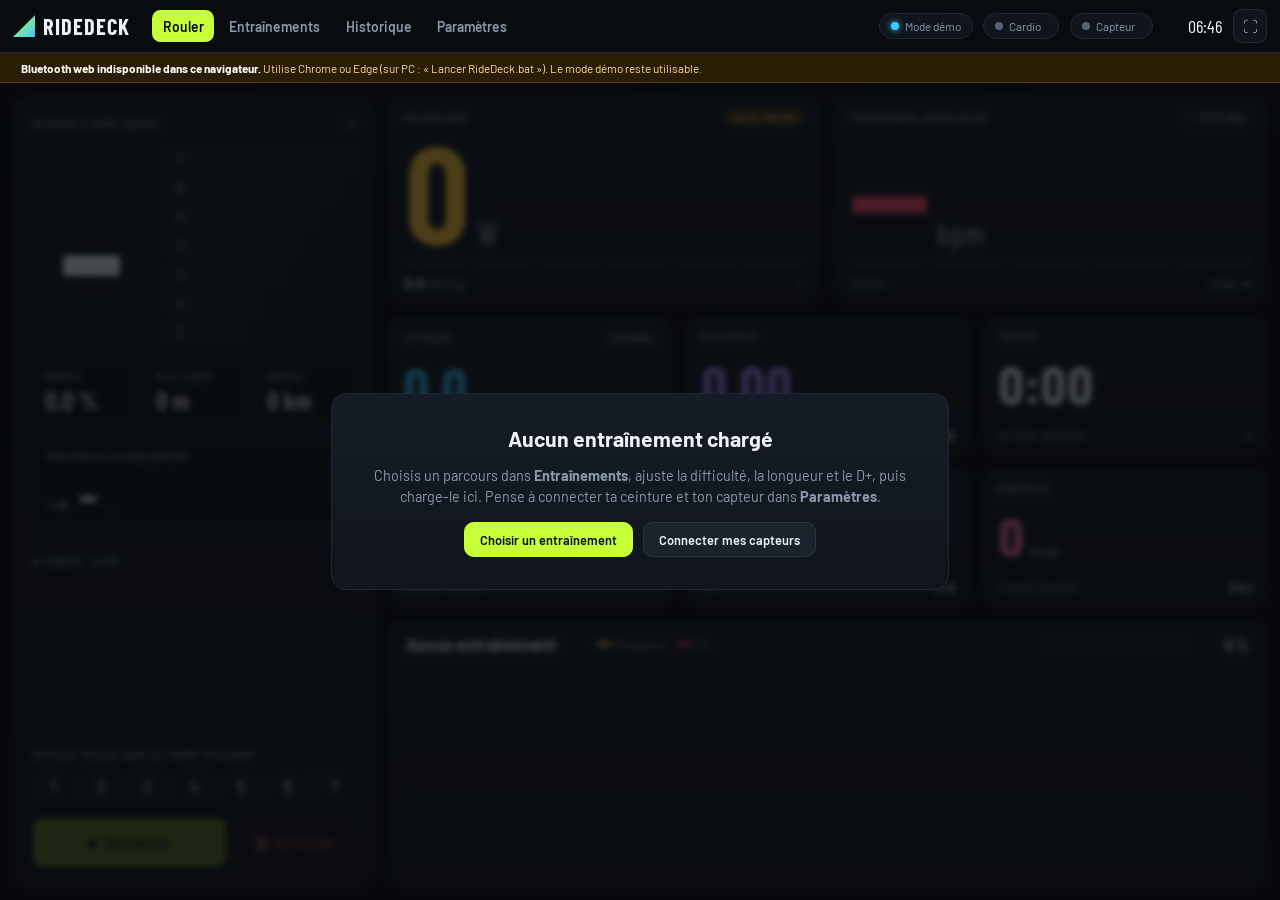
==== index.html @ 6928b146 "Add files via upload" ====
<!doctype html>
<html lang="fr">
<head>
<meta charset="utf-8">
<meta name="viewport" content="width=device-width, initial-scale=1">
<title>RideDeck</title>
<link rel="preconnect" href="https://fonts.googleapis.com">
<link rel="preconnect" href="https://fonts.gstatic.com" crossorigin>
<link href="https://fonts.googleapis.com/css2?family=Barlow:wght@400;500;600;700&family=Barlow+Condensed:wght@500;600;700&display=swap" rel="stylesheet">
<style>
:root{
  --bg:#07090c; --panel:#10151c; --panel2:#151c25; --line:#1f2834; --line2:#2b3644;
  --text:#eef2f7; --muted:#8a99ab; --dim:#556374;
  --power:#ffc83d; --hr:#ff4d6d; --speed:#3cc8ff; --dist:#b08cff; --cad:#45e0c4; --climb:#ff8a3d; --kcal:#ff7aa8;
  --accent:#c6ff3a; --ok:#3ddc84; --warn:#ffb020; --err:#ff4d4d;
  --num:'Barlow Condensed','Bahnschrift','Arial Narrow',system-ui,sans-serif;
  --ui:'Barlow','Segoe UI',system-ui,sans-serif;
}
*{box-sizing:border-box}
html{font-size:clamp(9px, calc(100vh / 90), 24px)}
body{margin:0;height:100vh;overflow:hidden;background:radial-gradient(140rem 70rem at 65% -25%, #131c27 0%, var(--bg) 62%);color:var(--text);font-family:var(--ui);font-size:1rem;display:flex;flex-direction:column;-webkit-font-smoothing:antialiased}
button,input,select,textarea{font-family:inherit;font-size:inherit;color:inherit}
button{cursor:pointer}
h1,h2,h3{margin:0;font-weight:700}
h1{font-size:2.6rem;letter-spacing:.01em}
h2{font-size:2rem}
h3{font-size:1.45rem}
p{margin:0}
.muted{color:var(--muted)}
.label{font-size:1rem;text-transform:uppercase;letter-spacing:.12em;color:var(--muted);font-weight:600}
@keyframes blink{50%{opacity:.35}}
@keyframes pulse{0%{box-shadow:0 0 0 0 var(--pc,#fff)}100%{box-shadow:0 0 0 1.2rem transparent}}

/* ---------- En-tête ---------- */
header{height:5rem;flex:0 0 5rem;display:flex;align-items:center;gap:1.5rem;padding:0 2rem;border-bottom:1px solid var(--line);background:rgba(9,12,16,.88)}
.brand{font-family:var(--num);font-weight:700;font-size:2.1rem;letter-spacing:.05em;display:flex;align-items:center;gap:.7rem}
.brand .mark{width:2.1rem;height:2.1rem;background:linear-gradient(135deg,var(--accent),var(--speed));clip-path:polygon(0 100%,100% 0,100% 100%)}
nav{display:flex;gap:.4rem;margin-left:2.5rem}
nav button{background:none;border:0;color:var(--muted);font-size:1.3rem;font-weight:600;padding:.7rem 1.4rem;border-radius:.8rem}
nav button:hover{color:var(--text);background:var(--panel)}
nav button.active{color:#0a0d10;background:var(--accent)}
.hstatus{margin-left:auto;display:flex;align-items:center;gap:1rem;color:var(--muted);font-size:1.1rem}
.pill{display:flex;align-items:center;gap:.6rem;padding:.45rem 1rem;border:1px solid var(--line);border-radius:2rem;background:var(--panel);white-space:nowrap}
.pill b{color:var(--text);font-family:var(--num);font-size:1.25rem;font-weight:600}
.dot{width:.75rem;height:.75rem;border-radius:50%;background:var(--dim);flex:none}
.dot.on{background:var(--ok);box-shadow:0 0 .6rem var(--ok)}
.dot.wait{background:var(--warn);animation:blink 1s infinite}
.dot.lost{background:var(--err)}
.dot.demo{background:var(--speed);box-shadow:0 0 .6rem var(--speed)}
#clock{font-family:var(--num);font-size:1.7rem;color:var(--text);min-width:5.5rem;text-align:right}
.iconbtn{background:var(--panel);border:1px solid var(--line);width:3.2rem;height:3.2rem;border-radius:.8rem;font-size:1.4rem;display:grid;place-items:center}
.iconbtn:hover{border-color:var(--line2)}
.warnbar{background:#2a1d06;color:#ffd99a;border-bottom:1px solid #5a3d0a;padding:.7rem 2rem;font-size:1.1rem}
.warnbar b{color:#fff}

main{flex:1;min-height:0;position:relative}
.view{position:absolute;inset:0;display:none;padding:1.5rem 2rem 2rem}
.view.active{display:block}
.view.scroll{overflow:auto}
.panel{background:linear-gradient(180deg,var(--panel2),var(--panel));border:1px solid var(--line);border-radius:1.4rem;position:relative;min-width:0;min-height:0}
.cvwrap{position:relative;flex:1 1 auto;min-height:0;min-width:0}
.cvwrap>canvas{position:absolute;inset:0;width:100%;height:100%;display:block}
.chip{font-size:.95rem;font-weight:600;padding:.25rem .7rem;border-radius:2rem;background:#1c2530;color:var(--muted);letter-spacing:.04em;white-space:nowrap}
.chip.ok{background:rgba(61,220,132,.14);color:var(--ok)}
.chip.warn{background:rgba(255,176,32,.14);color:var(--warn)}
.legend{display:flex;align-items:center;gap:.5rem;color:var(--muted);font-size:1rem}
.legend i{display:inline-block;width:1.4rem;height:.35rem;border-radius:.2rem;margin-left:.6rem}

.btn{background:#1a222c;border:1px solid var(--line2);border-radius:.9rem;padding:.8rem 1.4rem;font-weight:600;font-size:1.2rem;transition:background .15s,border-color .15s}
.btn:hover{background:#222c38}
.btn.primary{background:var(--accent);border-color:var(--accent);color:#0a0d10}
.btn.primary:hover{filter:brightness(1.08)}
.btn.danger{background:#2a1418;border-color:#4d2229;color:#ff8f9d}
.btn.danger.confirm{background:var(--err);border-color:var(--err);color:#fff}
.btn:disabled{opacity:.4;cursor:not-allowed}
.btn.sm{padding:.45rem .9rem;font-size:1.05rem}
.btn.link{background:none;border:0;color:var(--speed);padding:.3rem 0;font-size:1.05rem}

/* ---------- Rouler ---------- */
.ride-grid{height:100%;display:grid;gap:1.5rem;grid-template-columns:38rem minmax(0,1fr) 46rem;grid-template-rows:minmax(0,1fr) 31rem;grid-template-areas:"level metrics live" "level profile profile"}
.level-panel{grid-area:level;display:flex;flex-direction:column;padding:1.8rem;gap:1.3rem;transition:border-color .3s}
.level-panel.flash{border-color:var(--lc,#fff)}
.lp-head{display:flex;justify-content:space-between;align-items:baseline;gap:1rem}
.lp-route{font-weight:600;color:var(--text);font-size:1.15rem;white-space:nowrap;overflow:hidden;text-overflow:ellipsis}
.level-main{display:flex;align-items:center;gap:1.6rem;height:23rem;flex:none}
.level-digit{font-family:var(--num);font-weight:700;font-size:19rem;line-height:.78;width:13rem;text-align:center;transition:color .3s;text-shadow:0 0 4rem rgba(0,0,0,.4)}
.stairs{flex:1;display:flex;flex-direction:column-reverse;gap:.5rem;justify-content:center;height:100%}
.st{height:2.65rem;border-radius:.55rem;background:#1a222c;display:flex;align-items:center;padding-left:.9rem;font-family:var(--num);font-weight:700;font-size:1.45rem;color:var(--dim);transition:background .3s,color .3s}
.st.on{color:#0a0d10}
.st.cur{outline:2px solid #fff;outline-offset:2px}
.facts{display:grid;grid-template-columns:repeat(3,1fr);gap:1rem;flex:none}
.facts>div{background:#0d1218;border:1px solid var(--line);border-radius:1rem;padding:.8rem 1rem;display:flex;flex-direction:column;gap:.2rem}
.facts b{font-family:var(--num);font-size:2.3rem;font-weight:600;font-variant-numeric:tabular-nums;white-space:nowrap}
.next{flex:none;background:#0d1218;border:1px solid var(--line);border-radius:1.1rem;padding:1rem 1.2rem;display:flex;flex-direction:column;gap:.5rem;transition:border-color .3s}
.next.imminent{border-color:var(--nc,#fff);animation:pulse 1.2s infinite;--pc:var(--nc)}
.next-top{display:flex;justify-content:space-between;align-items:center}
.next-eta{font-family:var(--num);font-size:1.5rem;font-weight:600;color:var(--text)}
.next-main{display:flex;align-items:baseline;gap:1rem}
.next-arrow{font-size:2.4rem;color:var(--muted)}
.next-main b{font-family:var(--num);font-size:4.6rem;line-height:1;font-weight:700}
.next-main span:last-child{font-size:1.3rem;color:var(--muted)}
.next-bar{height:.55rem;background:#1a222c;border-radius:1rem;overflow:hidden}
.next-bar i{display:block;height:100%;width:0;background:var(--nc,var(--accent));transition:width .2s linear}
.ahead{flex:1 1 auto;min-height:8rem;display:flex;flex-direction:column;gap:.5rem}
.applied{flex:none;display:flex;flex-direction:column;gap:.6rem}
.applied-head{display:flex;justify-content:space-between;align-items:center;gap:.5rem}
.applied-warn{font-size:1rem;font-weight:600;color:var(--warn)}
.applied-btns{display:grid;grid-template-columns:repeat(7,1fr);gap:.45rem}
.applied-btns button{height:3.4rem;border-radius:.7rem;border:1px solid var(--line2);background:#141b23;font-family:var(--num);font-size:1.7rem;font-weight:700;color:var(--muted);position:relative}
.applied-btns button.rec::after{content:'';position:absolute;left:25%;right:25%;bottom:.3rem;height:.25rem;border-radius:1rem;background:var(--accent)}
.applied-btns button.on{color:#0a0d10;border-color:transparent}
.controls{flex:none;display:grid;grid-template-columns:1.6fr 1fr;gap:.8rem}
.controls .btn{height:4.6rem;font-size:1.5rem}

.metrics{grid-area:metrics;display:grid;gap:1.5rem;grid-template-columns:1.35fr 1.35fr 1fr 1fr;grid-template-rows:repeat(3,minmax(0,1fr));grid-template-areas:"p h sp di" "p h ca ti" "p h dp kc"}
.tile{container-type:inline-size;padding:1.4rem 1.6rem;display:flex;flex-direction:column;justify-content:space-between;overflow:hidden;gap:.5rem}
.t-head{display:flex;justify-content:space-between;align-items:center;gap:.5rem}
.val{font-family:var(--num);font-weight:600;line-height:.85;display:flex;align-items:baseline;gap:.7rem;font-variant-numeric:tabular-nums;white-space:nowrap}
.val small{font-size:.3em;color:var(--muted);font-weight:500;letter-spacing:.03em}
.tile.big .val{font-size:min(15rem,40cqi)}
.tile.big .val small{font-size:.22em}
.tile.sm .val{font-size:min(5.8rem,22cqi)}
.sub{display:flex;justify-content:space-between;color:var(--muted);font-size:1.2rem;gap:.5rem;white-space:nowrap}
.tile.big .sub{font-size:1.5rem}
.sub b{color:var(--text);font-weight:600}
.c-power b{color:var(--power)} .c-hr b{color:var(--hr)} .c-speed b{color:var(--speed)} .c-dist b{color:var(--dist)}
.c-cad b{color:var(--cad)} .c-time b{color:var(--text)} .c-climb b{color:var(--climb)} .c-kcal b{color:var(--kcal)}
.zbar{display:grid;gap:.35rem;height:1.1rem}
.zbar i{border-radius:.3rem;background:#1c242e;transition:background .3s, transform .3s}
.zbar i.on{transform:scaleY(1.5)}

.live-panel{grid-area:live;display:flex;flex-direction:column;padding:1.5rem 1.6rem;gap:1rem}
.lv-head{display:flex;justify-content:space-between;align-items:center}
.lv-stats{flex:none;display:grid;grid-template-columns:repeat(3,1fr);gap:.8rem}
.lv-stats>div{background:#0d1218;border:1px solid var(--line);border-radius:1rem;padding:.7rem 1rem;display:flex;flex-direction:column;gap:.15rem}
.lv-stats b{font-family:var(--num);font-size:2.4rem;font-weight:600;font-variant-numeric:tabular-nums;line-height:1}
.lv-stats small{color:var(--muted);font-size:1rem;margin-left:.3rem}

.profile-panel{grid-area:profile;display:flex;flex-direction:column;padding:1.2rem 1.6rem 1rem;gap:.6rem}
.pf-head{display:flex;align-items:center;gap:2rem}
.pf-title{display:flex;align-items:baseline;gap:1.2rem;min-width:0}
.pf-title b{font-size:1.6rem;white-space:nowrap}
.pf-title span{color:var(--muted);font-size:1.15rem;white-space:nowrap}
.pf-progress{margin-left:auto;display:flex;align-items:center;gap:1rem}
.pbar{width:26rem;height:.7rem;background:#1a222c;border-radius:1rem;overflow:hidden}
.pbar i{display:block;height:100%;width:0;background:linear-gradient(90deg,var(--accent),var(--speed))}
#pf-pct{font-family:var(--num);font-size:1.6rem;font-weight:600;min-width:4.5rem;text-align:right}

.empty{position:absolute;inset:0;display:grid;place-items:center;background:rgba(7,9,12,.72);backdrop-filter:blur(3px);z-index:5}
.empty[hidden]{display:none}
.empty-card{padding:3rem 3.5rem;max-width:58rem;text-align:center;display:flex;flex-direction:column;gap:1.4rem;align-items:center}
.empty-card p{color:var(--muted);font-size:1.35rem;line-height:1.45}
.autopause{position:absolute;top:2.2rem;left:50%;transform:translateX(-50%);background:#2a1d06;border:1px solid #6a4a0e;color:#ffd99a;padding:.7rem 1.6rem;border-radius:2rem;font-weight:600;font-size:1.2rem;z-index:4;display:none}
.autopause.show{display:block}

#banner{position:fixed;left:50%;top:44%;transform:translate(-50%,-50%) scale(.92);opacity:0;pointer-events:none;padding:2.2rem 5.5rem 2.2rem 4.5rem;border-radius:2.6rem;display:flex;align-items:center;gap:2.6rem;color:#0a0d10;box-shadow:0 2rem 7rem rgba(0,0,0,.65);transition:opacity .25s,transform .25s;z-index:60}
#banner.show{opacity:1;transform:translate(-50%,-50%) scale(1)}
.b-k{font-size:3.6rem;font-weight:700;text-transform:uppercase;letter-spacing:.12em}
.b-v{font-family:var(--num);font-size:15rem;font-weight:700;line-height:.78}
.b-s{font-size:2.2rem;font-weight:700;line-height:1.15;max-width:22rem}

/* ---------- Entraînements ---------- */
.routes-grid{height:100%;display:grid;grid-template-columns:minmax(0,1.2fr) minmax(0,1fr);gap:1.5rem}
.route-col{display:flex;flex-direction:column;gap:1.4rem;min-height:0}
.sec-head{display:flex;justify-content:space-between;align-items:flex-end;gap:1.5rem;flex:none}
.sec-head p{margin-top:.4rem;font-size:1.2rem}
.sec-actions{display:flex;gap:.8rem}
.cards{display:grid;grid-template-columns:repeat(auto-fill,minmax(27rem,1fr));gap:1.2rem;overflow:auto;padding:0 .3rem .5rem 0;align-content:start}
.rcard{padding:1.3rem 1.4rem;cursor:pointer;display:flex;flex-direction:column;gap:.7rem;transition:border-color .15s,transform .15s}
.rcard:hover{border-color:var(--line2)}
.rcard.sel{border-color:var(--accent);box-shadow:0 0 0 1px var(--accent) inset}
.rc-top{display:flex;gap:.5rem;align-items:center}
.rc-meta{display:flex;gap:1.2rem;color:var(--muted);font-size:1.1rem}
.rc-meta b{color:var(--text);font-weight:600}
.rc-cv{height:8rem;flex:none}
.tag{font-size:.9rem;font-weight:700;text-transform:uppercase;letter-spacing:.1em;padding:.25rem .7rem;border-radius:.5rem}
.tag.easy{background:rgba(47,214,166,.15);color:#2fd6a6}
.tag.mid{background:rgba(255,210,60,.15);color:#ffd23c}
.tag.hard{background:rgba(255,158,55,.15);color:#ff9e37}
.tag.max{background:rgba(255,59,107,.16);color:#ff5c84}
.tag.custom{background:rgba(60,200,255,.15);color:var(--speed)}
.editor{display:flex;flex-direction:column;padding:2rem;gap:1.3rem;min-height:0;overflow:auto}
.ed-head{display:flex;justify-content:space-between;gap:1rem;align-items:flex-start}
.ed-head h2{margin:.5rem 0 .4rem}
.ed-head p{color:var(--muted);font-size:1.2rem;line-height:1.4;max-width:60rem}
.ed-actions{display:flex;gap:.6rem;flex:none}
.ed-cv{height:24rem;flex:none}
.stats{display:grid;grid-template-columns:repeat(5,1fr);gap:.8rem}
.stats>div{background:#0d1218;border:1px solid var(--line);border-radius:1rem;padding:.8rem 1rem}
.stats b{display:block;font-family:var(--num);font-size:2.3rem;font-weight:600;margin-top:.2rem}
.sliders{display:grid;gap:1.1rem}
.sl{display:grid;grid-template-columns:19rem 1fr 9rem;align-items:center;gap:1.2rem}
.sl .l{display:flex;flex-direction:column;gap:.2rem}
.sl .l span{font-weight:600;font-size:1.25rem}
.sl .l small{color:var(--muted);font-size:.95rem}
.sl output{font-family:var(--num);font-size:2rem;font-weight:600;text-align:right}
input[type=range]{-webkit-appearance:none;appearance:none;width:100%;height:.55rem;border-radius:1rem;background:#1f2834;outline:none}
input[type=range]::-webkit-slider-thumb{-webkit-appearance:none;width:1.9rem;height:1.9rem;border-radius:50%;background:var(--accent);border:.3rem solid #0a0d10;box-shadow:0 0 0 1px var(--accent)}
input[type=range]:disabled{opacity:.35}
.ldist{display:flex;height:2.4rem;border-radius:.7rem;overflow:hidden;gap:2px}
.ldist i{display:grid;place-items:center;font-style:normal;font-family:var(--num);font-weight:700;color:#0a0d10;font-size:1.25rem;min-width:0;overflow:hidden}
.ed-foot{display:flex;gap:1rem;align-items:center;margin-top:auto;padding-top:.5rem}
.ed-foot .btn.primary{flex:1;height:4.6rem;font-size:1.5rem}

/* ---------- Historique ---------- */
.totals{display:grid;grid-template-columns:repeat(6,1fr);gap:1.2rem;margin:1.4rem 0}
.totals>div{padding:1.2rem 1.4rem}
.totals b{display:block;font-family:var(--num);font-size:3rem;font-weight:600;margin-top:.3rem}
.hist-grid{display:grid;grid-template-columns:minmax(0,1.1fr) minmax(0,1fr);grid-template-rows:20rem auto;gap:1.5rem}
.hist-trend{grid-column:1 / -1;padding:1.3rem 1.6rem;display:flex;flex-direction:column;gap:.6rem}
.hist-list{padding:.6rem;max-height:60rem;overflow:auto}
table{width:100%;border-collapse:collapse;font-size:1.15rem}
th{text-align:left;color:var(--muted);font-weight:600;font-size:.95rem;text-transform:uppercase;letter-spacing:.08em;padding:.8rem 1rem;position:sticky;top:0;background:var(--panel2)}
td{padding:.85rem 1rem;border-top:1px solid var(--line);font-variant-numeric:tabular-nums;white-space:nowrap}
tr.row{cursor:pointer}
tr.row:hover td{background:#141b23}
tr.row.sel td{background:#18212b}
.hist-detail{padding:1.6rem;display:flex;flex-direction:column;gap:1rem;min-height:40rem}
.hd-cv{height:24rem;flex:none}
.empty-note{color:var(--muted);font-size:1.25rem;padding:2rem;text-align:center}

/* ---------- Paramètres ---------- */
.set-grid{display:grid;grid-template-columns:repeat(3,minmax(0,1fr));gap:1.5rem;margin-top:1.4rem;align-items:start}
.set-col{display:flex;flex-direction:column;gap:1.5rem}
.sp{padding:1.6rem 1.8rem;display:flex;flex-direction:column;gap:1.1rem}
.sp>h3{display:flex;align-items:center;gap:.7rem}
.dev{background:#0d1218;border:1px solid var(--line);border-radius:1.1rem;padding:1.2rem 1.3rem;display:flex;flex-direction:column;gap:.8rem}
.dev-top{display:flex;align-items:center;gap:1rem}
.dev-ico{width:3.4rem;height:3.4rem;border-radius:.9rem;display:grid;place-items:center;font-size:1.7rem;background:#1a222c;flex:none}
.dev-top>div:not(.dev-ico){flex:1;min-width:0;display:flex;flex-direction:column;gap:.15rem}
.dev-top b{font-size:1.3rem}
.dev-top span{color:var(--muted);font-size:1.05rem;white-space:nowrap;overflow:hidden;text-overflow:ellipsis}
.dev-live{display:flex;justify-content:space-between;align-items:baseline;gap:1rem}
.dev-live b{font-family:var(--num);font-size:2.6rem;font-weight:600}
.dev-live span{color:var(--muted);font-size:1.05rem}
.dev-mode{font-size:1.05rem;color:var(--muted);line-height:1.4}
.dev-mode b{color:var(--text)}
.dev-act{display:flex;gap:.6rem;align-items:center;flex-wrap:wrap}
.field{display:grid;grid-template-columns:1fr 12rem;align-items:center;gap:1rem}
.field.wide{grid-template-columns:1fr 18rem}
.field>span{font-size:1.2rem;font-weight:500}
.field>span small{display:block;color:var(--muted);font-size:.95rem;font-weight:400;margin-top:.15rem}
.field input[type=number],.field select,.inp{background:#0b1015;border:1px solid var(--line2);border-radius:.7rem;padding:.65rem .9rem;width:100%;font-size:1.2rem;outline:none}
.field input:focus,.field select:focus,.inp:focus{border-color:var(--accent)}
.two{display:grid;grid-template-columns:1fr 1fr;gap:.6rem}
.toggle{display:flex;justify-content:space-between;align-items:center;gap:1rem;font-size:1.2rem;font-weight:500;cursor:pointer}
.toggle small{display:block;color:var(--muted);font-size:.95rem;font-weight:400}
.toggle input{display:none}
.toggle .sw{width:3.6rem;height:2rem;border-radius:2rem;background:#26303c;position:relative;flex:none;transition:background .2s}
.toggle .sw::after{content:'';position:absolute;top:.25rem;left:.25rem;width:1.5rem;height:1.5rem;border-radius:50%;background:#cfd8e3;transition:transform .2s}
.toggle input:checked + .sw{background:var(--accent)}
.toggle input:checked + .sw::after{transform:translateX(1.6rem);background:#0a0d10}
.map{display:grid;grid-template-columns:repeat(7,1fr);gap:.4rem}
.map div{border-radius:.6rem;padding:.5rem .3rem;text-align:center;color:#0a0d10;font-weight:700;font-size:.95rem;line-height:1.2}
.map div b{display:block;font-family:var(--num);font-size:1.6rem}
.lf{display:grid;grid-template-columns:repeat(7,1fr);gap:.4rem}
.lf label{display:flex;flex-direction:column;gap:.25rem;font-size:.9rem;color:var(--muted);text-align:center}
.lf input{background:#0b1015;border:1px solid var(--line2);border-radius:.6rem;padding:.4rem .2rem;text-align:center;font-size:1.1rem;width:100%}
.curve-cv{height:20rem;flex:none}
.tips{margin:0;padding-left:1.3rem;color:var(--muted);font-size:1.1rem;line-height:1.5;display:flex;flex-direction:column;gap:.3rem}
.tips b{color:var(--text)}
.note{font-size:1.05rem;color:var(--muted);line-height:1.45}

/* ---------- Modales & toasts ---------- */
.modal{position:fixed;inset:0;background:rgba(3,5,8,.72);backdrop-filter:blur(4px);display:none;place-items:center;z-index:80}
.modal.open{display:grid}
.mcard{width:min(76rem,92vw);max-height:88vh;overflow:auto;padding:2.2rem 2.4rem;display:flex;flex-direction:column;gap:1.3rem}
.mcard.narrow{width:min(62rem,92vw)}
.mhead{display:flex;justify-content:space-between;align-items:center}
.sumgrid{display:grid;grid-template-columns:repeat(4,1fr);gap:.8rem}
.sumgrid>div{background:#0d1218;border:1px solid var(--line);border-radius:1rem;padding:1rem 1.2rem}
.sumgrid b{display:block;font-family:var(--num);font-size:2.5rem;font-weight:600;margin-top:.2rem;white-space:nowrap}
.brow{display:grid;grid-template-columns:3rem 1fr 1fr 5rem 3rem;gap:.7rem;align-items:center}
.brow .idx{color:var(--muted);font-family:var(--num);font-size:1.3rem}
.brow .lv{border-radius:.5rem;text-align:center;font-family:var(--num);font-weight:700;color:#0a0d10;padding:.35rem 0}
.brows{display:flex;flex-direction:column;gap:.5rem;max-height:30rem;overflow:auto;padding-right:.4rem}
.b-cv{height:15rem;flex:none}
#toasts{position:fixed;right:2rem;bottom:2rem;display:flex;flex-direction:column;gap:.7rem;z-index:90;align-items:flex-end}
.toast{background:#18202a;border:1px solid var(--line2);border-left:.4rem solid var(--speed);padding:1rem 1.4rem;border-radius:.9rem;font-size:1.2rem;max-width:46rem;box-shadow:0 1rem 3rem rgba(0,0,0,.5);transition:opacity .3s}
.toast.ok{border-left-color:var(--ok)} .toast.err{border-left-color:var(--err)} .toast.warn{border-left-color:var(--warn)}
::-webkit-scrollbar{width:.8rem;height:.8rem} ::-webkit-scrollbar-thumb{background:#253040;border-radius:1rem} ::-webkit-scrollbar-track{background:transparent}

/* ---------- Tablette / iPad (écrans non ultra-larges) ---------- */
@media (max-aspect-ratio: 2/1) {
  html{font-size:clamp(8px, min(calc(100vh / 82), calc(100vw / 120)), 20px)}
  header{gap:1rem;padding:0 1.2rem} nav{margin-left:1rem} nav button{padding:.7rem 1rem}
  .view{padding:1.2rem}
  .ride-grid{grid-template-columns:34rem minmax(0,1fr);grid-template-rows:minmax(0,1fr) 25rem;grid-template-areas:"level metrics" "level profile";gap:1.2rem}
  .live-panel{display:none}
  .metrics{gap:1.2rem;grid-template-columns:repeat(6,minmax(0,1fr));grid-template-rows:1.5fr 1fr 1fr;grid-template-areas:"p p p h h h" "sp sp di di ti ti" "ca ca dp dp kc kc"}
  .tile{padding:1.1rem 1.3rem}
  .tile.big .val{font-size:min(13rem,34cqi)}
  .tile.sm .val{font-size:min(5rem,24cqi)}
  .level-main{height:19rem} .level-digit{font-size:16rem;width:11rem} .st{height:2.2rem}
  .pbar{width:14rem}
  .routes-grid{grid-template-columns:minmax(0,1fr) minmax(0,1fr)}
  .cards{grid-template-columns:repeat(auto-fill,minmax(22rem,1fr))}
  .set-grid{grid-template-columns:repeat(2,minmax(0,1fr))}
  .totals{grid-template-columns:repeat(3,1fr)}
  .hist-grid{grid-template-columns:1fr}
  #banner{padding:1.6rem 3rem} .b-v{font-size:11rem} .b-k{font-size:2.6rem}
}
@media (orientation: portrait) {
  .view#view-ride{overflow:auto}
  .ride-grid{height:auto;grid-template-columns:1fr;grid-template-rows:auto 60rem 28rem;grid-template-areas:"level" "metrics" "profile"}
  .routes-grid{height:auto;grid-template-columns:1fr} #view-routes{overflow:auto}
  .set-grid{grid-template-columns:1fr}
}
</style>
</head>
<body>

<header>
  <div class="brand"><span class="mark"></span>RIDEDECK</div>
  <nav id="nav">
    <button data-tab="ride" class="active">Rouler</button>
    <button data-tab="routes">Entraînements</button>
    <button data-tab="history">Historique</button>
    <button data-tab="settings">Paramètres</button>
  </nav>
  <div class="hstatus">
    <span class="pill" id="pill-demo" hidden><span class="dot demo"></span>Mode démo</span>
    <span class="pill" id="pill-hr"><span class="dot"></span>Cardio <b></b></span>
    <span class="pill" id="pill-csc"><span class="dot"></span>Capteur <b></b></span>
    <span id="clock">--:--</span>
    <button class="iconbtn" id="btn-fs" title="Plein écran (touche F)">⛶</button>
  </div>
</header>
<div class="warnbar" id="bt-warn" hidden></div>

<main>
<!-- ================= ROULER ================= -->
<section class="view active" id="view-ride">
  <div class="ride-grid">
    <aside class="panel level-panel" id="level-panel">
      <div class="lp-head"><span class="label">Niveau à appliquer</span><span class="lp-route" id="lp-route">—</span></div>
      <div class="level-main">
        <div class="level-digit" id="lvl-digit">–</div>
        <div class="stairs" id="stairs"></div>
      </div>
      <div class="facts">
        <div><span class="label">Pente</span><b id="f-grade">0,0 %</b></div>
        <div><span class="label">Altitude</span><b id="f-alt">0 m</b></div>
        <div><span class="label">Reste</span><b id="f-left">0 km</b></div>
      </div>
      <div class="next" id="next">
        <div class="next-top"><span class="label">Prochain changement</span><span class="next-eta" id="next-eta"></span></div>
        <div class="next-main"><span class="next-arrow">→</span><b id="next-lvl">–</b><span id="next-txt">—</span></div>
        <div class="next-bar"><i id="next-bar"></i></div>
      </div>
      <div class="ahead">
        <span class="label">À venir · 2 km</span>
        <div class="cvwrap"><canvas id="cv-ahead"></canvas></div>
      </div>
      <div class="applied">
        <div class="applied-head"><span class="label">Niveau réglé sur le home trainer</span><span class="applied-warn" id="applied-warn"></span></div>
        <div class="applied-btns" id="applied-btns"></div>
      </div>
      <div class="controls">
        <button class="btn primary" id="btn-start">▶ Démarrer</button>
        <button class="btn danger" id="btn-stop">■ Terminer</button>
      </div>
    </aside>

    <div class="metrics">
      <div class="panel tile big" style="grid-area:p">
        <div class="t-head"><span class="label">Puissance</span><span class="chip" id="p-src">estimée</span></div>
        <div class="val c-power"><b id="m-power">0</b><small>W</small></div>
        <div class="zbar" id="zb-p" style="grid-template-columns:repeat(6,1fr)"></div>
        <div class="sub"><span><b id="m-wkg">0,0</b> W/kg</span><span id="m-pzone">Z1 · Récupération</span></div>
      </div>
      <div class="panel tile big" style="grid-area:h">
        <div class="t-head"><span class="label">Fréquence cardiaque</span><span class="chip" id="hr-pct">-- % FC max</span></div>
        <div class="val c-hr"><b id="m-hr">--</b><small>bpm</small></div>
        <div class="zbar" id="zb-hr" style="grid-template-columns:repeat(5,1fr)"></div>
        <div class="sub"><span id="m-hrz">Zone --</span><span>max <b id="m-hrmax">--</b></span></div>
      </div>
      <div class="panel tile sm" style="grid-area:sp">
        <div class="t-head"><span class="label">Vitesse</span><span class="chip">virtuelle</span></div>
        <div class="val c-speed"><b id="m-speed">0,0</b><small>km/h</small></div>
        <div class="sub"><span>roue réelle</span><b id="m-wheel">0,0 km/h</b></div>
      </div>
      <div class="panel tile sm" style="grid-area:di">
        <span class="label">Distance</span>
        <div class="val c-dist"><b id="m-dist">0,00</b><small>km</small></div>
        <div class="sub"><span>sur</span><b id="m-dist-tot">0,0 km</b></div>
      </div>
      <div class="panel tile sm" style="grid-area:ca">
        <span class="label">Cadence</span>
        <div class="val c-cad"><b id="m-cad">--</b><small>rpm</small></div>
        <div class="sub"><span id="m-cad-sub">capteur sur le moyeu</span></div>
      </div>
      <div class="panel tile sm" style="grid-area:ti">
        <span class="label">Temps</span>
        <div class="val c-time"><b id="m-time">0:00</b></div>
        <div class="sub"><span>arrivée estimée</span><b id="m-eta">--</b></div>
      </div>
      <div class="panel tile sm" style="grid-area:dp">
        <span class="label">Dénivelé +</span>
        <div class="val c-climb"><b id="m-dplus">0</b><small>m</small></div>
        <div class="sub"><span>sur</span><b id="m-dplus-tot">0 m</b></div>
      </div>
      <div class="panel tile sm" style="grid-area:kc">
        <span class="label">Énergie</span>
        <div class="val c-kcal"><b id="m-kcal">0</b><small>kcal</small></div>
        <div class="sub"><span>travail produit</span><b id="m-kj">0 kJ</b></div>
      </div>
    </div>

    <aside class="panel live-panel">
      <div class="lv-head"><span class="label">Puissance &amp; FC · 10 dernières minutes</span><span class="legend"><i style="background:var(--power)"></i>W<i style="background:var(--hr)"></i>bpm</span></div>
      <div class="cvwrap"><canvas id="cv-live"></canvas></div>
      <div class="lv-stats">
        <div><span class="label">P moy</span><b id="s-pavg">0<small>W</small></b></div>
        <div><span class="label">P max (3 s)</span><b id="s-pmax">0<small>W</small></b></div>
        <div><span class="label">Vit. moy</span><b id="s-vavg">0,0<small>km/h</small></b></div>
        <div><span class="label">FC moy</span><b id="s-hravg">--<small>bpm</small></b></div>
        <div><span class="label">FC max</span><b id="s-hrmax">--<small>bpm</small></b></div>
        <div><span class="label">W/kg moy</span><b id="s-wkg">0,0</b></div>
      </div>
    </aside>

    <div class="panel profile-panel">
      <div class="pf-head">
        <div class="pf-title"><b id="pf-name">Aucun entraînement</b><span id="pf-meta"></span></div>
        <span class="legend"><i style="background:var(--power)"></i>Puissance<i style="background:var(--hr)"></i>FC</span>
        <div class="pf-progress"><div class="pbar"><i id="pf-bar"></i></div><span id="pf-pct">0 %</span></div>
      </div>
      <div class="cvwrap"><canvas id="cv-profile"></canvas></div>
    </div>
  </div>
  <div class="autopause" id="autopause">Pause auto · pédale pour reprendre</div>
  <div class="empty" id="ride-empty">
    <div class="panel empty-card">
      <h2>Aucun entraînement chargé</h2>
      <p>Choisis un parcours dans <b>Entraînements</b>, ajuste la difficulté, la longueur et le D+, puis charge-le ici. Pense à connecter ta ceinture et ton capteur dans <b>Paramètres</b>.</p>
      <div style="display:flex;gap:1rem">
        <button class="btn primary" data-goto="routes">Choisir un entraînement</button>
        <button class="btn" data-goto="settings">Connecter mes capteurs</button>
      </div>
    </div>
  </div>
</section>

<!-- ================= ENTRAÎNEMENTS ================= -->
<section class="view" id="view-routes">
  <div class="routes-grid">
    <div class="route-col">
      <div class="sec-head">
        <div><h1>Entraînements</h1><p class="muted">Chaque pente est traduite en niveau de résistance In'Ride (1 à 7). Clique sur un parcours pour le régler.</p></div>
        <div class="sec-actions">
          <button class="btn" id="btn-new-route">+ Créer un parcours</button>
          <button class="btn" id="btn-gpx">Importer un GPX</button>
        </div>
      </div>
      <div class="cards" id="route-cards"></div>
    </div>
    <div class="panel editor" id="editor">
      <div class="ed-head">
        <div><span class="tag" id="ed-tag"></span><h2 id="ed-name">—</h2><p id="ed-desc"></p></div>
        <div class="ed-actions"><button class="btn sm" id="ed-edit" hidden>Modifier</button><button class="btn sm danger" id="ed-del" hidden>Supprimer</button></div>
      </div>
      <div class="cvwrap ed-cv"><canvas id="cv-editor"></canvas></div>
      <div class="stats">
        <div><span class="label">Distance</span><b id="es-dist">–</b></div>
        <div><span class="label">D+</span><b id="es-dplus">–</b></div>
        <div><span class="label">Pente max</span><b id="es-gmax">–</b></div>
        <div><span class="label">Niveau max</span><b id="es-lmax">–</b></div>
        <div><span class="label">Durée estimée</span><b id="es-dur">–</b></div>
      </div>
      <div>
        <div class="label" style="margin-bottom:.5rem">Répartition des niveaux (distance)</div>
        <div class="ldist" id="ldist"></div>
      </div>
      <div class="sliders">
        <div class="sl"><div class="l"><span>Difficulté</span><small>Agit sur les niveaux, pas sur le profil</small></div><input type="range" id="r-diff" min="50" max="150" step="5"><output id="o-diff">100 %</output></div>
        <div class="sl"><div class="l"><span>Longueur</span><small>Conserve la forme et les pentes</small></div><input type="range" id="r-len"><output id="o-len">–</output></div>
        <div class="sl"><div class="l"><span>Dénivelé +</span><small>Accentue ou adoucit les pentes</small></div><input type="range" id="r-dplus"><output id="o-dplus">–</output></div>
      </div>
      <div class="ed-foot">
        <button class="btn" id="ed-reset">Réinitialiser</button>
        <button class="btn primary" id="ed-launch">Charger cet entraînement →</button>
      </div>
    </div>
  </div>
</section>

<!-- ================= HISTORIQUE ================= -->
<section class="view scroll" id="view-history">
  <div class="sec-head"><div><h1>Historique</h1><p class="muted">Séances enregistrées sur ce PC. Sauvegarde-les depuis Paramètres → Données.</p></div></div>
  <div class="totals" id="h-totals"></div>
  <div class="hist-grid">
    <div class="panel hist-trend">
      <div style="display:flex;justify-content:space-between;align-items:center"><span class="label">Progression · puissance moyenne et FC moyenne par séance</span><span class="legend"><i style="background:var(--power)"></i>P moy<i style="background:var(--hr)"></i>FC moy</span></div>
      <div class="cvwrap"><canvas id="cv-trend"></canvas></div>
    </div>
    <div class="panel hist-list"><table id="h-table"></table></div>
    <div class="panel hist-detail" id="h-detail"></div>
  </div>
</section>

<!-- ================= PARAMÈTRES ================= -->
<section class="view scroll" id="view-settings">
  <div class="sec-head"><div><h1>Paramètres</h1><p class="muted">Tout est enregistré automatiquement sur ce PC.</p></div></div>
  <div class="set-grid">
    <div class="set-col">
      <div class="panel sp">
        <h3>Appareils Bluetooth</h3>
        <div class="dev" id="dev-hr">
          <div class="dev-top"><div class="dev-ico" style="color:var(--hr)">♥</div><div><b>Ceinture cardio</b><span id="dh-name">Non connectée</span></div><span class="chip" id="dh-state">—</span></div>
          <div class="dev-live"><b id="dh-val">-- bpm</b><span id="dh-bat"></span></div>
          <div class="dev-act"><button class="btn primary sm" data-connect="hr">Connecter</button><button class="btn sm" data-disconnect="hr">Déconnecter</button><button class="btn link" data-wide="hr">Elle n'apparaît pas ?</button></div>
        </div>
        <div class="dev" id="dev-csc">
          <div class="dev-top"><div class="dev-ico" style="color:var(--speed)">⟳</div><div><b>Capteur vitesse / cadence</b><span id="dc-name">Non connecté</span></div><span class="chip" id="dc-state">—</span></div>
          <div class="dev-live"><b id="dc-val">--</b><span id="dc-bat"></span></div>
          <div class="dev-mode" id="dc-mode">Mode détecté automatiquement à la connexion.</div>
          <div class="dev-act"><button class="btn primary sm" data-connect="csc">Connecter</button><button class="btn sm" data-disconnect="csc">Déconnecter</button><button class="btn link" data-wide="csc">Il n'apparaît pas ?</button></div>
        </div>
        <label class="toggle"><span>Mode démo<small>Simule capteurs et pédalage pour tester sans vélo</small></span><input type="checkbox" data-k="demo"><span class="sw"></span></label>
        <ul class="tips">
          <li>Monte le capteur Van Rysel sur le <b>moyeu arrière</b> (mode vitesse) : c'est ce qui permet d'estimer la puissance.</li>
          <li>Un capteur Bluetooth n'accepte qu'<b>une connexion à la fois</b> : ferme Strava, Zwift ou l'appli Decathlon sur ton téléphone.</li>
          <li>Ceinture : humidifie les électrodes, sinon elle n'émet pas.</li>
        </ul>
      </div>
      <div class="panel sp">
        <h3>Données</h3>
        <p class="note">Les données restent dans le navigateur de ce PC. Exporte une sauvegarde de temps en temps.</p>
        <div class="dev-act"><button class="btn sm" id="btn-export">Exporter (.json)</button><button class="btn sm" id="btn-import">Importer</button><button class="btn sm danger" id="btn-reset">Tout réinitialiser</button></div>
      </div>
    </div>

    <div class="set-col">
      <div class="panel sp">
        <h3>Profil cycliste</h3>
        <div class="field"><span>Poids cycliste (kg)<small>Utilisé pour la vitesse, le W/kg et les calories</small></span><input type="number" data-k="riderKg" min="30" max="200" step="0.5"></div>
        <div class="field"><span>Poids du vélo (kg)</span><input type="number" data-k="bikeKg" min="4" max="30" step="0.1"></div>
        <div class="field"><span>FTP (W)<small>Zones de puissance et durée estimée. Sans test : garde 200 W</small></span><input type="number" data-k="ftp" min="60" max="600" step="5"></div>
        <div class="field"><span>FC max (bpm)<small>Zones cardio</small></span><input type="number" data-k="hrMax" min="120" max="230" step="1"></div>
      </div>
      <div class="panel sp">
        <h3>Vélo</h3>
        <div class="field wide"><span>Taille de pneu arrière<small>Sert à convertir les tours de roue en vitesse</small></span>
          <select id="wheel-sel">
            <option value="2096">700×23C · 2096 mm</option>
            <option value="2105">700×25C · 2105 mm</option>
            <option value="2136">700×28C · 2136 mm</option>
            <option value="2155">700×32C · 2155 mm</option>
            <option value="2200">700×38C · 2200 mm</option>
            <option value="2055">26×2.0 · 2055 mm</option>
            <option value="2148">27.5×2.1 · 2148 mm</option>
            <option value="2288">29×2.2 · 2288 mm</option>
            <option value="custom">Personnalisé…</option>
          </select>
        </div>
        <div class="field"><span>Circonférence (mm)</span><input type="number" data-k="wheelMm" min="1500" max="2500" step="1"></div>
        <div class="field wide"><span>Position<small>Influe sur la vitesse virtuelle</small></span>
          <select data-k="cda"><option value="0.4">Relevée (VTT, ville)</option><option value="0.32">Mains sur les cocottes</option><option value="0.28">Mains en bas du cintre</option></select>
        </div>
        <div class="field"><span>Braquet utilisé (plateau / pignon)<small>Uniquement si le capteur est sur la manivelle</small></span><div class="two"><input class="inp" type="number" data-k="chainring" min="20" max="60"><input class="inp" type="number" data-k="cog" min="10" max="52"></div></div>
      </div>
    </div>

    <div class="set-col">
      <div class="panel sp">
        <h3>Niveaux In'Ride 100</h3>
        <div class="field"><span>Niveau sur le plat</span><select data-k="flatLevel"><option value="1">Niveau 1</option><option value="2">Niveau 2</option><option value="3">Niveau 3</option><option value="4">Niveau 4</option></select></div>
        <div class="field"><span>Pente par niveau<small>+1 niveau tous les X % de pente</small></span><select data-k="pctPerLevel"><option value="1.5">1,5 %</option><option value="2">2 %</option><option value="2.5">2,5 %</option><option value="3">3 %</option></select></div>
        <div class="map" id="lvl-map"></div>
        <div class="field"><span>Annonce anticipée (s)<small>Prévient avant chaque changement</small></span><input type="number" data-k="anticipationS" min="3" max="30" step="1"></div>
        <label class="toggle"><span>Suivre la recommandation<small>Considère que tu appliques le niveau annoncé (sinon touches 1 à 7)</small></span><input type="checkbox" data-k="autoFollow"><span class="sw"></span></label>
        <label class="toggle"><span>Annonce vocale <button class="btn link" id="btn-voice" type="button">Tester</button></span><input type="checkbox" data-k="voice"><span class="sw"></span></label>
        <label class="toggle"><span>Bips sonores</span><input type="checkbox" data-k="beep"><span class="sw"></span></label>
        <label class="toggle"><span>Pause automatique<small>Le chrono s'arrête quand tu ne pédales plus</small></span><input type="checkbox" data-k="autoPause"><span class="sw"></span></label>
      </div>
      <div class="panel sp">
        <h3>Courbe de puissance</h3>
        <p class="note">Donnée Decathlon : <b style="color:var(--text)">550 W à 50 km/h au niveau 7</b>. Les autres niveaux sont estimés (% du niveau 7). Si tu disposes un jour d'un vrai capteur de puissance, ajuste ces valeurs pour coller à ses mesures.</p>
        <div class="cvwrap curve-cv"><canvas id="cv-curves"></canvas></div>
        <div class="lf" id="lf"></div>
        <div class="field"><span>Correction globale (%)<small>Si tout te paraît trop dur ou trop facile</small></span><input type="number" data-k="powerCalib" min="60" max="140" step="1"></div>
        <div class="dev-act"><button class="btn sm" id="btn-curve-reset">Courbe par défaut</button></div>
      </div>
    </div>
  </div>
</section>
</main>

<div id="banner"><span class="b-k">Niveau</span><span class="b-v" id="banner-v">5</span><span class="b-s" id="banner-s"></span></div>

<div class="modal" id="m-finish">
  <div class="panel mcard narrow">
    <div class="mhead"><h2 id="fin-title">Séance terminée</h2><span class="chip ok" id="fin-saved">Enregistrée</span></div>
    <div class="sumgrid" id="fin-grid"></div>
    <div class="ed-foot"><button class="btn primary" id="fin-close">Fermer</button></div>
  </div>
</div>

<div class="modal" id="m-builder">
  <div class="panel mcard">
    <div class="mhead"><h2 id="b-title">Créer un parcours</h2><button class="iconbtn" data-close>✕</button></div>
    <div class="field wide" style="grid-template-columns:1fr 2fr"><span>Nom du parcours</span><input class="inp" id="b-name" maxlength="50" placeholder="Ex. : Montée du dimanche"></div>
    <div class="cvwrap b-cv"><canvas id="cv-builder"></canvas></div>
    <div class="brow" style="color:var(--muted);font-size:.95rem;text-transform:uppercase;letter-spacing:.08em"><span>#</span><span>Longueur (km)</span><span>Pente (%)</span><span>Niveau</span><span></span></div>
    <div class="brows" id="b-rows"></div>
    <div class="ed-foot"><button class="btn" id="b-add">+ Segment</button><span class="muted" id="b-sum" style="margin-left:auto;font-size:1.15rem"></span><button class="btn" data-close>Annuler</button><button class="btn primary" id="b-save" style="flex:none;height:auto">Enregistrer</button></div>
  </div>
</div>

<div id="toasts"></div>
<input type="file" id="gpx-input" accept=".gpx,application/gpx+xml" hidden>
<input type="file" id="data-input" accept=".json,application/json" hidden>

<script>
'use strict';
/* =====================================================================
   RideDeck — home trainer In'Ride 100 + Bluetooth web
   ===================================================================== */

// ---------- Utilitaires ----------
const $ = (s, r = document) => r.querySelector(s);
const $$ = (s, r = document) => Array.from(r.querySelectorAll(s));
const clamp = (v, a, b) => Math.max(a, Math.min(b, v));
const fr = (n, d = 0) => (Number.isFinite(n) ? n : 0).toFixed(d).replace('.', ',');
const esc = s => String(s ?? '').replace(/[&<>"']/g, c => ({ '&': '&amp;', '<': '&lt;', '>': '&gt;', '"': '&quot;', "'": '&#39;' }[c]));
const uid = () => Date.now().toString(36) + Math.random().toString(36).slice(2, 6);
function fmtTime(s) { s = Math.max(0, Math.floor(s)); const h = Math.floor(s / 3600), m = Math.floor(s % 3600 / 60), x = s % 60; return (h ? h + ':' + String(m).padStart(2, '0') : String(m)) + ':' + String(x).padStart(2, '0'); }
function fmtDur(s) { const tm = Math.round(s / 60), h = Math.floor(tm / 60), m = tm % 60; return h ? `${h} h ${String(m).padStart(2, '0')}` : `${m} min`; }
function fmtKm(d) { const k = d / 1000; return (Math.abs(k - Math.round(k)) < 1e-6 ? String(Math.round(k)) : fr(k, 1)) + ' km'; }
function fmtDistShort(d) { return d < 1000 ? Math.round(d) + ' m' : fr(d / 1000, 1) + ' km'; }
function niceStep(x) { if (!(x > 0)) return 1; const p = Math.pow(10, Math.floor(Math.log10(x))), n = x / p; return (n <= 1 ? 1 : n <= 2 ? 2 : n <= 5 ? 5 : 10) * p; }
function hexA(hex, a) { const n = parseInt(hex.slice(1), 16); return `rgba(${n >> 16 & 255},${n >> 8 & 255},${n & 255},${a})`; }
const SIM_SPEED = clamp(+(new URLSearchParams(location.search).get('x')) || 1, 1, 50);

const store = {
  get(k, d) { try { const v = localStorage.getItem('ridedeck.' + k); return v ? JSON.parse(v) : d; } catch (e) { return d; } },
  set(k, v) { try { localStorage.setItem('ridedeck.' + k, JSON.stringify(v)); return true; } catch (e) { return false; } },
  del(k) { try { localStorage.removeItem('ridedeck.' + k); } catch (e) { } }
};

const LEVEL_COLORS = ['#2fd6a6', '#7edb4f', '#c8de45', '#ffd23c', '#ff9e37', '#ff6a3c', '#ff3b6b'];
const lvlColor = l => LEVEL_COLORS[clamp(Math.round(l) || 1, 1, 7) - 1];
function gradeColor(g) { if (g <= -1) return '#3b8cff'; if (g < 1.5) return '#2fd6a6'; if (g < 3.5) return '#c8de45'; if (g < 5.5) return '#ffd23c'; if (g < 7.5) return '#ff9e37'; if (g < 9.5) return '#ff6a3c'; return '#ff3b6b'; }
const P_ZONES = [{ max: .55, n: 'Récupération', c: '#7b8794' }, { max: .75, n: 'Endurance', c: '#3cc8ff' }, { max: .90, n: 'Tempo', c: '#3ddc84' }, { max: 1.05, n: 'Seuil', c: '#ffd23c' }, { max: 1.20, n: 'PMA', c: '#ff9e37' }, { max: 99, n: 'Anaérobie', c: '#ff3b6b' }];
const HR_ZONES = [{ max: .60, n: 'Récupération', c: '#7b8794' }, { max: .70, n: 'Endurance', c: '#3cc8ff' }, { max: .80, n: 'Tempo', c: '#3ddc84' }, { max: .90, n: 'Seuil', c: '#ff9e37' }, { max: 99, n: 'Maximum', c: '#ff3b6b' }];
const zoneIdx = (zones, r) => { for (let i = 0; i < zones.length; i++) if (r < zones[i].max) return i; return zones.length - 1; };

// ---------- Réglages ----------
const DEFAULTS = {
  riderKg: 80, bikeKg: 9, ftp: 200, hrMax: 190,
  wheelMm: 2105, cda: 0.32, crr: 0.0045, chainring: 50, cog: 17,
  flatLevel: 2, pctPerLevel: 2, anticipationS: 10,
  autoFollow: true, voice: true, beep: true, autoPause: true,
  powerCalib: 100, levelFactors: [36, 46, 56, 66, 77, 88, 100],
  demo: false
};
let S = Object.assign({}, DEFAULTS, store.get('settings', {}));
if (!Array.isArray(S.levelFactors) || S.levelFactors.length !== 7) S.levelFactors = DEFAULTS.levelFactors.slice();
const saveSettings = () => store.set('settings', S);

// ---------- Modèle home trainer In'Ride 100 ----------
// Donnée constructeur : 550 W à 50 km/h au niveau 7. Forme d'un frein magnétique : P = f(niveau) × (a·v + b·v²), v en km/h.
const TR_A = 6.0, TR_B = 0.1;
const lvlFactor = l => S.levelFactors[clamp(l, 1, 7) - 1] / 100 * S.powerCalib / 100;
function trainerPower(kmh, level) { if (!(kmh > 0)) return 0; return lvlFactor(level) * (TR_A * kmh + TR_B * kmh * kmh); }
function trainerSpeed(P, level) { const f = lvlFactor(level); if (!(P > 0) || f <= 0) return 0; const a = TR_B * f, b = TR_A * f; return (-b + Math.sqrt(b * b + 4 * a * P)) / (2 * a); }

// ---------- Physique de la vitesse virtuelle ----------
const G = 9.81, RHO = 1.2, ETA = 0.97;
const mass = () => S.riderKg + S.bikeKg;
function resist(v, g) { const th = Math.atan(g / 100), m = mass(); return m * G * (Math.sin(th) + S.crr * Math.cos(th)) + 0.5 * RHO * S.cda * v * v; }
function steadySpeed(P, g) { if (!(P > 0)) return 0; let lo = 0, hi = 30; for (let i = 0; i < 50; i++) { const mid = (lo + hi) / 2; if (P * ETA > mid * resist(mid, g)) lo = mid; else hi = mid; } return lo; }

// ---------- Pente → niveau ----------
function levelFor(grade, diff = 100) { const g = grade * diff / 100; return clamp(Math.floor(S.flatLevel + g / S.pctPerLevel + 0.5), 1, 7); }

// ---------- Parcours ----------
const seg = (km, g) => ({ len: km * 1000, grade: g });
const mk = (id, name, tag, alt0, desc, arr) => ({ id, name, tag, alt0, desc, builtin: true, segments: arr.map(a => seg(a[0], a[1])) });
const rep = (n, arr) => Array.from({ length: n }, () => arr).flat();
const PRESETS = [
  mk('p-flat', 'Reprise à plat', 'Facile', 180, 'Faux plats roulants pour reprendre ou s’échauffer. Reste entre les niveaux 1 et 3.', [[2, 0], [1.5, .6], [1.5, -.5], [2, 1.2], [1.5, 0], [2, 1.6], [1, -1.2], [2, .5], [1.5, 0]]),
  mk('p-recov', 'Récupération active', 'Facile', 150, 'Séance de décrassage, très peu de relances. Idéale le lendemain d’une grosse sortie.', [[3, 0], [3, -.5], [3, .5], [3, 0], [3, -.5]]),
  mk('p-roll', 'Vallons', 'Modéré', 260, 'Enchaînement de bosses courtes et de descentes : beaucoup de changements de niveau.', [[2, 0], [1.2, 3], [.8, -2.5], [1.5, 4], [1, -3], [2, 1], [1, 5], [1.2, -4], [2, .5], [.8, 6], [1, -3], [1.5, 2], [1, -1], [1.2, 4.5], [1.5, -3.5], [2, 0]]),
  mk('p-pyr', 'Pyramide des niveaux', 'Difficile', 220, 'Un kilomètre par palier : niveaux 3 → 7 puis retour. Parfait pour sentir chaque niveau.', [[2, 0], [1, 2], [1, 4], [1, 6], [1, 8], [1, 10], [1, 8], [1, 6], [1, 4], [1, 2], [3, -2.5], [1, 0]]),
  mk('p-hills', 'Côtes répétées', 'Difficile', 240, '5 côtes d’1 km à 7 % séparées par des descentes de récupération.', [[3, .5], ...rep(5, [[1, 7], [1.5, -2.5]]), [2, 0]]),
  mk('p-col', 'Col long', 'Difficile', 600, 'Approche progressive puis 14 km d’ascension régulière entre 6 et 9 %. Descente en roue libre.', [[3, .5], [2, 1.5], [1, 3], [2, 6], [2, 7], [1.5, 8], [2, 6.5], [1.5, 7.5], [1, 9], [1.5, 7], [1, 5], [3, -6], [3, -4], [2, 0]]),
  mk('p-wall', 'Le Mur', 'Explosif', 200, 'Long plat d’approche puis un final très raide jusqu’à 14 %. Garde des forces.', [[4, .5], [3, 1], [2, 2], [1, 0], [.5, 5], [.6, 9], [.5, 12], [.4, 14], [1, -5], [2, 0]]),
  mk('p-alps', 'Trois cols', 'Extrême', 450, 'Grosse journée de montagne : trois ascensions, la dernière en arrivée au sommet.', [[3, .5], [4, 6], [4, -5], [2, .5], [5, 7], [5, -6], [2, 0], [3, 5], [3, 8], [1, 10]])
];
let customRoutes = store.get('customRoutes', []);
let routeOpts = store.get('routeOpts', {});
const allRoutes = () => PRESETS.concat(customRoutes);
const findRoute = id => allRoutes().find(r => r.id === id);
const tagClass = t => ({ 'Facile': 'easy', 'Modéré': 'mid', 'Difficile': 'hard', 'Explosif': 'max', 'Extrême': 'max' }[t] || 'custom');

function baseStats(r) { let len = 0, up = 0; for (const s of r.segments) { len += s.len; up += s.len * Math.max(0, s.grade) / 100; } return { len, up }; }
function defaultOpts(r) { const b = baseStats(r); return { lengthKm: +(b.len / 1000).toFixed(1), dplus: Math.round(b.up), difficulty: 100 }; }
function getOpts(r) { return Object.assign(defaultOpts(r), routeOpts[r.id] || {}); }
function buildRoute(r, o) {
  const b = baseStats(r), lf = (o.lengthKm * 1000) / b.len, upScaled = b.up * lf;
  const gf = upScaled > 0.5 ? o.dplus / upScaled : 1;
  const segs = []; let d = 0, a = r.alt0 ?? 200, up = 0, gmax = -99;
  for (const s of r.segments) {
    const len = s.len * lf, g = clamp(s.grade * gf, -20, 25), a1 = a + len * g / 100;
    segs.push({ start: d, end: d + len, len, grade: g, a0: a, a1, level: levelFor(g, o.difficulty) });
    if (g > 0) up += len * g / 100; gmax = Math.max(gmax, g); d += len; a = a1;
  }
  const rt = { id: r.id, name: r.name, tag: r.tag, segs, total: d, dplus: up, gmax, difficulty: o.difficulty, opts: { ...o } };
  rt.lmax = Math.max(...segs.map(s => s.level));
  return rt;
}
function relevel(rt) { if (!rt) return; for (const s of rt.segs) s.level = levelFor(s.grade, rt.difficulty); rt.lmax = Math.max(...rt.segs.map(s => s.level)); }
function segIndexAt(rt, d, hint = 0) { let i = clamp(hint, 0, rt.segs.length - 1); while (i < rt.segs.length - 1 && d >= rt.segs[i].end) i++; while (i > 0 && d < rt.segs[i].start) i--; return i; }
function altAt(rt, d) { const s = rt.segs[segIndexAt(rt, d)]; const t = clamp((d - s.start) / s.len, 0, 1); return s.a0 + (s.a1 - s.a0) * t; }
function estDuration(rt, P) { let t = 0; for (const s of rt.segs) t += s.len / Math.max(steadySpeed(P, s.grade), 1); return t; }

// ---------- Capteurs ----------
const sens = { hr: null, hrWall: 0, wheelKmh: 0, wheelWall: 0, cad: null, cadWall: 0, power: null, powerWall: 0, lastMotion: 0, hasWheel: false, hasCrank: false, hasPower: false, bat: { hr: null, csc: null } };
function wheelKmh() {
  if (sens.hasWheel) return sens.wheelKmh;
  if (sens.hasCrank && sens.cad > 0) return sens.cad * S.chainring / S.cog * S.wheelMm / 1e6 * 60;
  return 0;
}
const powerMeasured = () => sens.power != null && performance.now() - sens.powerWall < 3000;
function currentPower() { if (powerMeasured()) return sens.power; return trainerPower(wheelKmh(), ride.applied || S.flatLevel); }
function sensorsStale(now) {
  if (now - sens.hrWall > 5000) sens.hr = null;
  if (now - sens.wheelWall > 3000) sens.wheelKmh = 0;
  if (now - sens.cadWall > 3000) sens.cad = sens.hasCrank ? 0 : null;
  if (now - sens.powerWall > 3000) sens.power = null;
}

// ---------- Simulation (mode démo) ----------
const sim = { hr: 72, p: 0, t: 0 };
function simStep(dt) {
  sim.t += dt; const now = performance.now();
  const target = ride.state === 'running' ? S.ftp * (0.55 + 0.07 * (ride.recLevel || 2)) + 14 * Math.sin(sim.t / 7) + 7 * Math.sin(sim.t / 2.3) : 0;
  sim.p += (target - sim.p) * Math.min(1, dt * 1.2);
  const P = Math.max(0, sim.p);
  sens.hasWheel = true; sens.hasCrank = true;
  sens.wheelKmh = P > 3 ? trainerSpeed(P, ride.applied || 2) : 0;
  if (sens.wheelKmh > 0) { sens.wheelWall = now; sens.lastMotion = now; }
  sens.cad = P > 3 ? 84 + 6 * Math.sin(sim.t / 5) : 0; sens.cadWall = now;
  const hrT = P > 3 ? 92 + 80 * (P / S.ftp) : 72;
  sim.hr += (hrT - sim.hr) * Math.min(1, dt / 22);
  sens.hr = Math.round(sim.hr + 1.5 * Math.sin(sim.t / 3)); sens.hrWall = now;
}

// ---------- État de la séance ----------
const ride = { state: 'empty', route: null, dist: 0, v: 0, elapsed: 0, work: 0, dplus: 0, lastAlt: 0, segIdx: 0, recLevel: 0, applied: 0, announcedIdx: -1, next: null, samples: [], sampleAcc: 0, pSum: 0, pTime: 0, pMax: 0, hrSum: 0, hrN: 0, hrMax: 0, moving: false };
const pbuf = []; let p3 = 0;

function loadRoute(rt, silent) {
  Object.assign(ride, { state: 'ready', route: rt, dist: 0, v: 0, elapsed: 0, work: 0, dplus: 0, lastAlt: rt.segs[0].a0, segIdx: 0, recLevel: rt.segs[0].level, applied: rt.segs[0].level, announcedIdx: -1, next: null, samples: [], sampleAcc: 0, pSum: 0, pTime: 0, pMax: 0, hrSum: 0, hrN: 0, hrMax: 0, moving: false });
  store.set('lastRoute', { id: rt.id, opts: rt.opts });
  $('#ride-empty').hidden = true;
  renderApplied(); updateButtons(); renderRideStatic();
  if (!silent) toast(`« ${rt.name} » chargé. Appuie sur Démarrer (ou Espace).`, 'ok');
}

function toggleStart() {
  if (!ride.route) return;
  ensureAudio();
  if (ride.state === 'ready' || ride.state === 'paused' || ride.state === 'done') {
    if (ride.state === 'done') loadRoute(ride.route, true);
    if (ride.state === 'ready') { speak(`C'est parti. Règle le home trainer sur le niveau ${ride.recLevel}.`); showBanner(ride.recLevel, ride.route.segs[0].grade); }
    ride.state = 'running'; requestWakeLock();
  } else if (ride.state === 'running') { ride.state = 'paused'; }
  updateButtons();
}

let stopArm = 0;
function stopClick() {
  if (!ride.route || ride.state === 'ready' || ride.state === 'empty') return;
  const b = $('#btn-stop');
  if (Date.now() - stopArm > 3000) { stopArm = Date.now(); b.classList.add('confirm'); b.textContent = 'Confirmer ?'; setTimeout(() => { b.classList.remove('confirm'); b.textContent = '■ Terminer'; }, 3000); return; }
  stopArm = 0; b.classList.remove('confirm'); b.textContent = '■ Terminer';
  finishRide(false);
}

function finishRide(completed) {
  const saved = ride.elapsed >= 30 ? saveSession(completed) : null;
  ride.state = 'done'; updateButtons(); releaseWakeLock();
  if (completed) { speak('Bravo, entraînement terminé !'); beep(988, .18, 3); }
  const r = ride, avgP = r.pTime ? r.pSum / r.pTime : 0;
  $('#fin-title').textContent = completed ? 'Bravo, parcours terminé !' : 'Séance terminée';
  $('#fin-saved').textContent = saved ? 'Enregistrée dans l’historique' : 'Trop courte : non enregistrée';
  $('#fin-saved').className = 'chip ' + (saved ? 'ok' : 'warn');
  const cells = [['Durée', fmtTime(r.elapsed)], ['Distance', fr(r.dist / 1000, 2) + ' km'], ['D+', Math.round(r.dplus) + ' m'], ['Vitesse moy', fr(r.elapsed ? r.dist / r.elapsed * 3.6 : 0, 1) + ' km/h'],
  ['Puissance moy', Math.round(avgP) + ' W'], ['Puissance max', Math.round(r.pMax) + ' W'], ['FC moy', r.hrN ? Math.round(r.hrSum / r.hrN) + ' bpm' : '--'], ['Énergie', Math.round(r.work / 1000) + ' kcal']];
  $('#fin-grid').innerHTML = cells.map(c => `<div><span class="label">${c[0]}</span><b>${c[1]}</b></div>`).join('');
  openModal('m-finish');
}

function integrate(h, P) {
  const rt = ride.route; ride.segIdx = segIndexAt(rt, ride.dist, ride.segIdx);
  const s = rt.segs[ride.segIdx], v = ride.v, m = mass();
  const acc = (P * ETA / Math.max(v, 1.5) - resist(v, s.grade)) / (m + 1.2);
  ride.v = Math.max(0, v + acc * h);
  ride.dist = Math.min(rt.total, ride.dist + ride.v * h);
  const ni = segIndexAt(rt, ride.dist, ride.segIdx);
  if (ni !== ride.segIdx) { ride.segIdx = ni; if (rt.segs[ni].level !== ride.recLevel) onLevelChange(rt.segs[ni]); }
  const a = altAt(rt, ride.dist); if (a > ride.lastAlt) ride.dplus += a - ride.lastAlt; ride.lastAlt = a;
  ride.work += P * h;
  if (!S.autoPause || ride.moving) {
    ride.elapsed += h; ride.pSum += P * h; ride.pTime += h;
    if (sens.hr) { ride.hrSum += sens.hr * h; ride.hrN += h; ride.hrMax = Math.max(ride.hrMax, sens.hr); }
    ride.sampleAcc += h;
    if (ride.sampleAcc >= 1) { ride.sampleAcc -= 1; ride.samples.push({ t: ride.elapsed, d: ride.dist, p: p3, hr: sens.hr || 0, v: ride.v * 3.6, a, l: ride.applied }); }
  }
}

function onLevelChange(s) {
  ride.recLevel = s.level;
  if (S.autoFollow) ride.applied = s.level;
  renderApplied(); showBanner(s.level, s.grade); beep(880, .14, 2);
  speak(`Niveau ${s.level}`);
}

function checkUpcoming() {
  const rt = ride.route; if (!rt) { ride.next = null; return; }
  const cur = rt.segs[ride.segIdx]; let j = ride.segIdx + 1;
  while (j < rt.segs.length && rt.segs[j].level === cur.level) j++;
  if (j >= rt.segs.length) { ride.next = null; return; }
  const ns = rt.segs[j], dist = ns.start - ride.dist, eta = dist / Math.max(ride.v, 1.5);
  ride.next = { idx: j, level: ns.level, grade: ns.grade, dist, eta };
  if (ride.state === 'running' && eta <= S.anticipationS && ride.announcedIdx !== j) {
    ride.announcedIdx = j;
    const dTxt = dist >= 100 ? `${Math.round(dist / 50) * 50} mètres` : `${Math.max(2, Math.round(eta))} secondes`;
    const gTxt = ns.grade >= 3 ? `, montée à ${Math.round(ns.grade)} pour cent` : ns.grade <= -2 ? ', descente' : '';
    speak(`Dans ${dTxt}, niveau ${ns.level}${gTxt}`); beep(660, .1, 1);
  }
}

let lastTick = performance.now();
function tick() {
  const now = performance.now(); let dt = Math.min((now - lastTick) / 1000, 2) * SIM_SPEED; lastTick = now;
  if (S.demo) simStep(dt);
  sensorsStale(now);
  const P = currentPower();
  pbuf.push([now, P]); while (pbuf.length && now - pbuf[0][0] > 3000) pbuf.shift();
  p3 = pbuf.reduce((a, x) => a + x[1], 0) / pbuf.length;
  if (wheelKmh() > 1 || (powerMeasured() && sens.power > 10)) sens.lastMotion = now;
  if (ride.state === 'running' && ride.route) {
    const pedaling = now - sens.lastMotion < 3000;
    ride.moving = pedaling || ride.v > 0.8;
    let rem = dt; while (rem > 1e-6) { const hh = Math.min(0.1, rem); rem -= hh; integrate(hh, P); }
    ride.pMax = Math.max(ride.pMax, p3);
    if (ride.dist >= ride.route.total - 0.01) finishRide(true);
  }
  if (ride.route) checkUpcoming();
  renderRide(); renderPills(); renderDeviceLive();
}

// ---------- Rendu : séance ----------
function buildStaticUI() {
  $('#stairs').innerHTML = [1, 2, 3, 4, 5, 6, 7].map(l => `<div class="st" data-l="${l}" style="width:${40 + (l - 1) * 10}%">${l}</div>`).join('');
  $('#applied-btns').innerHTML = [1, 2, 3, 4, 5, 6, 7].map(l => `<button data-l="${l}" title="Touche ${l}">${l}</button>`).join('');
  $$('#applied-btns button').forEach(b => b.onclick = () => setApplied(+b.dataset.l));
  $('#zb-p').innerHTML = P_ZONES.map(() => '<i></i>').join('');
  $('#zb-hr').innerHTML = HR_ZONES.map(() => '<i></i>').join('');
}
function setApplied(l) { if (!ride.route) return; ride.applied = clamp(l, 1, 7); renderApplied(); }
function renderApplied() {
  $$('#applied-btns button').forEach(b => {
    const l = +b.dataset.l, on = l === ride.applied;
    b.classList.toggle('on', on); b.classList.toggle('rec', l === ride.recLevel);
    b.style.background = on ? lvlColor(l) : '';
  });
  const w = $('#applied-warn');
  w.textContent = ride.route && ride.applied !== ride.recLevel ? `≠ recommandé (${ride.recLevel})` : '';
}
function updateButtons() {
  const b = $('#btn-start');
  b.textContent = ride.state === 'running' ? '❚❚ Pause' : ride.state === 'paused' ? '▶ Reprendre' : ride.state === 'done' ? '↻ Recommencer' : '▶ Démarrer';
  b.disabled = !ride.route;
  $('#btn-stop').disabled = !(ride.state === 'running' || ride.state === 'paused');
}
function renderRideStatic() {
  const rt = ride.route; if (!rt) return;
  $('#lp-route').textContent = rt.name;
  $('#pf-name').textContent = rt.name;
  $('#pf-meta').textContent = `${fr(rt.total / 1000, 1)} km · ${Math.round(rt.dplus)} m D+ · difficulté ${rt.difficulty} %`;
  $('#m-dist-tot').textContent = fr(rt.total / 1000, 1) + ' km';
  $('#m-dplus-tot').textContent = Math.round(rt.dplus) + ' m';
}
function setZoneBar(el, zones, idx) { $$('i', el).forEach((i, k) => { i.style.background = k <= idx ? zones[k].c : ''; i.classList.toggle('on', k === idx); }); }

function renderRide() {
  if (!$('#view-ride').classList.contains('active')) return;
  const rt = ride.route, P = p3;
  $('#m-power').textContent = Math.round(P);
  $('#m-wkg').textContent = fr(P / S.riderKg, 1);
  const pz = zoneIdx(P_ZONES, P / S.ftp); $('#m-pzone').textContent = P > 1 ? `Z${pz + 1} · ${P_ZONES[pz].n}` : '—'; setZoneBar($('#zb-p'), P_ZONES, P > 1 ? pz : -1);
  const src = $('#p-src');
  if (powerMeasured()) { src.textContent = 'mesurée'; src.className = 'chip ok'; }
  else if (S.demo || sens.hasWheel || sens.hasCrank) { src.textContent = `estimée · niv. ${ride.applied || S.flatLevel}`; src.className = 'chip'; }
  else { src.textContent = 'aucun capteur'; src.className = 'chip warn'; }
  const hr = sens.hr;
  $('#m-hr').textContent = hr ?? '--';
  if (hr) { const r = hr / S.hrMax, hz = zoneIdx(HR_ZONES, r); $('#hr-pct').textContent = Math.round(r * 100) + ' % FC max'; $('#m-hrz').textContent = `Z${hz + 1} · ${HR_ZONES[hz].n}`; setZoneBar($('#zb-hr'), HR_ZONES, hz); }
  else { $('#hr-pct').textContent = '-- % FC max'; $('#m-hrz').textContent = 'Zone --'; setZoneBar($('#zb-hr'), HR_ZONES, -1); }
  $('#m-hrmax').textContent = ride.hrMax || '--';
  $('#m-speed').textContent = fr(ride.v * 3.6, 1);
  $('#m-wheel').textContent = fr(wheelKmh(), 1) + ' km/h';
  $('#m-dist').textContent = fr(ride.dist / 1000, 2);
  $('#m-cad').textContent = sens.cad == null ? '--' : Math.round(sens.cad);
  $('#m-cad-sub').textContent = sens.hasCrank ? (sens.hasWheel ? 'capteur de cadence' : 'capteur sur la manivelle') : (sens.hasWheel ? 'capteur sur le moyeu' : 'pas de capteur');
  $('#m-time').textContent = fmtTime(ride.elapsed);
  $('#m-dplus').textContent = Math.round(ride.dplus);
  $('#m-kcal').textContent = Math.round(ride.work / 1000);
  $('#m-kj').textContent = Math.round(ride.work / 1000) + ' kJ';
  const avgP = ride.pTime ? ride.pSum / ride.pTime : 0;
  $('#s-pavg').innerHTML = Math.round(avgP) + '<small>W</small>';
  $('#s-pmax').innerHTML = Math.round(ride.pMax) + '<small>W</small>';
  $('#s-vavg').innerHTML = fr(ride.elapsed ? ride.dist / ride.elapsed * 3.6 : 0, 1) + '<small>km/h</small>';
  $('#s-hravg').innerHTML = (ride.hrN ? Math.round(ride.hrSum / ride.hrN) : '--') + '<small>bpm</small>';
  $('#s-hrmax').innerHTML = (ride.hrMax || '--') + '<small>bpm</small>';
  $('#s-wkg').textContent = fr(avgP / S.riderKg, 2);
  $('#autopause').classList.toggle('show', ride.state === 'running' && S.autoPause && !ride.moving);
  if (!rt) return;
  const s = rt.segs[ride.segIdx], lc = lvlColor(ride.recLevel);
  const dg = $('#lvl-digit'); dg.textContent = ride.recLevel; dg.style.color = lc;
  $$('#stairs .st').forEach(el => { const l = +el.dataset.l, on = l <= ride.recLevel; el.classList.toggle('on', on); el.classList.toggle('cur', l === ride.recLevel); el.style.background = on ? lvlColor(l) : ''; });
  $('#f-grade').textContent = fr(s.grade, 1) + ' %'; $('#f-grade').style.color = gradeColor(s.grade);
  $('#f-alt').textContent = Math.round(altAt(rt, ride.dist)) + ' m';
  $('#f-left').textContent = fr(Math.max(0, rt.total - ride.dist) / 1000, 1) + ' km';
  const nx = ride.next, nEl = $('#next');
  if (nx) {
    const nc = lvlColor(nx.level); nEl.style.setProperty('--nc', nc);
    $('#next-lvl').textContent = 'Niv. ' + nx.level; $('#next-lvl').style.color = nc;
    $('#next-txt').textContent = `pente ${fr(nx.grade, 1)} %`;
    $('#next-eta').textContent = `dans ${fmtDistShort(nx.dist)}` + (ride.v > 0.5 ? ` · ${nx.eta < 90 ? Math.round(nx.eta) + ' s' : fmtDur(nx.eta)}` : '');
    const imminent = ride.state === 'running' && nx.eta <= S.anticipationS;
    nEl.classList.toggle('imminent', imminent);
    $('#next-bar').style.width = imminent ? (100 * (1 - nx.eta / S.anticipationS)).toFixed(1) + '%' : '0%';
  } else {
    nEl.classList.remove('imminent'); $('#next-lvl').textContent = '—'; $('#next-lvl').style.color = '';
    $('#next-txt').textContent = 'plus de changement jusqu’à l’arrivée'; $('#next-eta').textContent = ''; $('#next-bar').style.width = '0%';
  }
  const pct = ride.dist / rt.total * 100;
  $('#pf-bar').style.width = pct.toFixed(2) + '%'; $('#pf-pct').textContent = Math.floor(pct) + ' %';
  const vavg = ride.elapsed > 20 ? ride.dist / ride.elapsed : 0;
  $('#m-eta').textContent = vavg > 0.5 ? fmtDur((rt.total - ride.dist) / vavg) : '--';
}

let bannerT = 0;
function showBanner(l, g) {
  const b = $('#banner'), c = lvlColor(l);
  $('#banner-v').textContent = l; $('#banner-s').textContent = g >= 0.5 ? `Pente ${fr(g, 1)} %` : g <= -0.5 ? `Descente ${fr(g, 1)} %` : 'Plat';
  b.style.background = c; b.classList.add('show');
  const lp = $('#level-panel'); lp.style.setProperty('--lc', c); lp.classList.add('flash');
  clearTimeout(bannerT); bannerT = setTimeout(() => { b.classList.remove('show'); lp.classList.remove('flash'); }, 2600);
}

// ---------- Son & voix ----------
let actx = null;
function ensureAudio() { try { if (!actx) actx = new (window.AudioContext || window.webkitAudioContext)(); if (actx.state === 'suspended') actx.resume(); } catch (e) { } }
function beep(f = 880, dur = .14, n = 1) {
  if (!S.beep || !actx) return;
  try { for (let i = 0; i < n; i++) { const t0 = actx.currentTime + i * (dur + .07), o = actx.createOscillator(), g = actx.createGain(); o.type = 'sine'; o.frequency.value = f; g.gain.setValueAtTime(.0001, t0); g.gain.exponentialRampToValueAtTime(.35, t0 + .01); g.gain.exponentialRampToValueAtTime(.0001, t0 + dur); o.connect(g).connect(actx.destination); o.start(t0); o.stop(t0 + dur + .02); } } catch (e) { }
}
let frVoice = null;
function pickVoice() { try { const vs = speechSynthesis.getVoices(); frVoice = vs.find(v => /^fr(-|_)FR/i.test(v.lang) && /natural|online|google/i.test(v.name)) || vs.find(v => /^fr/i.test(v.lang)) || null; } catch (e) { } }
if ('speechSynthesis' in window) { pickVoice(); speechSynthesis.onvoiceschanged = pickVoice; }
function speak(t) {
  if (!S.voice || !('speechSynthesis' in window)) return;
  try { speechSynthesis.cancel(); const u = new SpeechSynthesisUtterance(t); u.lang = 'fr-FR'; if (frVoice) u.voice = frVoice; u.rate = 1.05; speechSynthesis.speak(u); } catch (e) { }
}

// ---------- Écran actif & plein écran ----------
let wakeLock = null;
async function requestWakeLock() { try { if ('wakeLock' in navigator && !wakeLock) { wakeLock = await navigator.wakeLock.request('screen'); wakeLock.addEventListener('release', () => { wakeLock = null; }); } } catch (e) { } }
function releaseWakeLock() { try { wakeLock && wakeLock.release(); } catch (e) { } wakeLock = null; }
document.addEventListener('visibilitychange', () => { if (document.visibilityState === 'visible' && ride.state === 'running') requestWakeLock(); });
function toggleFS() { if (document.fullscreenElement) document.exitFullscreen(); else document.documentElement.requestFullscreen().catch(() => { }); }

// ---------- Canvas ----------
let REM = 16;
function prep(cv) {
  const dpr = window.devicePixelRatio || 1, w = cv.clientWidth, h = cv.clientHeight;
  if (!w || !h) return null;
  const W = Math.round(w * dpr), H = Math.round(h * dpr);
  if (cv.width !== W || cv.height !== H) { cv.width = W; cv.height = H; }
  const c = cv.getContext('2d'); c.setTransform(dpr, 0, 0, dpr, 0, 0); c.clearRect(0, 0, w, h);
  return { c, w, h };
}
const font = (px, w = 500, fam = "Barlow, 'Segoe UI', system-ui, sans-serif") => `${w} ${px}px ${fam}`;
const numFont = (px, w = 700) => font(px, w, "'Barlow Condensed', Bahnschrift, 'Arial Narrow', sans-serif");
function rrect(c, x, y, w, h, r) { c.beginPath(); if (c.roundRect) c.roundRect(x, y, w, h, r); else c.rect(x, y, w, h); }

function drawProfile(cv, rt, o = {}) {
  const P = prep(cv); if (!P || !rt || !rt.segs.length) return;
  const { c, w, h } = P, rem = REM, compact = !!o.compact;
  const from = Math.max(0, o.from ?? 0), to = Math.min(rt.total, o.to ?? rt.total); if (to - from < 1) return;
  const padL = compact ? 0 : (o.padL ?? 4.6 * rem), padR = compact ? 0 : (o.series ? 4.6 * rem : 1.2 * rem);
  const padT = compact ? .4 * rem : (o.gradeLabels ? 2.6 * rem : 1.6 * rem);
  const stripH = o.strip ? (o.stripH ?? 2.2 * rem) : 0, gap = o.strip ? (compact ? .35 * rem : .6 * rem) : 0, axisH = o.axis ? 2.1 * rem : 0;
  const plotB = h - stripH - gap - axisH, ph = plotB - padT, pw = w - padL - padR;
  if (ph < 8 || pw < 8) return;
  const pts = [[from, altAt(rt, from)]];
  for (const s of rt.segs) if (s.end > from && s.end < to) pts.push([s.end, s.a1]);
  pts.push([to, altAt(rt, to)]);
  let lo = Infinity, hi = -Infinity; for (const p of pts) { lo = Math.min(lo, p[1]); hi = Math.max(hi, p[1]); }
  const minR = o.minRange ?? 60; if (hi - lo < minR) { const m = (hi + lo) / 2; lo = m - minR / 2; hi = m + minR / 2; }
  const span = hi - lo; lo -= span * .12; hi += span * .08;
  const X = d => padL + (d - from) / (to - from) * pw, Y = a => padT + (1 - (a - lo) / (hi - lo)) * ph;
  if (!compact) {
    c.lineWidth = 1; c.strokeStyle = 'rgba(255,255,255,.06)'; c.fillStyle = '#6f7f92'; c.font = font(rem * 1);
    c.textAlign = 'right'; c.textBaseline = 'middle';
    const st = niceStep((hi - lo) / 4);
    for (let a = Math.ceil(lo / st) * st; a <= hi; a += st) { const y = Y(a); c.beginPath(); c.moveTo(padL, y); c.lineTo(w - padR, y); c.stroke(); c.fillText(Math.round(a) + ' m', padL - .6 * rem, y); }
    const ks = niceStep((to - from) / (o.xTicks ?? 16));
    c.textAlign = 'center'; c.textBaseline = 'top';
    for (let d = o.relative ? from : Math.ceil(from / ks) * ks; d <= to + 1e-6; d += ks) {
      const x = X(d); c.beginPath(); c.moveTo(x, padT); c.lineTo(x, plotB); c.stroke();
      if (o.axis) c.fillText(o.relative ? '+' + fmtDistShort(Math.round(d - from)) : fmtKm(d), x, plotB + gap + stripH + .5 * rem);
    }
  }
  const shape = () => { c.beginPath(); c.moveTo(X(pts[0][0]), plotB); for (const p of pts) c.lineTo(X(p[0]), Y(p[1])); c.lineTo(X(pts[pts.length - 1][0]), plotB); c.closePath(); };
  for (const s of rt.segs) {
    if (s.end <= from || s.start >= to) continue;
    const d0 = Math.max(s.start, from), d1 = Math.min(s.end, to);
    const a0 = s.a0 + (s.a1 - s.a0) * (d0 - s.start) / s.len, a1 = s.a0 + (s.a1 - s.a0) * (d1 - s.start) / s.len;
    const x0 = X(d0), x1 = X(d1) + .6;
    c.beginPath(); c.moveTo(x0, plotB); c.lineTo(x0, Y(a0)); c.lineTo(x1, Y(a1)); c.lineTo(x1, plotB); c.closePath();
    const col = gradeColor(s.grade), gr = c.createLinearGradient(0, padT, 0, plotB);
    gr.addColorStop(0, hexA(col, .95)); gr.addColorStop(1, hexA(col, .18)); c.fillStyle = gr; c.fill();
  }
  const pos = o.pos;
  if (pos != null && pos > from) {
    c.save(); c.beginPath(); c.rect(0, 0, X(Math.min(pos, to)), plotB); c.clip(); shape(); c.fillStyle = 'rgba(7,9,12,.62)'; c.fill(); c.restore();
  }
  const line = () => { c.beginPath(); pts.forEach((p, i) => i ? c.lineTo(X(p[0]), Y(p[1])) : c.moveTo(X(p[0]), Y(p[1]))); };
  line(); c.strokeStyle = 'rgba(255,255,255,.85)'; c.lineWidth = compact ? 1.3 : 2; c.lineJoin = 'round'; c.stroke();
  if (pos != null && pos > from) { c.save(); c.beginPath(); c.rect(0, 0, X(Math.min(pos, to)), h); c.clip(); line(); c.strokeStyle = '#c6ff3a'; c.lineWidth = compact ? 2 : 3.2; c.stroke(); c.restore(); }
  if (o.gradeLabels) {
    c.font = numFont(rem * 1.25, 700); c.textAlign = 'center'; c.textBaseline = 'bottom';
    for (const s of rt.segs) {
      if (s.end <= from || s.start >= to) continue;
      const d0 = Math.max(s.start, from), d1 = Math.min(s.end, to); if (X(d1) - X(d0) < 3.4 * rem) continue;
      const am = Math.max(altAt(rt, d0), altAt(rt, d1)); c.fillStyle = gradeColor(s.grade); c.fillText(fr(s.grade, 1) + '%', (X(d0) + X(d1)) / 2, Y(am) - .5 * rem);
    }
  }
  if (o.series && o.series.length > 1) {
    const sm = o.series.filter(s => s.d >= from && s.d <= to);
    const pmx = Math.ceil(Math.max(300, ...sm.map(s => s.p)) * 1.1 / 100) * 100, hrLo = 50, hrHi = Math.max(S.hrMax, ...sm.map(s => s.hr)) + 5;
    const YP = p => padT + (1 - p / pmx) * ph, YH = v => padT + (1 - (v - hrLo) / (hrHi - hrLo)) * ph;
    const step = Math.max(1, Math.floor(sm.length / (pw / 1.5)));
    c.save(); c.shadowColor = 'rgba(0,0,0,.7)'; c.shadowBlur = 4; c.lineWidth = 1.8; c.lineJoin = 'round';
    c.strokeStyle = hexA('#ffc83d', .95); c.beginPath(); for (let i = 0; i < sm.length; i += step) { const x = X(sm[i].d), y = YP(sm[i].p); i ? c.lineTo(x, y) : c.moveTo(x, y); } c.stroke();
    c.strokeStyle = hexA('#ff4d6d', .95); c.beginPath(); let st = false; for (let i = 0; i < sm.length; i += step) { if (!sm[i].hr) { st = false; continue; } const x = X(sm[i].d), y = YH(sm[i].hr); st ? c.lineTo(x, y) : c.moveTo(x, y); st = true; } c.stroke();
    c.restore();
    c.font = font(rem * .95); c.textAlign = 'left'; c.textBaseline = 'middle'; c.fillStyle = hexA('#ffc83d', .85);
    for (let p = 0; p <= pmx; p += pmx > 600 ? 200 : 100) c.fillText(p + ' W', w - padR + .5 * rem, YP(p));
  }
  if (o.finish && to >= rt.total - 1) {
    const x = X(rt.total) - 1; c.strokeStyle = '#fff'; c.lineWidth = 2; c.setLineDash([4, 4]); c.beginPath(); c.moveTo(x, padT - .5 * rem); c.lineTo(x, plotB); c.stroke(); c.setLineDash([]);
    c.fillStyle = '#fff'; c.font = font(rem * 1, 700); c.textAlign = 'right'; c.textBaseline = 'top'; c.fillText('ARRIVÉE', x - .4 * rem, padT - .4 * rem);
  }
  if (o.strip) {
    const y0 = plotB + gap, groups = []; let g = null;
    for (const s of rt.segs) {
      if (s.end <= from || s.start >= to) continue;
      const d0 = Math.max(s.start, from), d1 = Math.min(s.end, to);
      if (g && g.level === s.level) g.d1 = d1; else { g = { level: s.level, d0, d1 }; groups.push(g); }
    }
    for (const gr of groups) {
      const x0 = X(gr.d0), x1 = X(gr.d1), ww = x1 - x0;
      c.fillStyle = hexA(lvlColor(gr.level), .92); rrect(c, x0 + 1, y0, Math.max(1, ww - 2), stripH, Math.min(.4 * rem, ww / 2)); c.fill();
      if (ww > 1.6 * rem && stripH > .9 * rem) { c.fillStyle = '#0a0d10'; c.font = numFont(stripH * .66); c.textAlign = 'center'; c.textBaseline = 'middle'; c.fillText((ww > 4.4 * rem ? 'NIV. ' : '') + gr.level, (x0 + x1) / 2, y0 + stripH / 2 + 1); }
    }
    if (pos != null && pos > from) { c.fillStyle = 'rgba(7,9,12,.62)'; c.fillRect(padL, y0, X(Math.min(pos, to)) - padL, stripH); }
  }
  if (pos != null && pos >= from && pos <= to) {
    const x = X(pos), y = Y(altAt(rt, pos));
    c.strokeStyle = 'rgba(255,255,255,.55)'; c.lineWidth = 1.5; c.setLineDash([5, 5]); c.beginPath(); c.moveTo(x, padT - .4 * rem); c.lineTo(x, plotB + gap + stripH); c.stroke(); c.setLineDash([]);
    c.beginPath(); c.arc(x, y, compact ? .45 * rem : .8 * rem, 0, Math.PI * 2); c.fillStyle = '#c6ff3a'; c.fill(); c.lineWidth = 3; c.strokeStyle = '#07090c'; c.stroke();
    if (o.posLabel) {
      const t = fr(pos / 1000, 1) + ' km'; c.font = numFont(rem * 1.3); const tw = c.measureText(t).width + rem;
      const bx = clamp(x - tw / 2, padL, w - padR - tw), by = Math.max(0, y - 3.2 * rem);
      c.fillStyle = '#c6ff3a'; rrect(c, bx, by, tw, 1.9 * rem, .5 * rem); c.fill();
      c.fillStyle = '#0a0d10'; c.textAlign = 'center'; c.textBaseline = 'middle'; c.fillText(t, bx + tw / 2, by + 1 * rem);
    }
  }
}

function drawLive(cv) {
  const P = prep(cv); if (!P) return; const { c, w, h } = P, rem = REM;
  const padL = 3.6 * rem, padR = 3.6 * rem, padT = .8 * rem, padB = 2 * rem, pw = w - padL - padR, ph = h - padT - padB;
  const WIN = 600, sm = ride.samples, tEnd = Math.max(WIN, sm.length ? sm[sm.length - 1].t : 0), tStart = tEnd - WIN;
  const vis = sm.filter(s => s.t >= tStart);
  const pmx = Math.ceil(Math.max(300, ...vis.map(s => s.p)) * 1.1 / 100) * 100;
  const hrLo = 50, hrHi = Math.max(S.hrMax, ...vis.map(s => s.hr)) + 5;
  const X = t => padL + (t - tStart) / WIN * pw, YP = p => padT + (1 - p / pmx) * ph, YH = v => padT + (1 - (v - hrLo) / (hrHi - hrLo)) * ph;
  c.lineWidth = 1; c.strokeStyle = 'rgba(255,255,255,.06)'; c.font = font(rem * .95); c.textBaseline = 'middle';
  for (let p = 0; p <= pmx; p += 100) { const y = YP(p); c.beginPath(); c.moveTo(padL, y); c.lineTo(w - padR, y); c.stroke(); c.fillStyle = hexA('#ffc83d', .8); c.textAlign = 'right'; c.fillText(p, padL - .5 * rem, y); }
  c.fillStyle = hexA('#ff4d6d', .85); c.textAlign = 'left';
  for (let v = 60; v <= hrHi; v += 20) c.fillText(v, w - padR + .5 * rem, YH(v));
  c.fillStyle = '#6f7f92'; c.textAlign = 'center'; c.textBaseline = 'top';
  for (let m = 0; m <= 10; m += 2) c.fillText(m === 0 ? 'maintenant' : `-${m} min`, X(tEnd - m * 60), h - padB + .5 * rem);
  if (vis.length < 2) { c.fillStyle = '#6f7f92'; c.font = font(rem * 1.3); c.textBaseline = 'middle'; c.fillText(ride.route ? 'La courbe apparaît dès que tu roules' : 'Charge un entraînement pour commencer', padL + pw / 2, padT + ph / 2); return; }
  let i0 = 0;
  for (let i = 1; i <= vis.length; i++) {
    if (i === vis.length || vis[i].l !== vis[i0].l) { const x0 = X(vis[i0].t), x1 = X(vis[Math.min(i, vis.length - 1)].t); c.fillStyle = hexA(lvlColor(vis[i0].l), .08); c.fillRect(x0, padT, x1 - x0, ph); c.fillStyle = hexA(lvlColor(vis[i0].l), .8); c.fillRect(x0, padT + ph - .35 * rem, x1 - x0, .35 * rem); i0 = i; }
  }
  const gr = c.createLinearGradient(0, padT, 0, padT + ph); gr.addColorStop(0, hexA('#ffc83d', .35)); gr.addColorStop(1, hexA('#ffc83d', .02));
  c.beginPath(); c.moveTo(X(vis[0].t), YP(0)); vis.forEach(s => c.lineTo(X(s.t), YP(s.p))); c.lineTo(X(vis[vis.length - 1].t), YP(0)); c.closePath(); c.fillStyle = gr; c.fill();
  c.beginPath(); vis.forEach((s, i) => i ? c.lineTo(X(s.t), YP(s.p)) : c.moveTo(X(s.t), YP(s.p))); c.strokeStyle = '#ffc83d'; c.lineWidth = 2.2; c.lineJoin = 'round'; c.stroke();
  c.beginPath(); let st = false; vis.forEach(s => { if (!s.hr) { st = false; return; } st ? c.lineTo(X(s.t), YH(s.hr)) : c.moveTo(X(s.t), YH(s.hr)); st = true; }); c.strokeStyle = '#ff4d6d'; c.lineWidth = 2.2; c.stroke();
}

function drawCurves(cv) {
  const P = prep(cv); if (!P) return; const { c, w, h } = P, rem = REM;
  const padL = 3.8 * rem, padR = 1 * rem, padT = .8 * rem, padB = 2 * rem, pw = w - padL - padR, ph = h - padT - padB;
  const vMax = 55, pMx = Math.max(700, Math.ceil(trainerPower(vMax, 7) / 100) * 100);
  const X = v => padL + v / vMax * pw, Y = p => padT + (1 - p / pMx) * ph;
  c.lineWidth = 1; c.strokeStyle = 'rgba(255,255,255,.06)'; c.fillStyle = '#6f7f92'; c.font = font(rem * .95);
  c.textAlign = 'right'; c.textBaseline = 'middle'; for (let p = 0; p <= pMx; p += 100) { c.beginPath(); c.moveTo(padL, Y(p)); c.lineTo(w - padR, Y(p)); c.stroke(); c.fillText(p + ' W', padL - .5 * rem, Y(p)); }
  c.textAlign = 'center'; c.textBaseline = 'top'; for (let v = 0; v <= vMax; v += 10) c.fillText(v + ' km/h', X(v), h - padB + .5 * rem);
  for (let l = 1; l <= 7; l++) { c.beginPath(); for (let v = 0; v <= vMax; v += 1) { const x = X(v), y = Y(trainerPower(v, l)); v ? c.lineTo(x, y) : c.moveTo(x, y); } c.strokeStyle = lvlColor(l); c.lineWidth = 2.2; c.stroke(); c.fillStyle = lvlColor(l); c.font = numFont(rem * 1.1); c.textAlign = 'left'; c.textBaseline = 'middle'; c.fillText(l, X(vMax) - 1 * rem, Y(trainerPower(vMax, l)) - .6 * rem); }
  c.beginPath(); c.arc(X(50), Y(550), .45 * rem, 0, Math.PI * 2); c.fillStyle = '#fff'; c.fill();
  c.font = font(rem * .95, 600); c.textAlign = 'right'; c.textBaseline = 'bottom'; c.fillText('550 W · 50 km/h (Decathlon)', X(50) - .6 * rem, Y(550) - .4 * rem);
}

function drawSession(cv, s) {
  const P = prep(cv); if (!P || !s || !s.series || s.series.length < 2) return; const { c, w, h } = P, rem = REM;
  const sr = s.series, padL = 4.2 * rem, padR = 4.2 * rem, padT = 1 * rem, padB = 2 * rem, pw = w - padL - padR, ph = h - padT - padB;
  const dMax = sr[sr.length - 1][0] || 1; let aLo = Math.min(...sr.map(x => x[1])), aHi = Math.max(...sr.map(x => x[1]));
  if (aHi - aLo < 60) { const m = (aHi + aLo) / 2; aLo = m - 30; aHi = m + 30; } aLo -= (aHi - aLo) * .15;
  const pmx = Math.ceil(Math.max(300, ...sr.map(x => x[2])) * 1.1 / 100) * 100, hHi = Math.max(S.hrMax, ...sr.map(x => x[3])) + 5, hLo = 50;
  const X = d => padL + d / dMax * pw, YA = a => padT + (1 - (a - aLo) / (aHi - aLo)) * ph, YP = p => padT + (1 - p / pmx) * ph, YH = v => padT + (1 - (v - hLo) / (hHi - hLo)) * ph;
  c.font = font(rem * .95); c.fillStyle = '#6f7f92'; c.textAlign = 'center'; c.textBaseline = 'top';
  const ks = niceStep(dMax / 8); for (let d = 0; d <= dMax; d += ks) c.fillText(fmtKm(d), X(d), h - padB + .5 * rem);
  c.beginPath(); c.moveTo(X(0), padT + ph); sr.forEach(x => c.lineTo(X(x[0]), YA(x[1]))); c.lineTo(X(dMax), padT + ph); c.closePath();
  const gr = c.createLinearGradient(0, padT, 0, padT + ph); gr.addColorStop(0, 'rgba(140,160,185,.35)'); gr.addColorStop(1, 'rgba(140,160,185,.03)'); c.fillStyle = gr; c.fill();
  c.lineWidth = 2; c.strokeStyle = '#ffc83d'; c.beginPath(); sr.forEach((x, i) => i ? c.lineTo(X(x[0]), YP(x[2])) : c.moveTo(X(x[0]), YP(x[2]))); c.stroke();
  c.strokeStyle = '#ff4d6d'; c.beginPath(); let st = false; sr.forEach(x => { if (!x[3]) { st = false; return; } st ? c.lineTo(X(x[0]), YH(x[3])) : c.moveTo(X(x[0]), YH(x[3])); st = true; }); c.stroke();
  c.textBaseline = 'middle'; c.textAlign = 'right'; c.fillStyle = hexA('#ffc83d', .85); for (let p = 0; p <= pmx; p += 100) c.fillText(p + ' W', padL - .5 * rem, YP(p));
  c.textAlign = 'left'; c.fillStyle = hexA('#ff4d6d', .85); for (let v = 60; v <= hHi; v += 20) c.fillText(v, w - padR + .5 * rem, YH(v));
}

function drawTrend(cv) {
  const P = prep(cv); if (!P) return; const { c, w, h } = P, rem = REM;
  const list = hist.slice(0, 30).reverse(); const padL = 3.8 * rem, padR = 3.8 * rem, padT = 1 * rem, padB = 2 * rem, pw = w - padL - padR, ph = h - padT - padB;
  if (!list.length) { c.fillStyle = '#6f7f92'; c.font = font(rem * 1.3); c.textAlign = 'center'; c.textBaseline = 'middle'; c.fillText('Ta progression s’affichera après ta première séance', w / 2, h / 2); return; }
  const pmx = Math.ceil(Math.max(200, ...list.map(s => s.avgP)) * 1.15 / 50) * 50, hLo = 60, hHi = Math.max(180, ...list.map(s => s.avgHr || 0)) + 5;
  const bw = Math.min(pw / list.length, 7 * rem), YP = p => padT + (1 - p / pmx) * ph, YH = v => padT + (1 - (v - hLo) / (hHi - hLo)) * ph;
  c.font = font(rem * .95); c.textBaseline = 'middle';
  for (let p = 0; p <= pmx; p += 50) { c.strokeStyle = 'rgba(255,255,255,.05)'; c.beginPath(); c.moveTo(padL, YP(p)); c.lineTo(w - padR, YP(p)); c.stroke(); c.fillStyle = hexA('#ffc83d', .8); c.textAlign = 'right'; c.fillText(p, padL - .5 * rem, YP(p)); }
  list.forEach((s, i) => {
    const x = padL + i * bw + bw * .18, ww = bw * .64; c.fillStyle = hexA('#ffc83d', .8); rrect(c, x, YP(s.avgP), ww, YP(0) - YP(s.avgP), Math.min(.4 * rem, ww / 2)); c.fill();
    c.fillStyle = '#6f7f92'; c.textAlign = 'center'; c.textBaseline = 'top'; const d = new Date(s.date); c.fillText(`${d.getDate()}/${d.getMonth() + 1}`, x + ww / 2, h - padB + .5 * rem);
  });
  c.strokeStyle = '#ff4d6d'; c.lineWidth = 2.4; c.beginPath(); let st = false;
  list.forEach((s, i) => { if (!s.avgHr) { st = false; return; } const x = padL + (i + .5) * bw, y = YH(s.avgHr); st ? c.lineTo(x, y) : c.moveTo(x, y); st = true; }); c.stroke();
  list.forEach((s, i) => { if (!s.avgHr) return; c.beginPath(); c.arc(padL + (i + .5) * bw, YH(s.avgHr), .35 * rem, 0, Math.PI * 2); c.fillStyle = '#ff4d6d'; c.fill(); });
}

function drawAll() {
  const tab = activeTab;
  if (tab === 'ride') {
    drawLive($('#cv-live'));
    if (ride.route) {
      drawProfile($('#cv-profile'), ride.route, { pos: ride.dist, strip: true, axis: true, series: ride.samples, minRange: 80, posLabel: true, finish: true, xTicks: 22 });
      drawProfile($('#cv-ahead'), ride.route, { from: ride.dist, to: ride.dist + 2000, pos: ride.dist, strip: true, stripH: 1.7 * REM, axis: true, relative: true, gradeLabels: true, minRange: 30, padL: 3.8 * REM, xTicks: 4, finish: true });
    } else { prep($('#cv-profile')); prep($('#cv-ahead')); }
  } else if (tab === 'settings') drawCurves($('#cv-curves'));
}

// ---------- Entraînements : liste & éditeur ----------
let selRouteId = (store.get('lastRoute', null) || {}).id || PRESETS[0].id;
function renderRouteCards() {
  const box = $('#route-cards'); box.innerHTML = '';
  if (!findRoute(selRouteId)) selRouteId = PRESETS[0].id;
  for (const r of allRoutes()) {
    const rt = buildRoute(r, getOpts(r)), el = document.createElement('div');
    el.className = 'panel rcard' + (r.id === selRouteId ? ' sel' : '');
    el.innerHTML = `<div class="rc-top"><span class="tag ${tagClass(r.tag)}">${esc(r.tag || 'Perso')}</span>${rt.difficulty !== 100 ? `<span class="chip">difficulté ${rt.difficulty} %</span>` : ''}</div>
      <h3>${esc(r.name)}</h3>
      <div class="rc-meta"><span><b>${fr(rt.total / 1000, 1)}</b> km</span><span><b>${Math.round(rt.dplus)}</b> m D+</span><span>niv. max <b>${rt.lmax}</b></span></div>
      <div class="cvwrap rc-cv"><canvas></canvas></div>`;
    el.onclick = () => { selRouteId = r.id; $$('.rcard').forEach(x => x.classList.remove('sel')); el.classList.add('sel'); renderEditor(); };
    box.appendChild(el);
    el._draw = () => drawProfile($('canvas', el), rt, { compact: true, strip: true, stripH: .8 * REM, minRange: 120 });
  }
  requestAnimationFrame(() => $$('.rcard').forEach(el => el._draw && el._draw()));
}
function renderEditor() {
  const r = findRoute(selRouteId); if (!r) return;
  const o = getOpts(r), b = baseStats(r);
  $('#ed-tag').textContent = r.tag || 'Perso'; $('#ed-tag').className = 'tag ' + tagClass(r.tag);
  $('#ed-name').textContent = r.name; $('#ed-desc').textContent = r.desc || '';
  $('#ed-edit').hidden = !r.custom; $('#ed-del').hidden = !r.custom;
  const baseKm = b.len / 1000;
  const rl = $('#r-len'); rl.min = Math.max(1, Math.round(baseKm * .25 * 2) / 2); rl.max = Math.max(5, Math.round(baseKm * 3)); rl.step = .5; rl.value = o.lengthKm;
  const rd = $('#r-dplus'); const dMax = Math.max(300, Math.round(b.up * 3 / 50) * 50, Math.round(o.dplus / 50) * 50 + 100);
  rd.min = 0; rd.max = dMax; rd.step = 10; rd.value = o.dplus; rd.disabled = b.up < 1;
  $('#r-diff').value = o.difficulty;
  updateEditor();
}
function updateEditor() {
  const r = findRoute(selRouteId); if (!r) return;
  const o = getOpts(r), rt = buildRoute(r, o);
  $('#o-diff').textContent = o.difficulty + ' %';
  $('#o-len').textContent = fr(o.lengthKm, 1) + ' km';
  $('#o-dplus').textContent = Math.round(rt.dplus) + ' m';
  $('#es-dist').textContent = fr(rt.total / 1000, 1) + ' km';
  $('#es-dplus').textContent = Math.round(rt.dplus) + ' m';
  $('#es-gmax').textContent = fr(rt.gmax, 1) + ' %';
  $('#es-lmax').textContent = 'Niv. ' + rt.lmax;
  const pRef = Math.round(S.ftp * .7);
  $('#es-dur').textContent = '≈ ' + fmtDur(estDuration(rt, pRef));
  $('#es-dur').title = `à ${pRef} W de moyenne (70 % de ta FTP)`;
  const km = [0, 0, 0, 0, 0, 0, 0]; rt.segs.forEach(s => km[s.level - 1] += s.len);
  $('#ldist').innerHTML = km.map((v, i) => v > 0 ? `<i style="flex:${v};background:${LEVEL_COLORS[i]}" title="Niveau ${i + 1} : ${fr(v / 1000, 1)} km">${v / rt.total > .045 ? i + 1 : ''}</i>` : '').join('');
  drawProfile($('#cv-editor'), rt, { strip: true, axis: true, gradeLabels: rt.segs.length <= 40, minRange: 80, finish: true });
}
function setOpt(k, v) {
  const r = findRoute(selRouteId); if (!r) return;
  const o = getOpts(r);
  if (k === 'lengthKm') { o.dplus = Math.round(o.dplus * v / o.lengthKm); const rd = $('#r-dplus'); if (o.dplus > +rd.max) rd.max = Math.round(o.dplus / 50) * 50 + 100; rd.value = o.dplus; }
  o[k] = v; routeOpts[r.id] = o; store.set('routeOpts', routeOpts); updateEditor();
}
['diff', 'len', 'dplus'].forEach(id => {
  const el = $('#r-' + id), key = { diff: 'difficulty', len: 'lengthKm', dplus: 'dplus' }[id];
  el.addEventListener('input', () => setOpt(key, +el.value));
  el.addEventListener('change', () => renderRouteCards());
});
$('#ed-reset').onclick = () => { delete routeOpts[selRouteId]; store.set('routeOpts', routeOpts); renderEditor(); renderRouteCards(); };
$('#ed-launch').onclick = () => {
  const r = findRoute(selRouteId); if (!r) return;
  if (ride.state === 'running' || ride.state === 'paused') { if (!confirm('Une séance est en cours. La remplacer par ce parcours ? (la séance en cours sera enregistrée)')) return; if (ride.elapsed >= 30) saveSession(false); }
  loadRoute(buildRoute(r, getOpts(r))); showTab('ride');
};
let delArm = 0;
$('#ed-del').onclick = () => {
  const b = $('#ed-del');
  if (Date.now() - delArm > 3000) { delArm = Date.now(); b.textContent = 'Confirmer ?'; b.classList.add('confirm'); setTimeout(() => { b.textContent = 'Supprimer'; b.classList.remove('confirm'); }, 3000); return; }
  customRoutes = customRoutes.filter(r => r.id !== selRouteId); delete routeOpts[selRouteId];
  store.set('customRoutes', customRoutes); store.set('routeOpts', routeOpts);
  selRouteId = PRESETS[0].id; b.textContent = 'Supprimer'; b.classList.remove('confirm'); renderRouteCards(); renderEditor(); toast('Parcours supprimé.');
};
$('#ed-edit').onclick = () => openBuilder(findRoute(selRouteId));

// ---------- Créateur de parcours ----------
let bRows = [], bEditId = null;
function openBuilder(r) {
  bEditId = r ? r.id : null;
  $('#b-title').textContent = r ? 'Modifier le parcours' : 'Créer un parcours';
  $('#b-name').value = r ? r.name : '';
  bRows = r ? r.segments.map(s => ({ km: +(s.len / 1000).toFixed(2), g: +s.grade.toFixed(1) })) : [{ km: 3, g: 0 }, { km: 2, g: 4 }, { km: 3, g: 7 }, { km: 2, g: -4 }, { km: 2, g: 0 }];
  renderBuilderRows(); openModal('m-builder');
}
function builderRoute() { return { id: 'tmp', name: 'tmp', alt0: 200, segments: bRows.filter(x => x.km > 0).map(x => seg(x.km, clamp(x.g, -20, 25))) }; }
function renderBuilderRows() {
  $('#b-rows').innerHTML = bRows.map((x, i) => `<div class="brow" data-i="${i}"><span class="idx">${i + 1}</span><input class="inp" type="number" step="0.1" min="0.1" max="100" value="${x.km}" data-f="km"><input class="inp" type="number" step="0.5" min="-20" max="25" value="${x.g}" data-f="g"><span class="lv" style="background:${lvlColor(levelFor(x.g))}">${levelFor(x.g)}</span><button class="iconbtn" data-rm="${i}" title="Supprimer">✕</button></div>`).join('');
  $$('#b-rows input').forEach(inp => inp.addEventListener('input', () => {
    const i = +inp.closest('.brow').dataset.i, v = parseFloat(inp.value.replace(',', '.'));
    if (!Number.isFinite(v)) return; bRows[i][inp.dataset.f] = v;
    const lv = $('.lv', inp.closest('.brow')), l = levelFor(bRows[i].g); lv.textContent = l; lv.style.background = lvlColor(l); updateBuilderPreview();
  }));
  $$('#b-rows [data-rm]').forEach(b => b.onclick = () => { if (bRows.length > 1) { bRows.splice(+b.dataset.rm, 1); renderBuilderRows(); } });
  updateBuilderPreview();
}
function updateBuilderPreview() {
  const br = builderRoute(); if (!br.segments.length) return;
  const rt = buildRoute(br, defaultOpts(br));
  $('#b-sum').textContent = `${fr(rt.total / 1000, 1)} km · ${Math.round(rt.dplus)} m D+ · niveau max ${rt.lmax}`;
  requestAnimationFrame(() => drawProfile($('#cv-builder'), rt, { strip: true, stripH: 1.5 * REM, axis: true, minRange: 60 }));
}
$('#b-add').onclick = () => { const last = bRows[bRows.length - 1]; bRows.push({ km: 1, g: last ? last.g : 0 }); renderBuilderRows(); const box = $('#b-rows'); box.scrollTop = box.scrollHeight; };
$('#b-save').onclick = () => {
  const name = $('#b-name').value.trim(), segs = bRows.filter(x => x.km > 0);
  if (!name) { toast('Donne un nom au parcours.', 'warn'); $('#b-name').focus(); return; }
  if (!segs.length) { toast('Ajoute au moins un segment.', 'warn'); return; }
  const r = { id: bEditId || 'c-' + uid(), name, tag: 'Perso', custom: true, alt0: 200, desc: 'Parcours personnalisé.', segments: segs.map(x => seg(x.km, clamp(x.g, -20, 25))) };
  const i = customRoutes.findIndex(x => x.id === r.id);
  if (i >= 0) { r.desc = customRoutes[i].desc; r.alt0 = customRoutes[i].alt0; customRoutes[i] = r; } else customRoutes.push(r);
  delete routeOpts[r.id]; store.set('routeOpts', routeOpts);
  if (!store.set('customRoutes', customRoutes)) toast('Stockage plein : parcours non enregistré.', 'err');
  selRouteId = r.id; closeModals(); renderRouteCards(); renderEditor(); toast(`Parcours « ${name} » enregistré.`, 'ok');
};
$('#btn-new-route').onclick = () => openBuilder(null);

// ---------- Import GPX ----------
$('#btn-gpx').onclick = () => $('#gpx-input').click();
$('#gpx-input').addEventListener('change', async e => {
  const f = e.target.files[0]; e.target.value = ''; if (!f) return;
  try { const r = parseGPX(await f.text(), f.name.replace(/\.gpx$/i, '')); customRoutes.push(r); store.set('customRoutes', customRoutes); selRouteId = r.id; renderRouteCards(); renderEditor(); toast(`GPX importé : ${fr(baseStats(r).len / 1000, 1)} km, ${Math.round(baseStats(r).up)} m D+.`, 'ok'); }
  catch (err) { toast('Import impossible : ' + err.message, 'err'); }
});
function parseGPX(text, fallbackName) {
  const doc = new DOMParser().parseFromString(text, 'application/xml');
  if (doc.getElementsByTagName('parsererror').length) throw new Error('fichier GPX illisible');
  let nodes = Array.from(doc.getElementsByTagName('trkpt')); if (nodes.length < 2) nodes = Array.from(doc.getElementsByTagName('rtept'));
  const pts = nodes.map(n => ({ lat: +n.getAttribute('lat'), lon: +n.getAttribute('lon'), ele: parseFloat((n.getElementsByTagName('ele')[0] || {}).textContent) })).filter(p => Number.isFinite(p.lat) && Number.isFinite(p.lon) && Number.isFinite(p.ele));
  if (pts.length < 2) throw new Error('aucun point avec altitude');
  const R = 6371000, rad = x => x * Math.PI / 180; const cum = [0];
  for (let i = 1; i < pts.length; i++) { const a = pts[i - 1], b = pts[i], dLa = rad(b.lat - a.lat), dLo = rad(b.lon - a.lon); const q = Math.sin(dLa / 2) ** 2 + Math.cos(rad(a.lat)) * Math.cos(rad(b.lat)) * Math.sin(dLo / 2) ** 2; cum.push(cum[i - 1] + 2 * R * Math.asin(Math.sqrt(q))); }
  const total = cum[cum.length - 1]; if (total < 500) throw new Error('parcours trop court'); if (total > 400000) throw new Error('parcours trop long (> 400 km)');
  const STEP = 100, ele = []; let j = 0;
  for (let d = 0; d <= total; d += STEP) { while (j < cum.length - 2 && cum[j + 1] < d) j++; const t = clamp((d - cum[j]) / ((cum[j + 1] - cum[j]) || 1), 0, 1); ele.push(pts[j].ele + (pts[j + 1].ele - pts[j].ele) * t); }
  const sm = ele.map((_, i) => { let s = 0, n = 0; for (let k = i - 3; k <= i + 3; k++) if (k >= 0 && k < ele.length) { s += ele[k]; n++; } return s / n; });
  const segs = []; const SEG = 2;
  for (let i = 0; i + SEG < sm.length; i += SEG) segs.push({ len: STEP * SEG, grade: clamp((sm[i + SEG] - sm[i]) / (STEP * SEG) * 100, -20, 25) });
  const merged = [];
  for (const s of segs) { const g = Math.round(s.grade * 2) / 2, last = merged[merged.length - 1]; if (last && last.grade === g && last.len < 2000) last.len += s.len; else merged.push({ len: s.len, grade: g }); }
  const nm = (doc.querySelector('trk > name, metadata > name, rte > name') || {}).textContent || fallbackName || 'Parcours GPX';
  return { id: 'g-' + uid(), name: nm.trim().slice(0, 50), tag: 'Perso', custom: true, alt0: Math.round(sm[0]), desc: `Importé depuis un fichier GPX (${fr(total / 1000, 1)} km).`, segments: merged };
}

// ---------- Historique ----------
let hist = store.get('history', []);
let selHist = null;
function saveSession(completed) {
  const r = ride, sm = r.samples, step = 5, series = [];
  for (let i = 0; i < sm.length; i += step) { const x = sm[i]; series.push([Math.round(x.d), Math.round(x.a), Math.round(x.p), x.hr || 0, Math.round(x.t)]); }
  const s = { id: uid(), date: Date.now(), name: r.route.name, completed, dur: r.elapsed, dist: r.dist, dplus: r.dplus, avgP: r.pTime ? r.pSum / r.pTime : 0, maxP: r.pMax, avgHr: r.hrN ? r.hrSum / r.hrN : null, maxHr: r.hrMax || null, kcal: r.work / 1000, diff: r.route.difficulty, series };
  hist.unshift(s); hist = hist.slice(0, 200);
  let ok = store.set('history', hist);
  if (!ok) { for (let i = hist.length - 1; i > 0 && !ok; i--) { if (hist[i].series) { delete hist[i].series; ok = store.set('history', hist); } } }
  if (!ok) toast('Stockage plein : exporte puis nettoie l’historique.', 'err');
  return ok ? s : null;
}
function renderHistory() {
  const n = hist.length, sum = k => hist.reduce((a, s) => a + (s[k] || 0), 0);
  $('#h-totals').innerHTML = [['Séances', n], ['Distance', fr(sum('dist') / 1000, 0) + ' km'], ['Temps', fmtDur(sum('dur'))], ['D+', Math.round(sum('dplus')) + ' m'], ['Énergie', Math.round(sum('kcal')) + ' kcal'], ['P moy (5 dern.)', n ? Math.round(hist.slice(0, 5).reduce((a, s) => a + s.avgP, 0) / Math.min(5, n)) + ' W' : '--']]
    .map(x => `<div class="panel"><span class="label">${x[0]}</span><b>${x[1]}</b></div>`).join('');
  if (!n) { $('#h-table').innerHTML = '<tr><td class="empty-note">Aucune séance pour l’instant.</td></tr>'; $('#h-detail').innerHTML = '<div class="empty-note">Termine une séance (≥ 30 s) pour la retrouver ici.</div>'; requestAnimationFrame(() => drawTrend($('#cv-trend'))); return; }
  if (!hist.find(s => s.id === selHist)) selHist = hist[0].id;
  $('#h-table').innerHTML = '<thead><tr><th>Date</th><th>Parcours</th><th>Durée</th><th>Dist.</th><th>D+</th><th>P moy</th><th>FC moy</th></tr></thead><tbody>' +
    hist.map(s => { const d = new Date(s.date); return `<tr class="row${s.id === selHist ? ' sel' : ''}" data-id="${s.id}"><td>${d.toLocaleDateString('fr-FR')} ${d.toLocaleTimeString('fr-FR', { hour: '2-digit', minute: '2-digit' })}</td><td>${esc(s.name)}${s.completed ? ' ✓' : ''}</td><td>${fmtTime(s.dur)}</td><td>${fr(s.dist / 1000, 1)} km</td><td>${Math.round(s.dplus)} m</td><td>${Math.round(s.avgP)} W</td><td>${s.avgHr ? Math.round(s.avgHr) : '--'}</td></tr>`; }).join('') + '</tbody>';
  $$('#h-table tr.row').forEach(tr => tr.onclick = () => { selHist = tr.dataset.id; renderHistory(); });
  const s = hist.find(x => x.id === selHist), d = new Date(s.date);
  $('#h-detail').innerHTML = `<div class="mhead"><div><span class="label">${d.toLocaleDateString('fr-FR', { weekday: 'long', day: 'numeric', month: 'long' })}</span><h2>${esc(s.name)}</h2></div><button class="btn sm danger" id="h-del">Supprimer</button></div>
    <div class="sumgrid">${[['Durée', fmtTime(s.dur)], ['Distance', fr(s.dist / 1000, 2) + ' km'], ['D+', Math.round(s.dplus) + ' m'], ['Vit. moy', fr(s.dur ? s.dist / s.dur * 3.6 : 0, 1) + ' km/h'], ['P moy', Math.round(s.avgP) + ' W'], ['P max', Math.round(s.maxP) + ' W'], ['FC moy / max', s.avgHr ? `${Math.round(s.avgHr)} / ${s.maxHr}` : '--'], ['Énergie', Math.round(s.kcal) + ' kcal']].map(x => `<div><span class="label">${x[0]}</span><b>${x[1]}</b></div>`).join('')}</div>
    <div class="cvwrap hd-cv"><canvas id="cv-sess"></canvas></div>`;
  let arm = 0; $('#h-del').onclick = e => { if (Date.now() - arm > 3000) { arm = Date.now(); e.target.textContent = 'Confirmer ?'; return; } hist = hist.filter(x => x.id !== s.id); store.set('history', hist); renderHistory(); };
  requestAnimationFrame(() => { drawTrend($('#cv-trend')); drawSession($('#cv-sess'), s); });
}

// ---------- Paramètres ----------
function renderLevelMap() {
  const st = S.pctPerLevel, f = S.flatLevel, edge = l => (l - f - .5) * st;
  $('#lvl-map').innerHTML = [1, 2, 3, 4, 5, 6, 7].map(l => {
    const lo = edge(l), hi = edge(l + 1);
    const txt = l === 1 ? `< ${fr(hi, 1)} %` : l === 7 ? `≥ ${fr(lo, 1)} %` : `${fr(lo, 1)} à ${fr(hi, 1)} %`;
    return `<div style="background:${lvlColor(l)}"><b>${l}</b>${txt}</div>`;
  }).join('');
}
function renderLevelFactors() {
  $('#lf').innerHTML = S.levelFactors.map((v, i) => `<label>Niv. ${i + 1}<input type="number" min="10" max="150" step="1" value="${v}" data-lf="${i}"></label>`).join('');
  $$('#lf input').forEach(inp => inp.addEventListener('input', () => { const v = parseFloat(inp.value); if (!Number.isFinite(v) || v <= 0) return; S.levelFactors[+inp.dataset.lf] = v; saveSettings(); drawCurves($('#cv-curves')); }));
}
function syncWheelSel() { const sel = $('#wheel-sel'), opt = Array.from(sel.options).find(o => +o.value === +S.wheelMm); sel.value = opt ? opt.value : 'custom'; }
function bindSettings() {
  $$('[data-k]').forEach(el => {
    const k = el.dataset.k;
    if (el.type === 'checkbox') el.checked = !!S[k]; else el.value = S[k];
    el.addEventListener(el.type === 'checkbox' ? 'change' : 'input', () => {
      let v = el.type === 'checkbox' ? el.checked : parseFloat(String(el.value).replace(',', '.'));
      if (el.type !== 'checkbox' && !Number.isFinite(v)) return;
      S[k] = v; saveSettings(); onSetting(k);
    });
  });
  syncWheelSel();
  $('#wheel-sel').addEventListener('change', e => { if (e.target.value === 'custom') { $('[data-k=wheelMm]').focus(); return; } S.wheelMm = +e.target.value; $('[data-k=wheelMm]').value = S.wheelMm; saveSettings(); });
  renderLevelMap(); renderLevelFactors();
}
function onSetting(k) {
  if (k === 'wheelMm') syncWheelSel();
  if (k === 'flatLevel' || k === 'pctPerLevel') { renderLevelMap(); if (ride.route) { relevel(ride.route); const s = ride.route.segs[ride.segIdx]; ride.recLevel = s.level; if (S.autoFollow) ride.applied = s.level; renderApplied(); } }
  if (k === 'powerCalib') drawCurves($('#cv-curves'));
  if (k === 'demo') setDemo(S.demo);
}
function setDemo(on) {
  $('#pill-demo').hidden = !on;
  if (on) { disconnect('hr', true); disconnect('csc', true); toast('Mode démo actif : les capteurs sont simulés.', 'ok'); }
  else { Object.assign(sens, { hr: null, wheelKmh: 0, cad: null, power: null, hasWheel: false, hasCrank: false, hasPower: false }); sim.p = 0; }
  renderDevices();
}
$('#btn-curve-reset').onclick = () => { S.levelFactors = DEFAULTS.levelFactors.slice(); S.powerCalib = 100; $('[data-k=powerCalib]').value = 100; saveSettings(); renderLevelFactors(); drawCurves($('#cv-curves')); };
$('#btn-voice').onclick = e => { e.preventDefault(); const was = S.voice; S.voice = true; speak('Dans 200 mètres, niveau 5, montée à 7 pour cent'); S.voice = was; };
$('#btn-export').onclick = () => {
  const data = { app: 'RideDeck', version: 1, exported: new Date().toISOString(), settings: S, customRoutes, routeOpts, history: hist };
  const a = document.createElement('a'); a.href = URL.createObjectURL(new Blob([JSON.stringify(data)], { type: 'application/json' }));
  a.download = `ridedeck-sauvegarde-${new Date().toISOString().slice(0, 10)}.json`; document.body.appendChild(a); a.click(); a.remove(); setTimeout(() => URL.revokeObjectURL(a.href), 3000);
};
$('#btn-import').onclick = () => $('#data-input').click();
$('#data-input').addEventListener('change', async e => {
  const f = e.target.files[0]; e.target.value = ''; if (!f) return;
  try {
    const d = JSON.parse(await f.text()); if (d.app !== 'RideDeck') throw new Error('ce n’est pas une sauvegarde RideDeck');
    if (d.settings) { S = Object.assign({}, DEFAULTS, d.settings, { demo: false }); saveSettings(); }
    if (Array.isArray(d.customRoutes)) { customRoutes = d.customRoutes; store.set('customRoutes', customRoutes); }
    if (d.routeOpts) { routeOpts = d.routeOpts; store.set('routeOpts', routeOpts); }
    if (Array.isArray(d.history)) { hist = d.history; store.set('history', hist); }
    toast('Sauvegarde importée. Rechargement…', 'ok'); setTimeout(() => location.reload(), 900);
  } catch (err) { toast('Import impossible : ' + err.message, 'err'); }
});
let resetArm = 0;
$('#btn-reset').onclick = e => {
  if (Date.now() - resetArm > 3000) { resetArm = Date.now(); e.target.textContent = 'Confirmer (efface tout) ?'; e.target.classList.add('confirm'); setTimeout(() => { e.target.textContent = 'Tout réinitialiser'; e.target.classList.remove('confirm'); }, 3000); return; }
  ['settings', 'customRoutes', 'routeOpts', 'history', 'lastRoute'].forEach(k => store.del(k)); location.reload();
};

// ---------- Bluetooth ----------
const BT = { hr: { dev: null, manual: false, retries: 0, timer: null, name: '', state: 'off' }, csc: { dev: null, manual: false, retries: 0, timer: null, name: '', state: 'off', kind: null } };
const devLabel = k => k === 'hr' ? 'Ceinture cardio' : 'Capteur vitesse/cadence';
const withTimeout = (p, ms) => Promise.race([p, new Promise((_, rej) => setTimeout(() => rej(new Error('délai dépassé')), ms))]);
function setDev(k, state) { BT[k].state = state; renderDevices(); }
function btError(e) {
  const m = (e && e.message) || String(e);
  if (e && e.name === 'NotFoundError' && /cancel/i.test(m)) return;
  if (/adapter/i.test(m)) toast('Bluetooth désactivé ou absent : active-le dans Windows (Paramètres → Bluetooth et appareils).', 'err');
  else if (e && e.name === 'SecurityError') toast('Bluetooth bloqué dans ce contexte. Sur PC, lance RideDeck avec « Lancer RideDeck.bat » ; sur iPad, utilise Bluefy.', 'err');
  else toast('Bluetooth : ' + m, 'err');
}
async function connect(k, wide) {
  if (S.demo) { toast('Désactive le mode démo pour connecter tes appareils.', 'warn'); return; }
  if (!navigator.bluetooth) { toast('Bluetooth web indisponible : utilise Chrome ou Edge via « Lancer RideDeck.bat ».', 'err'); return; }
  ensureAudio();
  const opts = k === 'hr'
    ? (wide ? { acceptAllDevices: true, optionalServices: ['heart_rate', 'battery_service'] } : { filters: [{ services: ['heart_rate'] }], optionalServices: ['battery_service'] })
    : (wide ? { acceptAllDevices: true, optionalServices: ['cycling_speed_and_cadence', 'cycling_power', 'battery_service'] } : { filters: [{ services: ['cycling_speed_and_cadence'] }, { services: ['cycling_power'] }], optionalServices: ['cycling_speed_and_cadence', 'cycling_power', 'battery_service'] });
  let dev; try { dev = await navigator.bluetooth.requestDevice(opts); } catch (e) { btError(e); return; }
  const slot = BT[k];
  if (slot.dev && slot.dev !== dev) disconnect(k, true);
  slot.dev = dev; slot.manual = false; slot.retries = 0; slot.name = dev.name || 'Appareil sans nom';
  if (!dev._rd) { dev._rd = true; dev.addEventListener('gattserverdisconnected', () => onDisc(k, dev)); }
  await setup(k);
}
async function setup(k) {
  const slot = BT[k], dev = slot.dev; if (!dev) return;
  setDev(k, slot.retries ? 'reconnecting' : 'connecting');
  try {
    const server = await withTimeout(dev.gatt.connect(), 15000);
    if (k === 'hr') {
      const ch = await (await server.getPrimaryService('heart_rate')).getCharacteristic('heart_rate_measurement');
      ch.addEventListener('characteristicvaluechanged', onHR); await ch.startNotifications();
    } else {
      resetCSC(); let done = false;
      try { const ch = await (await server.getPrimaryService('cycling_speed_and_cadence')).getCharacteristic('csc_measurement'); ch.addEventListener('characteristicvaluechanged', onCSC); await ch.startNotifications(); slot.kind = 'csc'; done = true; } catch (e) { }
      if (!done) { const ch = await (await server.getPrimaryService('cycling_power')).getCharacteristic('cycling_power_measurement'); ch.addEventListener('characteristicvaluechanged', onCP); await ch.startNotifications(); slot.kind = 'cp'; sens.hasPower = true; }
    }
    const wasRetry = slot.retries > 0; slot.retries = 0; setDev(k, 'on');
    toast(`${devLabel(k)} ${wasRetry ? 'reconnecté' : 'connecté'} : ${slot.name}`, 'ok');
    readBattery(server, k);
  } catch (e) {
    console.warn('setup', k, e);
    if (slot.manual) return;
    if (/No (Services|Characteristics) matching/i.test(e.message || '') && !slot.retries) { toast(`${slot.name} ne propose pas le service attendu. Choisis le bon appareil.`, 'err'); disconnect(k, true); return; }
    try { if (dev.gatt.connected) dev.gatt.disconnect(); } catch (_) { }
    scheduleRetry(k);
  }
}
async function readBattery(server, k) { try { const v = await (await (await server.getPrimaryService('battery_service')).getCharacteristic('battery_level')).readValue(); sens.bat[k] = v.getUint8(0); renderDevices(); } catch (e) { sens.bat[k] = null; } }
function onDisc(k, dev) { const slot = BT[k]; if (slot.dev !== dev) return; if (slot.manual) { setDev(k, 'off'); return; } toast(`${devLabel(k)} déconnecté, reconnexion…`, 'warn'); scheduleRetry(k); }
function scheduleRetry(k) {
  const slot = BT[k]; if (slot.timer || slot.manual || !slot.dev) return;
  if (slot.retries >= 8) { setDev(k, 'lost'); toast(`${devLabel(k)} perdu. Reconnecte-le dans Paramètres.`, 'err'); speak(`${k === 'hr' ? 'Ceinture cardio' : 'Capteur'} déconnecté`); return; }
  const delay = [1, 2, 3, 5, 8, 10, 15, 20][slot.retries++] * 1000; setDev(k, 'reconnecting');
  slot.timer = setTimeout(() => { slot.timer = null; setup(k); }, delay);
}
function disconnect(k, quiet) {
  const slot = BT[k]; slot.manual = true; clearTimeout(slot.timer); slot.timer = null;
  try { if (slot.dev && slot.dev.gatt.connected) slot.dev.gatt.disconnect(); } catch (e) { }
  slot.dev = null; slot.kind = null; slot.state = 'off'; sens.bat[k] = null;
  if (k === 'hr') sens.hr = null; else Object.assign(sens, { wheelKmh: 0, cad: null, power: null, hasWheel: false, hasCrank: false, hasPower: false });
  renderDevices(); if (!quiet) toast(`${devLabel(k)} déconnecté.`);
}
function onHR(e) { const dv = e.target.value, f = dv.getUint8(0), hr = (f & 1) ? dv.getUint16(1, true) : dv.getUint8(1); if (hr > 25 && hr < 240) { sens.hr = hr; sens.hrWall = performance.now(); } }
const csc = { lw: null, lwt: 0, lc: null, lct: 0 };
function resetCSC() { csc.lw = null; csc.lc = null; }
function parseCrank(dv, i, now) {
  const r = dv.getUint16(i, true), t = dv.getUint16(i + 2, true); sens.hasCrank = true;
  if (csc.lc !== null) { let dr = r - csc.lc; if (dr < 0) dr += 65536; let dt = t - csc.lct; if (dt < 0) dt += 65536; if (dr > 0 && dt > 0 && dr < 20) { const rpm = dr / (dt / 1024) * 60; if (rpm < 220) { sens.cad = sens.cad > 0 ? sens.cad * .4 + rpm * .6 : rpm; sens.cadWall = now; sens.lastMotion = now; } } }
  csc.lc = r; csc.lct = t;
}
function onCSC(e) {
  const dv = e.target.value, now = performance.now(), f = dv.getUint8(0); let i = 1;
  if ((f & 1) && dv.byteLength >= i + 6) {
    const r = dv.getUint32(i, true), t = dv.getUint16(i + 4, true); i += 6; sens.hasWheel = true;
    if (csc.lw !== null) { let dr = r - csc.lw; if (dr < 0) dr += 4294967296; let dt = t - csc.lwt; if (dt < 0) dt += 65536; if (dr > 0 && dt > 0 && dr < 60) { const kmh = dr * S.wheelMm / 1000 / (dt / 1024) * 3.6; if (kmh < 100) { sens.wheelKmh = sens.wheelKmh > 0 ? sens.wheelKmh * .4 + kmh * .6 : kmh; sens.wheelWall = now; sens.lastMotion = now; } } }
    csc.lw = r; csc.lwt = t;
  }
  if ((f & 2) && dv.byteLength >= i + 4) parseCrank(dv, i, now);
}
function onCP(e) {
  const dv = e.target.value, now = performance.now(), f = dv.getUint16(0, true), p = dv.getInt16(2, true); let i = 4;
  if (f & 1) i += 1; if (f & 4) i += 2; if (f & 16) i += 6;
  if ((f & 32) && dv.byteLength >= i + 4) parseCrank(dv, i, now);
  if (p >= 0 && p < 2500) { sens.power = p; sens.powerWall = now; sens.hasPower = true; if (p > 10) sens.lastMotion = now; }
}
$$('[data-connect]').forEach(b => b.onclick = () => connect(b.dataset.connect, false));
$$('[data-wide]').forEach(b => b.onclick = () => connect(b.dataset.wide, true));
$$('[data-disconnect]').forEach(b => b.onclick = () => disconnect(b.dataset.disconnect));

const STATE_TXT = { off: 'Non connecté', connecting: 'Connexion…', on: 'Connecté', reconnecting: 'Reconnexion…', lost: 'Perdu' };
function renderDevices() {
  for (const k of ['hr', 'csc']) {
    const slot = BT[k], p = k === 'hr' ? 'dh' : 'dc', st = S.demo ? 'demo' : slot.state;
    const chip = $(`#${p}-state`); chip.textContent = S.demo ? 'Démo' : STATE_TXT[st]; chip.className = 'chip' + (st === 'on' || st === 'demo' ? ' ok' : st === 'reconnecting' || st === 'connecting' || st === 'lost' ? ' warn' : '');
    $(`#${p}-name`).textContent = S.demo ? 'Simulation' : slot.dev ? slot.name : (k === 'hr' ? 'Non connectée' : 'Non connecté');
    $(`#${p}-bat`).textContent = sens.bat[k] != null ? `Batterie ${sens.bat[k]} %` : '';
  }
  let mode = 'Mode détecté automatiquement à la connexion.';
  if (S.demo) mode = 'Simulation : vitesse de roue + cadence.';
  else if (sens.hasPower) mode = '<b>Capteur de puissance</b> : puissance mesurée (pas d’estimation).';
  else if (sens.hasWheel && sens.hasCrank) mode = '<b>Vitesse + cadence</b> : puissance estimée depuis la vitesse de roue ✓';
  else if (sens.hasWheel) mode = '<b>Vitesse (moyeu)</b> : puissance estimée depuis la vitesse de roue ✓';
  else if (sens.hasCrank) mode = '<b>Cadence (manivelle)</b> : puissance estimée via le braquet réglé ci-contre. Change de pignon = estimation fausse. Monte-le plutôt sur le moyeu.';
  else if (BT.csc.state === 'on') mode = 'Connecté. Fais tourner la roue ou le pédalier pour détecter le mode.';
  $('#dc-mode').innerHTML = mode;
}
function renderDeviceLive() {
  if (!$('#view-settings').classList.contains('active')) return;
  $('#dh-val').textContent = (sens.hr ?? '--') + ' bpm';
  const parts = []; if (sens.hasWheel) parts.push(fr(sens.wheelKmh, 1) + ' km/h'); if (sens.hasCrank) parts.push(Math.round(sens.cad || 0) + ' rpm'); if (powerMeasured()) parts.push(sens.power + ' W');
  $('#dc-val').textContent = parts.length ? parts.join(' · ') : '--';
}
function renderPills() {
  const set = (id, state, fresh, val) => {
    const el = $(id), d = $('.dot', el);
    d.className = 'dot' + (S.demo ? ' demo' : state === 'on' ? (fresh ? ' on' : ' wait') : state === 'connecting' || state === 'reconnecting' ? ' wait' : state === 'lost' ? ' lost' : '');
    $('b', el).textContent = val;
  };
  const now = performance.now();
  set('#pill-hr', BT.hr.state, now - sens.hrWall < 5000, sens.hr ?? '');
  set('#pill-csc', BT.csc.state, now - Math.max(sens.wheelWall, sens.cadWall, sens.powerWall) < 15000 || BT.csc.state === 'on', '');
}

// ---------- Interface générale ----------
let activeTab = 'ride';
function showTab(t) {
  activeTab = t;
  $$('#nav button').forEach(b => b.classList.toggle('active', b.dataset.tab === t));
  $$('.view').forEach(v => v.classList.toggle('active', v.id === 'view-' + t));
  if (t === 'routes') { renderRouteCards(); renderEditor(); }
  if (t === 'history') renderHistory();
  if (t === 'settings') { renderDevices(); renderLevelMap(); }
  requestAnimationFrame(drawAll);
}
$$('#nav button').forEach(b => b.onclick = () => showTab(b.dataset.tab));
$$('[data-goto]').forEach(b => b.onclick = () => showTab(b.dataset.goto));
$('#btn-start').onclick = toggleStart;
$('#btn-stop').onclick = stopClick;
$('#btn-fs').onclick = toggleFS;
$('#fin-close').onclick = () => { closeModals(); if (ride.route) loadRoute(ride.route, true); };
function openModal(id) { $('#' + id).classList.add('open'); }
function closeModals() { $$('.modal.open').forEach(m => m.classList.remove('open')); }
$$('[data-close]').forEach(b => b.onclick = closeModals);
function toast(msg, kind = '') {
  const el = document.createElement('div'); el.className = 'toast ' + kind; el.textContent = msg; $('#toasts').appendChild(el);
  setTimeout(() => { el.style.opacity = '0'; setTimeout(() => el.remove(), 350); }, kind === 'err' ? 7000 : 4000);
}
document.addEventListener('keydown', e => {
  if (e.target.closest && e.target.closest('input,select,textarea')) return;
  if (e.key === 'Escape') { closeModals(); return; }
  if ($('.modal.open')) return;
  if (e.key === 'f' || e.key === 'F') { toggleFS(); return; }
  if (activeTab !== 'ride') return;
  if (e.code === 'Space') { e.preventDefault(); toggleStart(); }
  else if (/^(Digit|Numpad)[1-7]$/.test(e.code)) setApplied(+e.code.slice(-1));
  else if (e.key === 'ArrowUp' || e.key === '+') { e.preventDefault(); setApplied(ride.applied + 1); }
  else if (e.key === 'ArrowDown' || e.key === '-') { e.preventDefault(); setApplied(ride.applied - 1); }
});
window.addEventListener('beforeunload', e => { if (ride.state === 'running' || ride.state === 'paused') { e.preventDefault(); e.returnValue = ''; } });
const ro = new ResizeObserver(() => { REM = parseFloat(getComputedStyle(document.documentElement).fontSize) || 16; drawAll(); if (activeTab === 'routes') { $$('.rcard').forEach(el => el._draw && el._draw()); updateEditor(); } if (activeTab === 'history') renderHistory(); });
ro.observe(document.body);
setInterval(() => { const d = new Date(); $('#clock').textContent = d.toLocaleTimeString('fr-FR', { hour: '2-digit', minute: '2-digit' }); }, 1000);

function checkBluetooth() {
  const w = $('#bt-warn');
  const ios = /iPad|iPhone|iPod/.test(navigator.userAgent) || (navigator.platform === 'MacIntel' && navigator.maxTouchPoints > 1);
  if (!navigator.bluetooth) { w.innerHTML = ios ? '<b>Safari ne gère pas le Bluetooth.</b> Ouvre cette page dans l’app <b>Bluefy</b> (App Store) pour connecter tes capteurs. Le mode démo reste utilisable.' : '<b>Bluetooth web indisponible dans ce navigateur.</b> Utilise Chrome ou Edge (sur PC : « Lancer RideDeck.bat »). Le mode démo reste utilisable.'; w.hidden = false; return; }
  if (navigator.bluetooth.getAvailability) navigator.bluetooth.getAvailability().then(ok => { if (!ok) { w.innerHTML = '<b>Bluetooth désactivé ou absent sur ce PC.</b> Active-le dans Windows (Paramètres → Bluetooth et appareils) ou branche une clé USB Bluetooth 4.0+.'; w.hidden = false; } }).catch(() => { });
}

// ---------- Démarrage ----------
(function init() {
  REM = parseFloat(getComputedStyle(document.documentElement).fontSize) || 16;
  buildStaticUI(); bindSettings(); checkBluetooth();
  if (!document.documentElement.requestFullscreen) $('#btn-fs').hidden = true;
  if (S.demo) $('#pill-demo').hidden = false;
  const lr = store.get('lastRoute', null), base = lr && findRoute(lr.id);
  if (base) loadRoute(buildRoute(base, Object.assign(defaultOpts(base), lr.opts || {})), true);
  else { $('#ride-empty').hidden = false; updateButtons(); }
  renderApplied(); renderDevices();
  $('#clock').textContent = new Date().toLocaleTimeString('fr-FR', { hour: '2-digit', minute: '2-digit' });
  setInterval(tick, 100);
  setInterval(drawAll, 250);
  requestAnimationFrame(drawAll);
})();
</script>
</body>
</html>
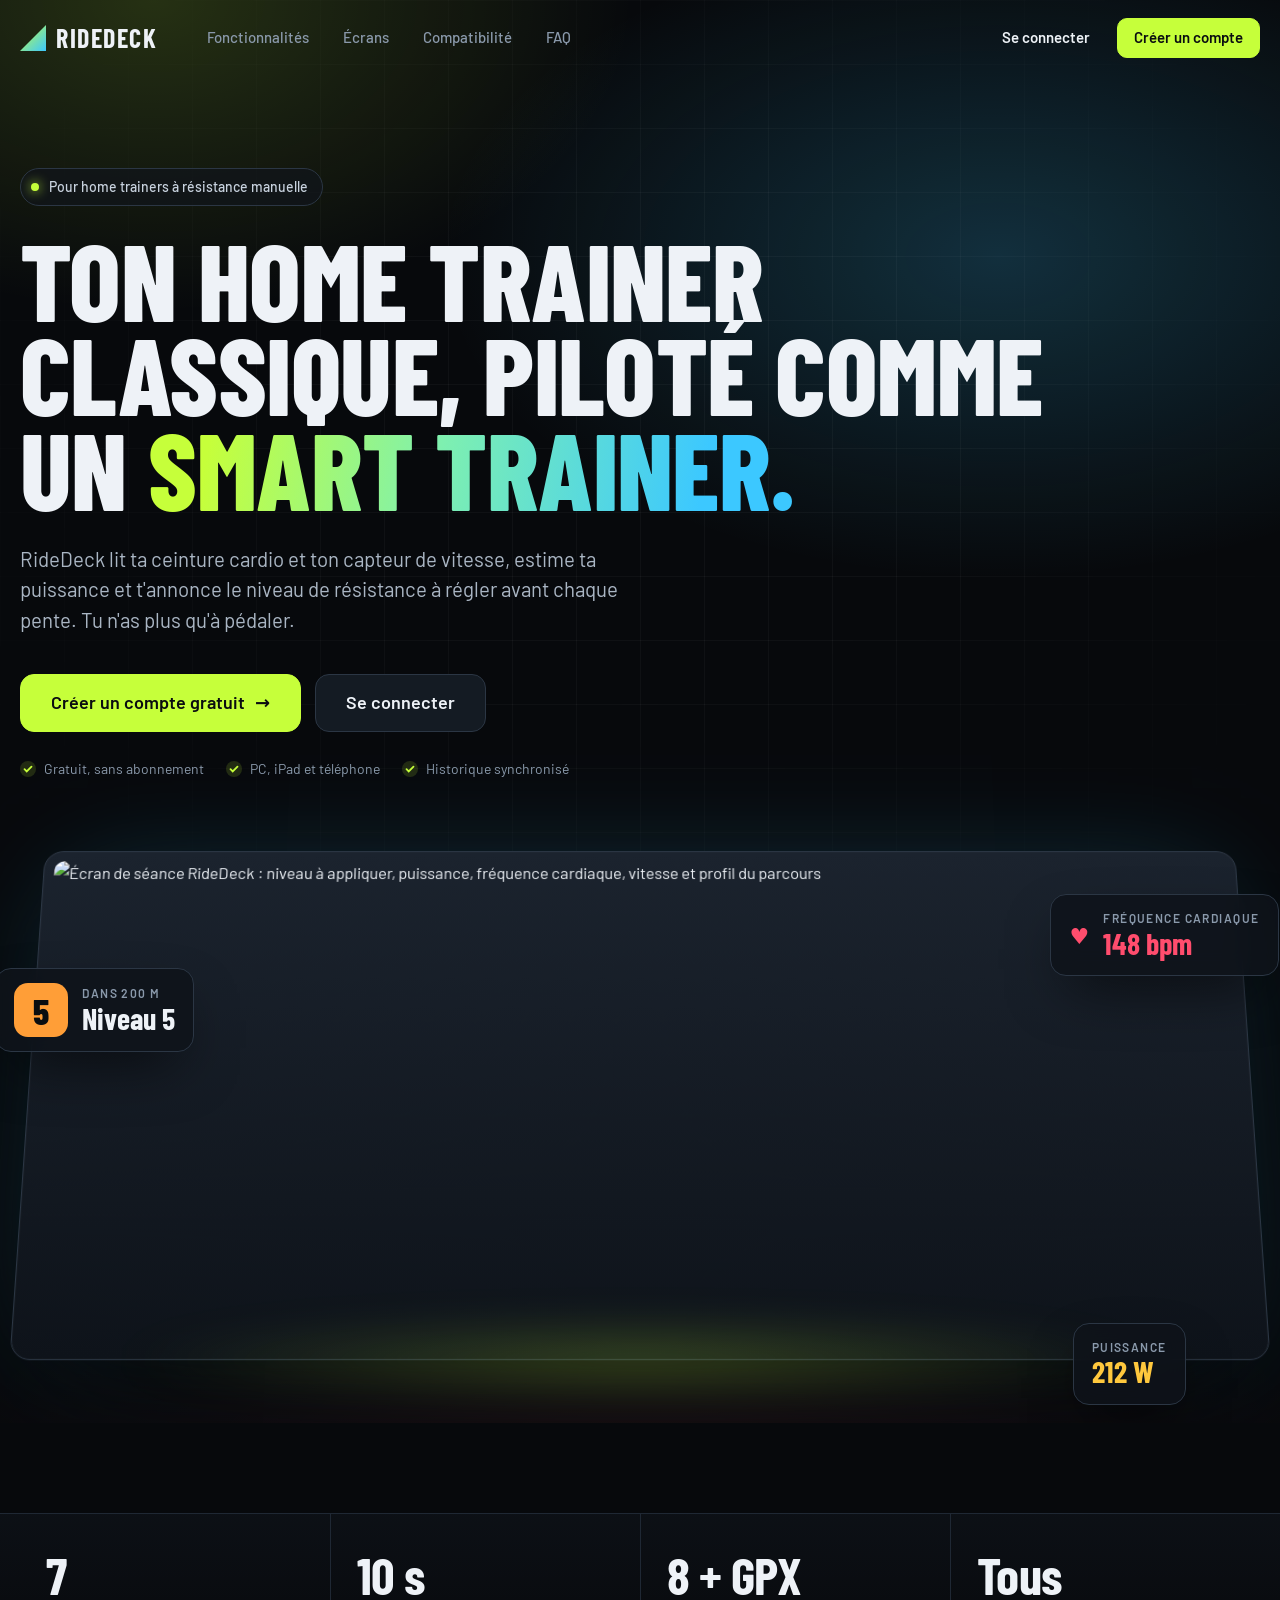
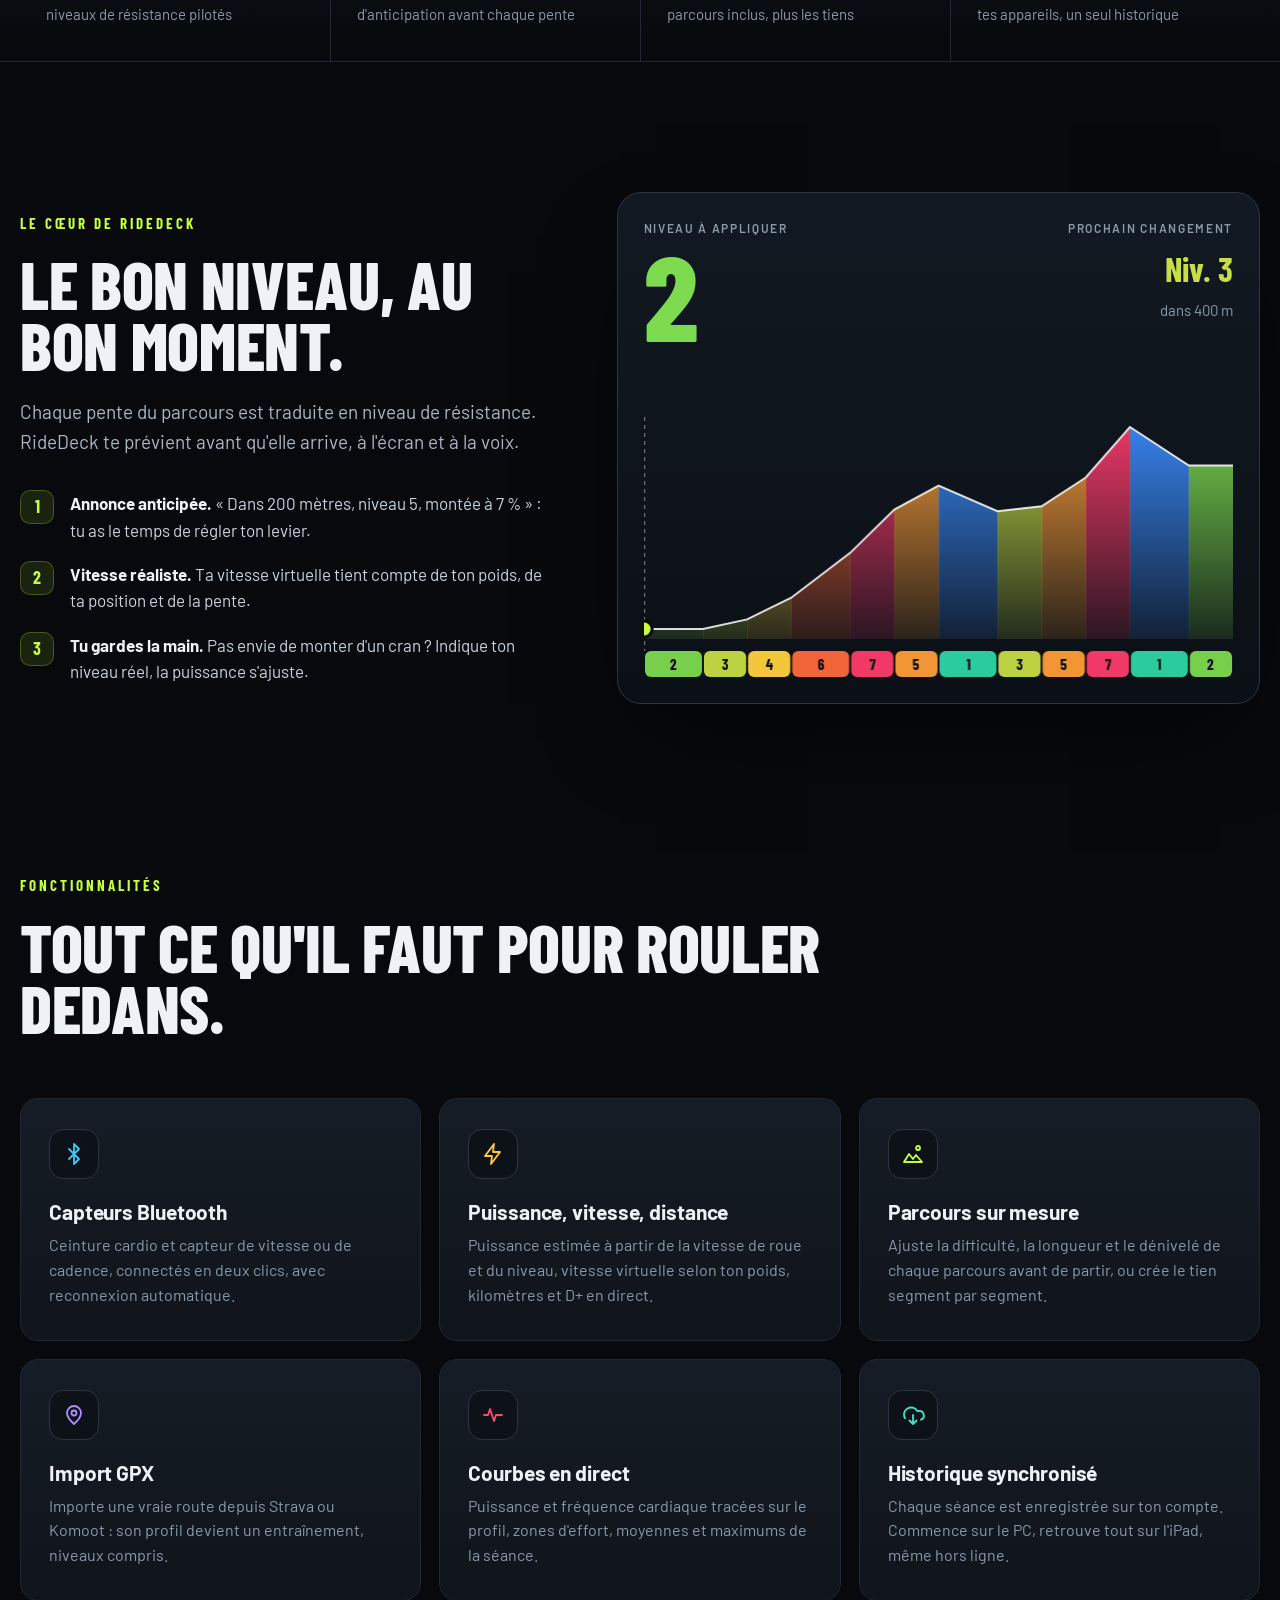
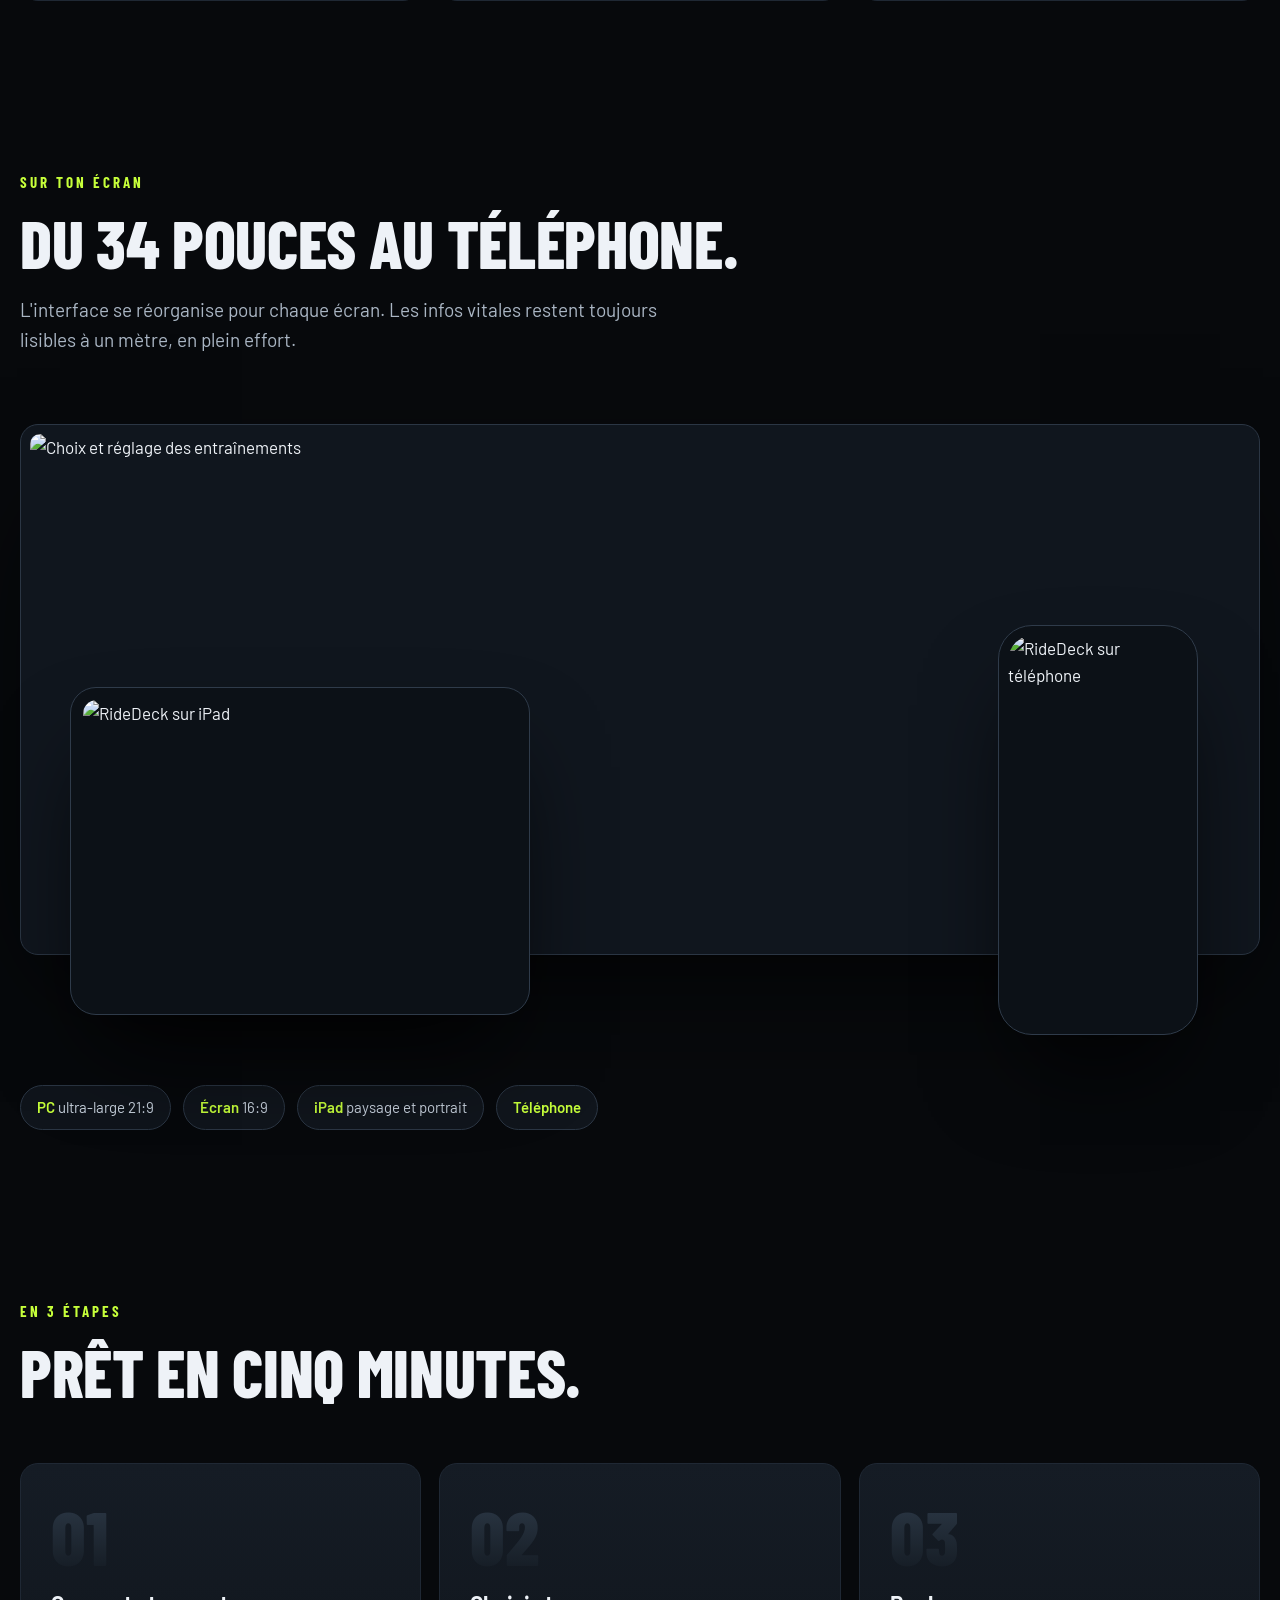
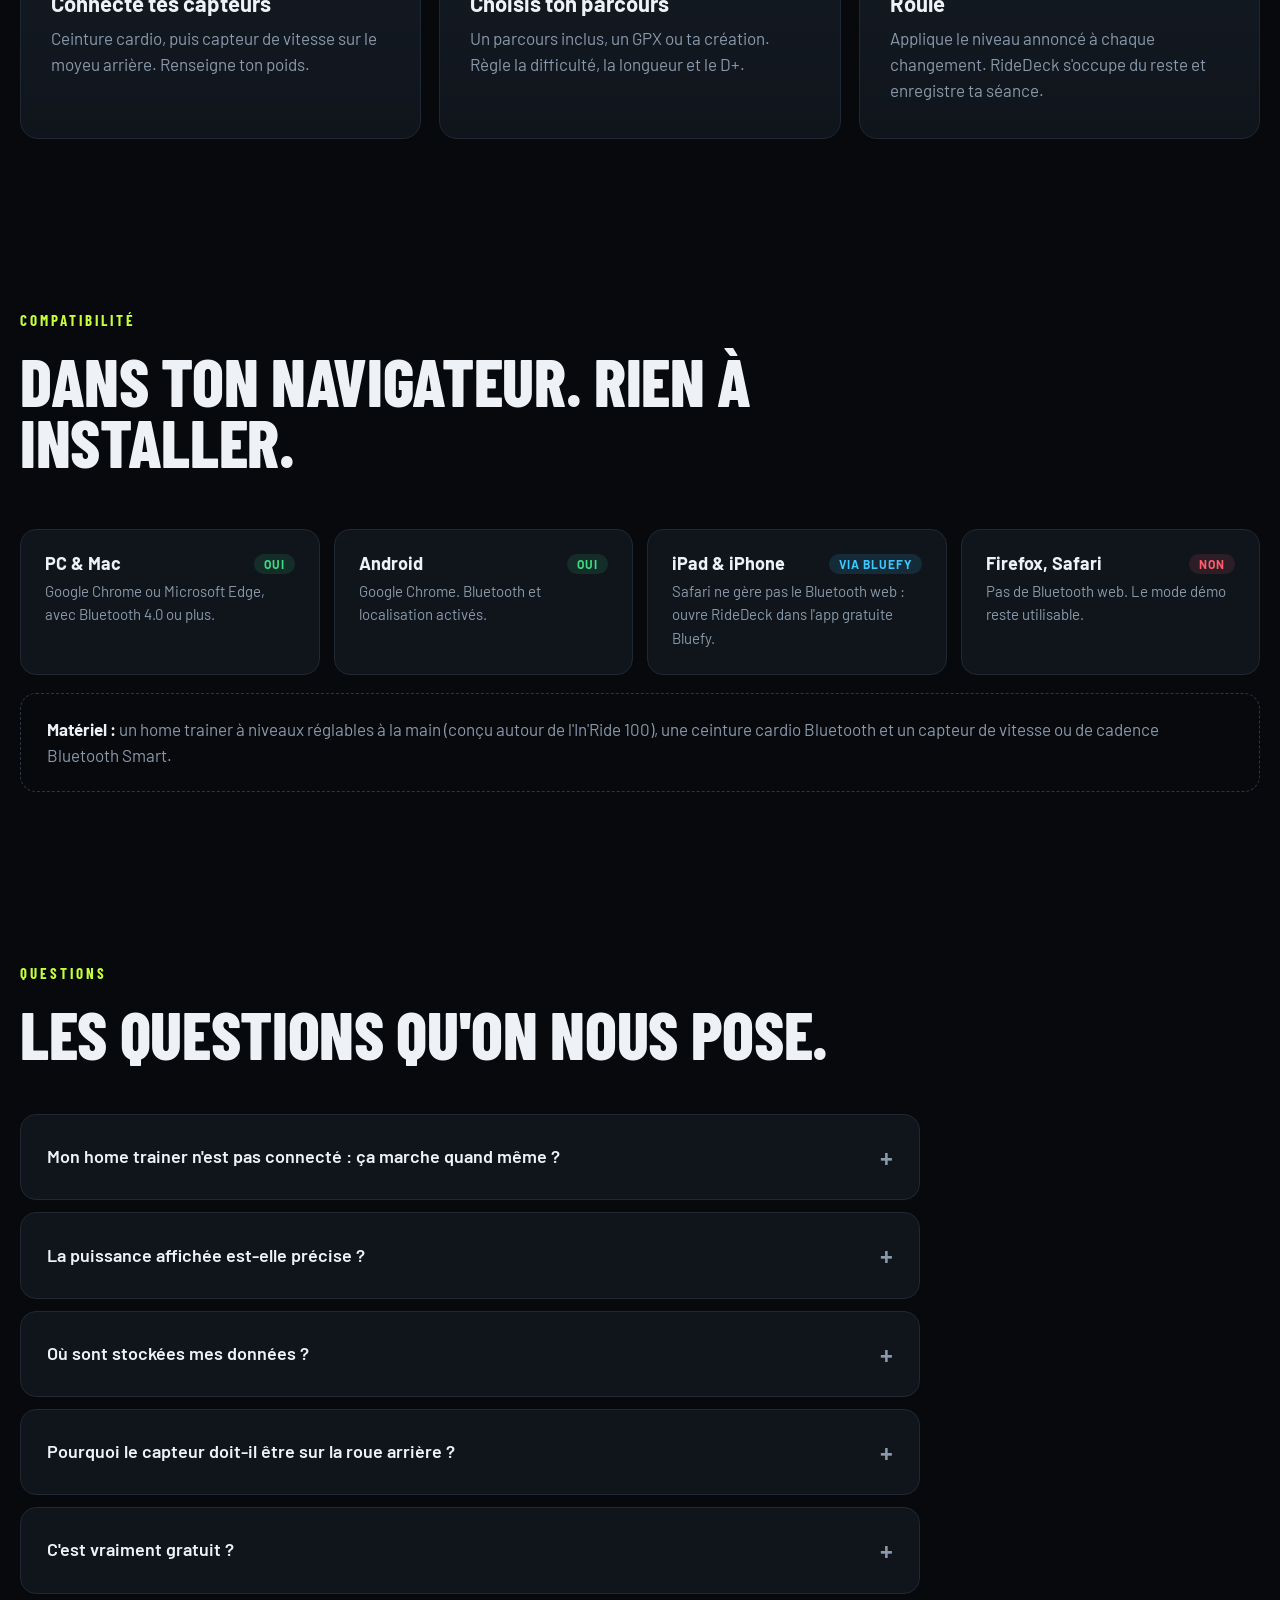
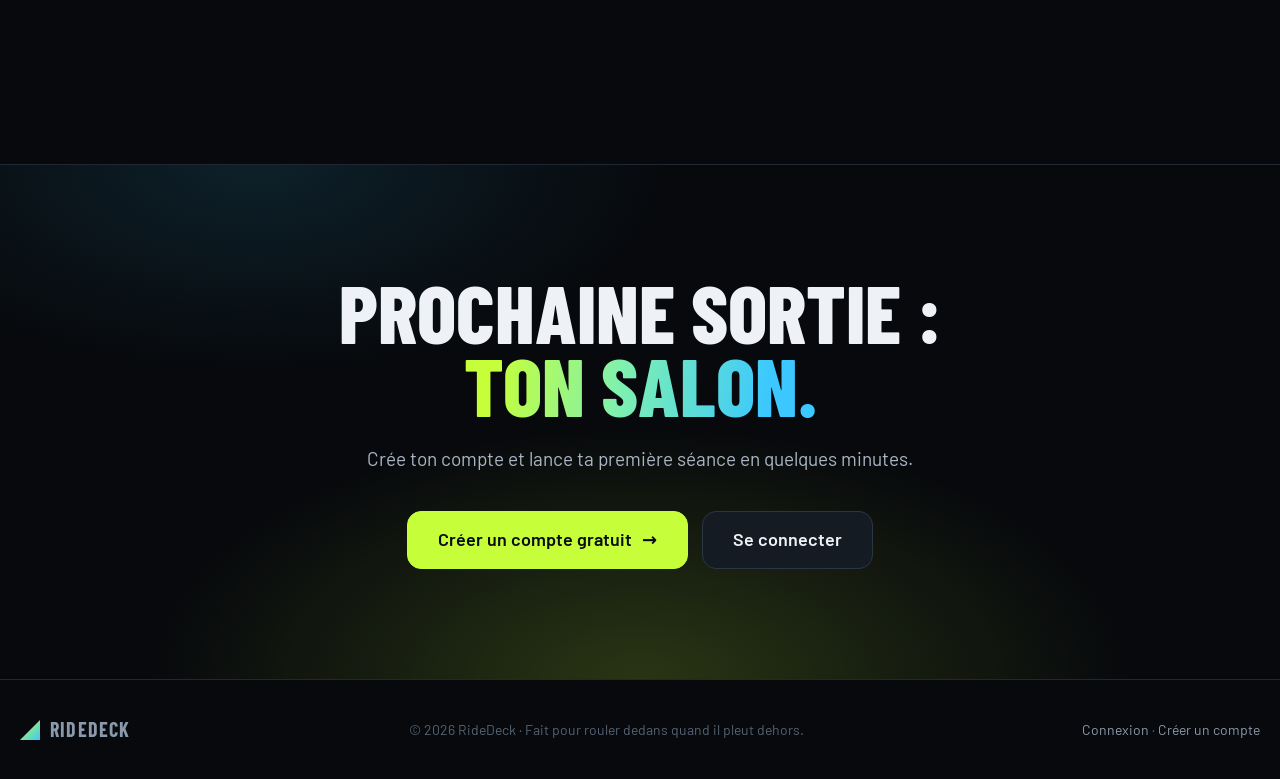
==== commit e161344f: "Add files via upload" ====
--- a/index.html
+++ b/index.html
@@ -2,1598 +2,440 @@
 <html lang="fr">
 <head>
 <meta charset="utf-8">
-<meta name="viewport" content="width=device-width, initial-scale=1">
-<title>RideDeck</title>
+<meta name="viewport" content="width=device-width, initial-scale=1, viewport-fit=cover">
+<title>RideDeck · Ton home trainer classique, piloté comme un smart trainer</title>
+<meta name="description" content="RideDeck connecte ta ceinture cardio et ton capteur de vitesse, estime ta puissance et t'annonce le niveau de résistance à régler avant chaque pente. Gratuit, sur PC, iPad et téléphone.">
+<meta name="theme-color" content="#07090c">
+<meta property="og:title" content="RideDeck · Home trainer piloté">
+<meta property="og:description" content="Le niveau de résistance annoncé avant chaque pente, ta puissance, ta FC et ton historique sur tous tes appareils.">
+<meta property="og:image" content="assets/app-wide.jpg">
+<link rel="icon" href="assets/favicon.svg" type="image/svg+xml">
 <link rel="preconnect" href="https://fonts.googleapis.com">
 <link rel="preconnect" href="https://fonts.gstatic.com" crossorigin>
-<link href="https://fonts.googleapis.com/css2?family=Barlow:wght@400;500;600;700&family=Barlow+Condensed:wght@500;600;700&display=swap" rel="stylesheet">
+<link href="https://fonts.googleapis.com/css2?family=Barlow:wght@400;500;600;700&family=Barlow+Condensed:wght@500;600;700;800&display=swap" rel="stylesheet">
+<link rel="stylesheet" href="site.css">
+<script src="config.js"></script>
+<script src="cloud.js"></script>
 <style>
-:root{
-  --bg:#07090c; --panel:#10151c; --panel2:#151c25; --line:#1f2834; --line2:#2b3644;
-  --text:#eef2f7; --muted:#8a99ab; --dim:#556374;
-  --power:#ffc83d; --hr:#ff4d6d; --speed:#3cc8ff; --dist:#b08cff; --cad:#45e0c4; --climb:#ff8a3d; --kcal:#ff7aa8;
-  --accent:#c6ff3a; --ok:#3ddc84; --warn:#ffb020; --err:#ff4d4d;
-  --num:'Barlow Condensed','Bahnschrift','Arial Narrow',system-ui,sans-serif;
-  --ui:'Barlow','Segoe UI',system-ui,sans-serif;
+/* ---------- Navigation ---------- */
+.nav{position:fixed;inset:0 0 auto;z-index:50;transition:background .3s,border-color .3s,backdrop-filter .3s;border-bottom:1px solid transparent;padding-top:env(safe-area-inset-top)}
+.nav.solid{background:rgba(7,9,12,.78);backdrop-filter:blur(14px) saturate(1.4);-webkit-backdrop-filter:blur(14px) saturate(1.4);border-color:var(--line)}
+.nav .wrap{height:76px;display:flex;align-items:center;gap:36px}
+.nav-links{display:flex;gap:6px}
+.nav-links a{padding:8px 14px;border-radius:10px;color:var(--muted);font-weight:500;font-size:15px;transition:color .15s,background .15s}
+.nav-links a:hover{color:var(--text);background:rgba(255,255,255,.04)}
+.nav-cta{margin-left:auto;display:flex;gap:10px}
+
+/* ---------- Hero ---------- */
+.hero{position:relative;padding:168px 0 40px;overflow:hidden;isolation:isolate}
+.hero::before{content:'';position:absolute;inset:0;z-index:-2;background:
+  radial-gradient(900px 520px at 78% 18%,rgba(60,200,255,.20),transparent 62%),
+  radial-gradient(800px 520px at 12% 0%,rgba(198,255,58,.16),transparent 60%),
+  radial-gradient(1200px 700px at 50% 110%,rgba(255,77,109,.10),transparent 60%)}
+.hero::after{content:'';position:absolute;inset:0;z-index:-1;background-image:linear-gradient(rgba(255,255,255,.035) 1px,transparent 1px),linear-gradient(90deg,rgba(255,255,255,.035) 1px,transparent 1px);background-size:64px 64px;mask-image:radial-gradient(ellipse 80% 60% at 50% 30%,#000 30%,transparent 75%);-webkit-mask-image:radial-gradient(ellipse 80% 60% at 50% 30%,#000 30%,transparent 75%)}
+.eyebrow{display:inline-flex;align-items:center;gap:10px;padding:7px 14px 7px 10px;border:1px solid var(--line2);border-radius:40px;background:rgba(16,21,28,.7);color:#c8d2de;font-size:14px;font-weight:500}
+.eyebrow i{width:8px;height:8px;border-radius:50%;background:var(--accent);box-shadow:0 0 12px var(--accent);animation:pulse 2s infinite}
+@keyframes pulse{50%{opacity:.4}}
+.hero h1{font-family:var(--num);font-weight:800;text-transform:uppercase;font-size:clamp(46px,8.4vw,124px);line-height:.88;letter-spacing:-.005em;margin:26px 0 28px;max-width:1100px}
+.grad{background:linear-gradient(100deg,var(--accent) 10%,#7ef0b0 45%,var(--cyan) 85%);-webkit-background-clip:text;background-clip:text;color:transparent}
+.hero .sub{font-size:clamp(18px,1.6vw,21px);color:#aab6c4;max-width:640px;line-height:1.5}
+.hero-cta{display:flex;gap:14px;margin-top:38px;flex-wrap:wrap}
+.trust{display:flex;gap:22px;margin-top:26px;color:var(--muted);font-size:14px;flex-wrap:wrap}
+.trust span{display:flex;align-items:center;gap:8px}
+.trust span::before{content:'';width:16px;height:16px;border-radius:50%;background:rgba(198,255,58,.14) url("data:image/svg+xml,%3Csvg xmlns='http://www.w3.org/2000/svg' viewBox='0 0 16 16'%3E%3Cpath d='M4.5 8.2l2.2 2.2 4.8-4.8' stroke='%23c6ff3a' stroke-width='1.8' fill='none' stroke-linecap='round'/%3E%3C/svg%3E") center/16px no-repeat}
+.stage{position:relative;margin-top:72px;perspective:2200px}
+.screen{position:relative;border-radius:20px;padding:10px;background:linear-gradient(180deg,#1b232e,#0e131a);border:1px solid var(--line2);box-shadow:0 60px 140px -40px rgba(0,0,0,.9),0 0 0 1px rgba(255,255,255,.02) inset,0 0 120px -30px rgba(60,200,255,.25);transform:rotateX(14deg) scale(.96);transform-origin:50% 0;transition:transform .2s linear;will-change:transform}
+.screen img{border-radius:12px;width:100%}
+.screen::after{content:'';position:absolute;inset:auto 8% -40px;height:80px;background:radial-gradient(closest-side,rgba(198,255,58,.25),transparent);filter:blur(20px);z-index:-1}
+.float{position:absolute;display:flex;align-items:center;gap:14px;padding:14px 18px;border-radius:16px;background:rgba(14,19,26,.86);backdrop-filter:blur(12px);-webkit-backdrop-filter:blur(12px);border:1px solid var(--line2);box-shadow:0 24px 60px -20px rgba(0,0,0,.8);animation:bob 6s ease-in-out infinite;white-space:nowrap}
+.float small{display:block;color:var(--muted);font-size:12px;text-transform:uppercase;letter-spacing:.12em;font-weight:600}
+.float b{font-family:var(--num);font-size:30px;line-height:1}
+.f1{left:-2%;top:22%}
+.f1 .lv{width:54px;height:54px;border-radius:14px;display:grid;place-items:center;background:#ff9e37;color:#0a0d10;font-family:var(--num);font-size:36px;font-weight:800}
+.f2{right:-1.5%;top:8%;animation-delay:-2s}
+.f2 b{color:var(--hr)}
+.f3{right:6%;bottom:-4%;animation-delay:-4s}
+.f3 b{color:var(--power)}
+.heart{color:var(--hr);font-size:22px;animation:beat 1s infinite}
+@keyframes beat{0%,100%{transform:scale(1)}15%{transform:scale(1.25)}30%{transform:scale(1)}}
+@keyframes bob{0%,100%{transform:translateY(0)}50%{transform:translateY(-10px)}}
+
+/* ---------- Bandeau chiffres ---------- */
+.band{border-block:1px solid var(--line);background:linear-gradient(180deg,rgba(16,21,28,.6),rgba(7,9,12,0));margin-top:90px}
+.band .wrap{display:grid;grid-template-columns:repeat(4,1fr)}
+.band div.k{padding:34px 26px;border-left:1px solid var(--line)}
+.band div.k:first-child{border-left:0}
+.band b{display:block;font-family:var(--num);font-size:52px;font-weight:700;line-height:1;letter-spacing:-.01em}
+.band span{color:var(--muted);font-size:15px}
+
+/* ---------- Sections ---------- */
+section.sec{padding:130px 0}
+.kicker{font-family:var(--num);font-weight:700;letter-spacing:.2em;text-transform:uppercase;color:var(--accent);font-size:15px;margin-bottom:18px}
+.sec h2{font-family:var(--num);font-weight:800;text-transform:uppercase;font-size:clamp(38px,5.2vw,72px);line-height:.92;letter-spacing:-.005em;max-width:900px}
+.sec .intro{color:#aab6c4;font-size:19px;max-width:640px;margin-top:22px}
+
+/* Démo animée */
+.split{display:grid;grid-template-columns:minmax(0,.9fr) minmax(0,1.1fr);gap:70px;align-items:center}
+.bullets{list-style:none;padding:0;margin:34px 0 0;display:flex;flex-direction:column;gap:18px}
+.bullets li{display:flex;gap:16px;align-items:flex-start;color:#c8d2de}
+.bullets li b{color:var(--text)}
+.bullets .n{flex:none;width:34px;height:34px;border-radius:10px;display:grid;place-items:center;font-family:var(--num);font-weight:700;font-size:18px;background:rgba(198,255,58,.1);color:var(--accent);border:1px solid rgba(198,255,58,.25)}
+.demo{position:relative;border-radius:24px;border:1px solid var(--line2);background:linear-gradient(180deg,#121922,#0b1016);padding:26px;overflow:hidden;box-shadow:0 40px 100px -40px rgba(0,0,0,.9)}
+.demo-top{display:flex;justify-content:space-between;align-items:flex-start;gap:20px}
+.demo-lv small{display:block;color:var(--muted);font-size:12px;letter-spacing:.14em;text-transform:uppercase;font-weight:600}
+.demo-lv b{font-family:var(--num);font-size:120px;line-height:.82;font-weight:800;transition:color .4s;display:block;margin-top:8px}
+.demo-next{text-align:right}
+.demo-next small{display:block;color:var(--muted);font-size:12px;letter-spacing:.14em;text-transform:uppercase;font-weight:600}
+.demo-next b{font-family:var(--num);font-size:34px;font-weight:700;display:block;margin-top:6px;transition:color .4s}
+.demo-next span{color:var(--muted);font-size:15px}
+.voice{display:inline-flex;align-items:center;gap:10px;margin-top:14px;padding:8px 14px;border-radius:30px;background:rgba(60,200,255,.08);border:1px solid rgba(60,200,255,.25);color:#b4e8ff;font-size:14px;opacity:0;transform:translateY(6px);transition:opacity .35s,transform .35s}
+.voice.on{opacity:1;transform:none}
+.voice i{display:flex;gap:2px;align-items:center;height:14px}
+.voice i em{width:3px;background:var(--cyan);border-radius:2px;animation:eq .8s ease-in-out infinite}
+.voice i em:nth-child(2){animation-delay:-.2s}.voice i em:nth-child(3){animation-delay:-.4s}.voice i em:nth-child(4){animation-delay:-.6s}
+@keyframes eq{0%,100%{height:4px}50%{height:14px}}
+#demo-cv{width:100%;height:260px;display:block;margin-top:20px}
+
+/* Fonctionnalités */
+.grid6{display:grid;grid-template-columns:repeat(3,1fr);gap:18px;margin-top:60px}
+.card{position:relative;padding:30px 28px 32px;border-radius:var(--r);background:linear-gradient(180deg,var(--panel2),var(--panel));border:1px solid var(--line);overflow:hidden;transition:border-color .25s,transform .25s}
+.card:hover{border-color:var(--line2);transform:translateY(-3px)}
+.card::before{content:'';position:absolute;inset:-1px;border-radius:inherit;background:radial-gradient(400px 200px at var(--mx,50%) -20%,rgba(198,255,58,.10),transparent 60%);opacity:0;transition:opacity .3s;pointer-events:none}
+.card:hover::before{opacity:1}
+.ico{width:50px;height:50px;border-radius:14px;display:grid;place-items:center;margin-bottom:22px;border:1px solid var(--line2);background:#0d1218}
+.ico svg{width:24px;height:24px}
+.card h3{font-size:21px;margin-bottom:10px;letter-spacing:-.005em}
+.card p{color:var(--muted);font-size:16px}
+
+/* Multi-écrans */
+.devices{position:relative;margin-top:70px;display:grid;grid-template-columns:minmax(0,1fr) auto;gap:0;align-items:end}
+.dv-wide{border-radius:18px;padding:9px;background:#10161e;border:1px solid var(--line2);box-shadow:0 50px 120px -40px rgba(0,0,0,.9)}
+.dv-wide img{border-radius:10px}
+.dv-ipad{position:absolute;left:4%;bottom:-60px;width:min(40%,460px);border-radius:26px;padding:12px;background:#0c1117;border:1px solid #2f3b4a;box-shadow:0 50px 100px -30px rgba(0,0,0,.95)}
+.dv-ipad img{border-radius:14px}
+.dv-phone{position:absolute;right:5%;bottom:-80px;width:min(17%,200px);border-radius:34px;padding:9px;background:#0c1117;border:1px solid #2f3b4a;box-shadow:0 50px 100px -30px rgba(0,0,0,.95)}
+.dv-phone img{border-radius:26px}
+.dv-tags{display:flex;gap:12px;flex-wrap:wrap;margin-top:130px}
+.dv-tags span{padding:10px 16px;border-radius:30px;border:1px solid var(--line2);background:var(--panel);color:#c8d2de;font-size:15px}
+.dv-tags b{color:var(--accent);font-weight:600}
+
+/* Étapes */
+.steps{display:grid;grid-template-columns:repeat(3,1fr);gap:18px;margin-top:60px;counter-reset:st}
+.step{padding:34px 30px;border-radius:var(--r);border:1px solid var(--line);background:linear-gradient(180deg,var(--panel2),var(--panel));position:relative}
+.step::before{counter-increment:st;content:'0' counter(st);font-family:var(--num);font-weight:800;font-size:76px;line-height:1;display:block;margin-bottom:18px;background:linear-gradient(180deg,#2c3846,#141b23);-webkit-background-clip:text;background-clip:text;color:transparent}
+.step h3{font-size:22px;margin-bottom:10px}
+.step p{color:var(--muted)}
+
+/* Compatibilité */
+.compat{display:grid;grid-template-columns:repeat(4,1fr);gap:14px;margin-top:56px}
+.cp{padding:24px;border-radius:16px;border:1px solid var(--line);background:var(--panel)}
+.cp h3{font-size:18px;margin-bottom:6px;display:flex;justify-content:space-between;align-items:center;gap:10px}
+.cp p{color:var(--muted);font-size:15px}
+.badge{font-size:12px;font-weight:700;letter-spacing:.08em;text-transform:uppercase;padding:4px 10px;border-radius:20px;white-space:nowrap}
+.badge.y{background:rgba(61,220,132,.12);color:var(--ok)}
+.badge.m{background:rgba(60,200,255,.12);color:var(--cyan)}
+.badge.n{background:rgba(255,92,108,.12);color:var(--err)}
+.hw{margin-top:18px;padding:22px 26px;border-radius:16px;border:1px dashed var(--line2);color:var(--muted)}
+.hw b{color:var(--text)}
+
+/* FAQ */
+.faq{margin-top:50px;max-width:900px;display:flex;flex-direction:column;gap:12px}
+details{border:1px solid var(--line);border-radius:16px;background:var(--panel);transition:border-color .2s}
+details[open]{border-color:var(--line2)}
+summary{cursor:pointer;list-style:none;padding:22px 26px;font-weight:600;font-size:18px;display:flex;justify-content:space-between;align-items:center;gap:20px}
+summary::-webkit-details-marker{display:none}
+summary::after{content:'+';font-size:26px;color:var(--muted);transition:transform .25s;flex:none}
+details[open] summary::after{transform:rotate(45deg);color:var(--accent)}
+details p{padding:0 26px 24px;color:#aab6c4}
+
+/* CTA final */
+.final{position:relative;margin:40px 0 0;padding:110px 0;text-align:center;overflow:hidden;border-top:1px solid var(--line)}
+.final::before{content:'';position:absolute;inset:0;z-index:-1;background:radial-gradient(700px 360px at 50% 100%,rgba(198,255,58,.18),transparent 70%),radial-gradient(600px 300px at 20% 0%,rgba(60,200,255,.12),transparent 70%)}
+.final h2{font-family:var(--num);font-weight:800;text-transform:uppercase;font-size:clamp(42px,6.4vw,96px);line-height:.9;margin-bottom:22px}
+.final p{color:#aab6c4;font-size:19px;margin-bottom:38px}
+.final .hero-cta{justify-content:center}
+footer{border-top:1px solid var(--line);padding:34px 0 calc(34px + env(safe-area-inset-bottom));color:var(--dim);font-size:14px}
+footer .wrap{display:flex;justify-content:space-between;gap:20px;flex-wrap:wrap;align-items:center}
+footer a{color:var(--muted)} footer a:hover{color:var(--text)}
+
+/* Apparition au défilement */
+.rv{opacity:0;transform:translateY(26px);transition:opacity .8s cubic-bezier(.2,.7,.2,1),transform .8s cubic-bezier(.2,.7,.2,1)}
+.rv.in{opacity:1;transform:none}
+.rv.d1{transition-delay:.08s}.rv.d2{transition-delay:.16s}.rv.d3{transition-delay:.24s}
+@media (prefers-reduced-motion: reduce){.rv{opacity:1;transform:none;transition:none}.float,.heart,.eyebrow i{animation:none}.screen{transform:none!important}}
+
+/* ---------- Responsive ---------- */
+@media (max-width: 1100px){
+  .grid6{grid-template-columns:repeat(2,1fr)}
+  .compat{grid-template-columns:repeat(2,1fr)}
+  .split{grid-template-columns:1fr;gap:50px}
 }
-*{box-sizing:border-box}
-html{font-size:clamp(9px, calc(100vh / 90), 24px)}
-body{margin:0;height:100vh;overflow:hidden;background:radial-gradient(140rem 70rem at 65% -25%, #131c27 0%, var(--bg) 62%);color:var(--text);font-family:var(--ui);font-size:1rem;display:flex;flex-direction:column;-webkit-font-smoothing:antialiased}
-button,input,select,textarea{font-family:inherit;font-size:inherit;color:inherit}
-button{cursor:pointer}
-h1,h2,h3{margin:0;font-weight:700}
-h1{font-size:2.6rem;letter-spacing:.01em}
-h2{font-size:2rem}
-h3{font-size:1.45rem}
-p{margin:0}
-.muted{color:var(--muted)}
-.label{font-size:1rem;text-transform:uppercase;letter-spacing:.12em;color:var(--muted);font-weight:600}
-@keyframes blink{50%{opacity:.35}}
-@keyframes pulse{0%{box-shadow:0 0 0 0 var(--pc,#fff)}100%{box-shadow:0 0 0 1.2rem transparent}}
-
-/* ---------- En-tête ---------- */
-header{height:5rem;flex:0 0 5rem;display:flex;align-items:center;gap:1.5rem;padding:0 2rem;border-bottom:1px solid var(--line);background:rgba(9,12,16,.88)}
-.brand{font-family:var(--num);font-weight:700;font-size:2.1rem;letter-spacing:.05em;display:flex;align-items:center;gap:.7rem}
-.brand .mark{width:2.1rem;height:2.1rem;background:linear-gradient(135deg,var(--accent),var(--speed));clip-path:polygon(0 100%,100% 0,100% 100%)}
-nav{display:flex;gap:.4rem;margin-left:2.5rem}
-nav button{background:none;border:0;color:var(--muted);font-size:1.3rem;font-weight:600;padding:.7rem 1.4rem;border-radius:.8rem}
-nav button:hover{color:var(--text);background:var(--panel)}
-nav button.active{color:#0a0d10;background:var(--accent)}
-.hstatus{margin-left:auto;display:flex;align-items:center;gap:1rem;color:var(--muted);font-size:1.1rem}
-.pill{display:flex;align-items:center;gap:.6rem;padding:.45rem 1rem;border:1px solid var(--line);border-radius:2rem;background:var(--panel);white-space:nowrap}
-.pill b{color:var(--text);font-family:var(--num);font-size:1.25rem;font-weight:600}
-.dot{width:.75rem;height:.75rem;border-radius:50%;background:var(--dim);flex:none}
-.dot.on{background:var(--ok);box-shadow:0 0 .6rem var(--ok)}
-.dot.wait{background:var(--warn);animation:blink 1s infinite}
-.dot.lost{background:var(--err)}
-.dot.demo{background:var(--speed);box-shadow:0 0 .6rem var(--speed)}
-#clock{font-family:var(--num);font-size:1.7rem;color:var(--text);min-width:5.5rem;text-align:right}
-.iconbtn{background:var(--panel);border:1px solid var(--line);width:3.2rem;height:3.2rem;border-radius:.8rem;font-size:1.4rem;display:grid;place-items:center}
-.iconbtn:hover{border-color:var(--line2)}
-.warnbar{background:#2a1d06;color:#ffd99a;border-bottom:1px solid #5a3d0a;padding:.7rem 2rem;font-size:1.1rem}
-.warnbar b{color:#fff}
-
-main{flex:1;min-height:0;position:relative}
-.view{position:absolute;inset:0;display:none;padding:1.5rem 2rem 2rem}
-.view.active{display:block}
-.view.scroll{overflow:auto}
-.panel{background:linear-gradient(180deg,var(--panel2),var(--panel));border:1px solid var(--line);border-radius:1.4rem;position:relative;min-width:0;min-height:0}
-.cvwrap{position:relative;flex:1 1 auto;min-height:0;min-width:0}
-.cvwrap>canvas{position:absolute;inset:0;width:100%;height:100%;display:block}
-.chip{font-size:.95rem;font-weight:600;padding:.25rem .7rem;border-radius:2rem;background:#1c2530;color:var(--muted);letter-spacing:.04em;white-space:nowrap}
-.chip.ok{background:rgba(61,220,132,.14);color:var(--ok)}
-.chip.warn{background:rgba(255,176,32,.14);color:var(--warn)}
-.legend{display:flex;align-items:center;gap:.5rem;color:var(--muted);font-size:1rem}
-.legend i{display:inline-block;width:1.4rem;height:.35rem;border-radius:.2rem;margin-left:.6rem}
-
-.btn{background:#1a222c;border:1px solid var(--line2);border-radius:.9rem;padding:.8rem 1.4rem;font-weight:600;font-size:1.2rem;transition:background .15s,border-color .15s}
-.btn:hover{background:#222c38}
-.btn.primary{background:var(--accent);border-color:var(--accent);color:#0a0d10}
-.btn.primary:hover{filter:brightness(1.08)}
-.btn.danger{background:#2a1418;border-color:#4d2229;color:#ff8f9d}
-.btn.danger.confirm{background:var(--err);border-color:var(--err);color:#fff}
-.btn:disabled{opacity:.4;cursor:not-allowed}
-.btn.sm{padding:.45rem .9rem;font-size:1.05rem}
-.btn.link{background:none;border:0;color:var(--speed);padding:.3rem 0;font-size:1.05rem}
-
-/* ---------- Rouler ---------- */
-.ride-grid{height:100%;display:grid;gap:1.5rem;grid-template-columns:38rem minmax(0,1fr) 46rem;grid-template-rows:minmax(0,1fr) 31rem;grid-template-areas:"level metrics live" "level profile profile"}
-.level-panel{grid-area:level;display:flex;flex-direction:column;padding:1.8rem;gap:1.3rem;transition:border-color .3s}
-.level-panel.flash{border-color:var(--lc,#fff)}
-.lp-head{display:flex;justify-content:space-between;align-items:baseline;gap:1rem}
-.lp-route{font-weight:600;color:var(--text);font-size:1.15rem;white-space:nowrap;overflow:hidden;text-overflow:ellipsis}
-.level-main{display:flex;align-items:center;gap:1.6rem;height:23rem;flex:none}
-.level-digit{font-family:var(--num);font-weight:700;font-size:19rem;line-height:.78;width:13rem;text-align:center;transition:color .3s;text-shadow:0 0 4rem rgba(0,0,0,.4)}
-.stairs{flex:1;display:flex;flex-direction:column-reverse;gap:.5rem;justify-content:center;height:100%}
-.st{height:2.65rem;border-radius:.55rem;background:#1a222c;display:flex;align-items:center;padding-left:.9rem;font-family:var(--num);font-weight:700;font-size:1.45rem;color:var(--dim);transition:background .3s,color .3s}
-.st.on{color:#0a0d10}
-.st.cur{outline:2px solid #fff;outline-offset:2px}
-.facts{display:grid;grid-template-columns:repeat(3,1fr);gap:1rem;flex:none}
-.facts>div{background:#0d1218;border:1px solid var(--line);border-radius:1rem;padding:.8rem 1rem;display:flex;flex-direction:column;gap:.2rem}
-.facts b{font-family:var(--num);font-size:2.3rem;font-weight:600;font-variant-numeric:tabular-nums;white-space:nowrap}
-.next{flex:none;background:#0d1218;border:1px solid var(--line);border-radius:1.1rem;padding:1rem 1.2rem;display:flex;flex-direction:column;gap:.5rem;transition:border-color .3s}
-.next.imminent{border-color:var(--nc,#fff);animation:pulse 1.2s infinite;--pc:var(--nc)}
-.next-top{display:flex;justify-content:space-between;align-items:center}
-.next-eta{font-family:var(--num);font-size:1.5rem;font-weight:600;color:var(--text)}
-.next-main{display:flex;align-items:baseline;gap:1rem}
-.next-arrow{font-size:2.4rem;color:var(--muted)}
-.next-main b{font-family:var(--num);font-size:4.6rem;line-height:1;font-weight:700}
-.next-main span:last-child{font-size:1.3rem;color:var(--muted)}
-.next-bar{height:.55rem;background:#1a222c;border-radius:1rem;overflow:hidden}
-.next-bar i{display:block;height:100%;width:0;background:var(--nc,var(--accent));transition:width .2s linear}
-.ahead{flex:1 1 auto;min-height:8rem;display:flex;flex-direction:column;gap:.5rem}
-.applied{flex:none;display:flex;flex-direction:column;gap:.6rem}
-.applied-head{display:flex;justify-content:space-between;align-items:center;gap:.5rem}
-.applied-warn{font-size:1rem;font-weight:600;color:var(--warn)}
-.applied-btns{display:grid;grid-template-columns:repeat(7,1fr);gap:.45rem}
-.applied-btns button{height:3.4rem;border-radius:.7rem;border:1px solid var(--line2);background:#141b23;font-family:var(--num);font-size:1.7rem;font-weight:700;color:var(--muted);position:relative}
-.applied-btns button.rec::after{content:'';position:absolute;left:25%;right:25%;bottom:.3rem;height:.25rem;border-radius:1rem;background:var(--accent)}
-.applied-btns button.on{color:#0a0d10;border-color:transparent}
-.controls{flex:none;display:grid;grid-template-columns:1.6fr 1fr;gap:.8rem}
-.controls .btn{height:4.6rem;font-size:1.5rem}
-
-.metrics{grid-area:metrics;display:grid;gap:1.5rem;grid-template-columns:1.35fr 1.35fr 1fr 1fr;grid-template-rows:repeat(3,minmax(0,1fr));grid-template-areas:"p h sp di" "p h ca ti" "p h dp kc"}
-.tile{container-type:inline-size;padding:1.4rem 1.6rem;display:flex;flex-direction:column;justify-content:space-between;overflow:hidden;gap:.5rem}
-.t-head{display:flex;justify-content:space-between;align-items:center;gap:.5rem}
-.val{font-family:var(--num);font-weight:600;line-height:.85;display:flex;align-items:baseline;gap:.7rem;font-variant-numeric:tabular-nums;white-space:nowrap}
-.val small{font-size:.3em;color:var(--muted);font-weight:500;letter-spacing:.03em}
-.tile.big .val{font-size:min(15rem,40cqi)}
-.tile.big .val small{font-size:.22em}
-.tile.sm .val{font-size:min(5.8rem,22cqi)}
-.sub{display:flex;justify-content:space-between;color:var(--muted);font-size:1.2rem;gap:.5rem;white-space:nowrap}
-.tile.big .sub{font-size:1.5rem}
-.sub b{color:var(--text);font-weight:600}
-.c-power b{color:var(--power)} .c-hr b{color:var(--hr)} .c-speed b{color:var(--speed)} .c-dist b{color:var(--dist)}
-.c-cad b{color:var(--cad)} .c-time b{color:var(--text)} .c-climb b{color:var(--climb)} .c-kcal b{color:var(--kcal)}
-.zbar{display:grid;gap:.35rem;height:1.1rem}
-.zbar i{border-radius:.3rem;background:#1c242e;transition:background .3s, transform .3s}
-.zbar i.on{transform:scaleY(1.5)}
-
-.live-panel{grid-area:live;display:flex;flex-direction:column;padding:1.5rem 1.6rem;gap:1rem}
-.lv-head{display:flex;justify-content:space-between;align-items:center}
-.lv-stats{flex:none;display:grid;grid-template-columns:repeat(3,1fr);gap:.8rem}
-.lv-stats>div{background:#0d1218;border:1px solid var(--line);border-radius:1rem;padding:.7rem 1rem;display:flex;flex-direction:column;gap:.15rem}
-.lv-stats b{font-family:var(--num);font-size:2.4rem;font-weight:600;font-variant-numeric:tabular-nums;line-height:1}
-.lv-stats small{color:var(--muted);font-size:1rem;margin-left:.3rem}
-
-.profile-panel{grid-area:profile;display:flex;flex-direction:column;padding:1.2rem 1.6rem 1rem;gap:.6rem}
-.pf-head{display:flex;align-items:center;gap:2rem}
-.pf-title{display:flex;align-items:baseline;gap:1.2rem;min-width:0}
-.pf-title b{font-size:1.6rem;white-space:nowrap}
-.pf-title span{color:var(--muted);font-size:1.15rem;white-space:nowrap}
-.pf-progress{margin-left:auto;display:flex;align-items:center;gap:1rem}
-.pbar{width:26rem;height:.7rem;background:#1a222c;border-radius:1rem;overflow:hidden}
-.pbar i{display:block;height:100%;width:0;background:linear-gradient(90deg,var(--accent),var(--speed))}
-#pf-pct{font-family:var(--num);font-size:1.6rem;font-weight:600;min-width:4.5rem;text-align:right}
-
-.empty{position:absolute;inset:0;display:grid;place-items:center;background:rgba(7,9,12,.72);backdrop-filter:blur(3px);z-index:5}
-.empty[hidden]{display:none}
-.empty-card{padding:3rem 3.5rem;max-width:58rem;text-align:center;display:flex;flex-direction:column;gap:1.4rem;align-items:center}
-.empty-card p{color:var(--muted);font-size:1.35rem;line-height:1.45}
-.autopause{position:absolute;top:2.2rem;left:50%;transform:translateX(-50%);background:#2a1d06;border:1px solid #6a4a0e;color:#ffd99a;padding:.7rem 1.6rem;border-radius:2rem;font-weight:600;font-size:1.2rem;z-index:4;display:none}
-.autopause.show{display:block}
-
-#banner{position:fixed;left:50%;top:44%;transform:translate(-50%,-50%) scale(.92);opacity:0;pointer-events:none;padding:2.2rem 5.5rem 2.2rem 4.5rem;border-radius:2.6rem;display:flex;align-items:center;gap:2.6rem;color:#0a0d10;box-shadow:0 2rem 7rem rgba(0,0,0,.65);transition:opacity .25s,transform .25s;z-index:60}
-#banner.show{opacity:1;transform:translate(-50%,-50%) scale(1)}
-.b-k{font-size:3.6rem;font-weight:700;text-transform:uppercase;letter-spacing:.12em}
-.b-v{font-family:var(--num);font-size:15rem;font-weight:700;line-height:.78}
-.b-s{font-size:2.2rem;font-weight:700;line-height:1.15;max-width:22rem}
-
-/* ---------- Entraînements ---------- */
-.routes-grid{height:100%;display:grid;grid-template-columns:minmax(0,1.2fr) minmax(0,1fr);gap:1.5rem}
-.route-col{display:flex;flex-direction:column;gap:1.4rem;min-height:0}
-.sec-head{display:flex;justify-content:space-between;align-items:flex-end;gap:1.5rem;flex:none}
-.sec-head p{margin-top:.4rem;font-size:1.2rem}
-.sec-actions{display:flex;gap:.8rem}
-.cards{display:grid;grid-template-columns:repeat(auto-fill,minmax(27rem,1fr));gap:1.2rem;overflow:auto;padding:0 .3rem .5rem 0;align-content:start}
-.rcard{padding:1.3rem 1.4rem;cursor:pointer;display:flex;flex-direction:column;gap:.7rem;transition:border-color .15s,transform .15s}
-.rcard:hover{border-color:var(--line2)}
-.rcard.sel{border-color:var(--accent);box-shadow:0 0 0 1px var(--accent) inset}
-.rc-top{display:flex;gap:.5rem;align-items:center}
-.rc-meta{display:flex;gap:1.2rem;color:var(--muted);font-size:1.1rem}
-.rc-meta b{color:var(--text);font-weight:600}
-.rc-cv{height:8rem;flex:none}
-.tag{font-size:.9rem;font-weight:700;text-transform:uppercase;letter-spacing:.1em;padding:.25rem .7rem;border-radius:.5rem}
-.tag.easy{background:rgba(47,214,166,.15);color:#2fd6a6}
-.tag.mid{background:rgba(255,210,60,.15);color:#ffd23c}
-.tag.hard{background:rgba(255,158,55,.15);color:#ff9e37}
-.tag.max{background:rgba(255,59,107,.16);color:#ff5c84}
-.tag.custom{background:rgba(60,200,255,.15);color:var(--speed)}
-.editor{display:flex;flex-direction:column;padding:2rem;gap:1.3rem;min-height:0;overflow:auto}
-.ed-head{display:flex;justify-content:space-between;gap:1rem;align-items:flex-start}
-.ed-head h2{margin:.5rem 0 .4rem}
-.ed-head p{color:var(--muted);font-size:1.2rem;line-height:1.4;max-width:60rem}
-.ed-actions{display:flex;gap:.6rem;flex:none}
-.ed-cv{height:24rem;flex:none}
-.stats{display:grid;grid-template-columns:repeat(5,1fr);gap:.8rem}
-.stats>div{background:#0d1218;border:1px solid var(--line);border-radius:1rem;padding:.8rem 1rem}
-.stats b{display:block;font-family:var(--num);font-size:2.3rem;font-weight:600;margin-top:.2rem}
-.sliders{display:grid;gap:1.1rem}
-.sl{display:grid;grid-template-columns:19rem 1fr 9rem;align-items:center;gap:1.2rem}
-.sl .l{display:flex;flex-direction:column;gap:.2rem}
-.sl .l span{font-weight:600;font-size:1.25rem}
-.sl .l small{color:var(--muted);font-size:.95rem}
-.sl output{font-family:var(--num);font-size:2rem;font-weight:600;text-align:right}
-input[type=range]{-webkit-appearance:none;appearance:none;width:100%;height:.55rem;border-radius:1rem;background:#1f2834;outline:none}
-input[type=range]::-webkit-slider-thumb{-webkit-appearance:none;width:1.9rem;height:1.9rem;border-radius:50%;background:var(--accent);border:.3rem solid #0a0d10;box-shadow:0 0 0 1px var(--accent)}
-input[type=range]:disabled{opacity:.35}
-.ldist{display:flex;height:2.4rem;border-radius:.7rem;overflow:hidden;gap:2px}
-.ldist i{display:grid;place-items:center;font-style:normal;font-family:var(--num);font-weight:700;color:#0a0d10;font-size:1.25rem;min-width:0;overflow:hidden}
-.ed-foot{display:flex;gap:1rem;align-items:center;margin-top:auto;padding-top:.5rem}
-.ed-foot .btn.primary{flex:1;height:4.6rem;font-size:1.5rem}
-
-/* ---------- Historique ---------- */
-.totals{display:grid;grid-template-columns:repeat(6,1fr);gap:1.2rem;margin:1.4rem 0}
-.totals>div{padding:1.2rem 1.4rem}
-.totals b{display:block;font-family:var(--num);font-size:3rem;font-weight:600;margin-top:.3rem}
-.hist-grid{display:grid;grid-template-columns:minmax(0,1.1fr) minmax(0,1fr);grid-template-rows:20rem auto;gap:1.5rem}
-.hist-trend{grid-column:1 / -1;padding:1.3rem 1.6rem;display:flex;flex-direction:column;gap:.6rem}
-.hist-list{padding:.6rem;max-height:60rem;overflow:auto}
-table{width:100%;border-collapse:collapse;font-size:1.15rem}
-th{text-align:left;color:var(--muted);font-weight:600;font-size:.95rem;text-transform:uppercase;letter-spacing:.08em;padding:.8rem 1rem;position:sticky;top:0;background:var(--panel2)}
-td{padding:.85rem 1rem;border-top:1px solid var(--line);font-variant-numeric:tabular-nums;white-space:nowrap}
-tr.row{cursor:pointer}
-tr.row:hover td{background:#141b23}
-tr.row.sel td{background:#18212b}
-.hist-detail{padding:1.6rem;display:flex;flex-direction:column;gap:1rem;min-height:40rem}
-.hd-cv{height:24rem;flex:none}
-.empty-note{color:var(--muted);font-size:1.25rem;padding:2rem;text-align:center}
-
-/* ---------- Paramètres ---------- */
-.set-grid{display:grid;grid-template-columns:repeat(3,minmax(0,1fr));gap:1.5rem;margin-top:1.4rem;align-items:start}
-.set-col{display:flex;flex-direction:column;gap:1.5rem}
-.sp{padding:1.6rem 1.8rem;display:flex;flex-direction:column;gap:1.1rem}
-.sp>h3{display:flex;align-items:center;gap:.7rem}
-.dev{background:#0d1218;border:1px solid var(--line);border-radius:1.1rem;padding:1.2rem 1.3rem;display:flex;flex-direction:column;gap:.8rem}
-.dev-top{display:flex;align-items:center;gap:1rem}
-.dev-ico{width:3.4rem;height:3.4rem;border-radius:.9rem;display:grid;place-items:center;font-size:1.7rem;background:#1a222c;flex:none}
-.dev-top>div:not(.dev-ico){flex:1;min-width:0;display:flex;flex-direction:column;gap:.15rem}
-.dev-top b{font-size:1.3rem}
-.dev-top span{color:var(--muted);font-size:1.05rem;white-space:nowrap;overflow:hidden;text-overflow:ellipsis}
-.dev-live{display:flex;justify-content:space-between;align-items:baseline;gap:1rem}
-.dev-live b{font-family:var(--num);font-size:2.6rem;font-weight:600}
-.dev-live span{color:var(--muted);font-size:1.05rem}
-.dev-mode{font-size:1.05rem;color:var(--muted);line-height:1.4}
-.dev-mode b{color:var(--text)}
-.dev-act{display:flex;gap:.6rem;align-items:center;flex-wrap:wrap}
-.field{display:grid;grid-template-columns:1fr 12rem;align-items:center;gap:1rem}
-.field.wide{grid-template-columns:1fr 18rem}
-.field>span{font-size:1.2rem;font-weight:500}
-.field>span small{display:block;color:var(--muted);font-size:.95rem;font-weight:400;margin-top:.15rem}
-.field input[type=number],.field select,.inp{background:#0b1015;border:1px solid var(--line2);border-radius:.7rem;padding:.65rem .9rem;width:100%;font-size:1.2rem;outline:none}
-.field input:focus,.field select:focus,.inp:focus{border-color:var(--accent)}
-.two{display:grid;grid-template-columns:1fr 1fr;gap:.6rem}
-.toggle{display:flex;justify-content:space-between;align-items:center;gap:1rem;font-size:1.2rem;font-weight:500;cursor:pointer}
-.toggle small{display:block;color:var(--muted);font-size:.95rem;font-weight:400}
-.toggle input{display:none}
-.toggle .sw{width:3.6rem;height:2rem;border-radius:2rem;background:#26303c;position:relative;flex:none;transition:background .2s}
-.toggle .sw::after{content:'';position:absolute;top:.25rem;left:.25rem;width:1.5rem;height:1.5rem;border-radius:50%;background:#cfd8e3;transition:transform .2s}
-.toggle input:checked + .sw{background:var(--accent)}
-.toggle input:checked + .sw::after{transform:translateX(1.6rem);background:#0a0d10}
-.map{display:grid;grid-template-columns:repeat(7,1fr);gap:.4rem}
-.map div{border-radius:.6rem;padding:.5rem .3rem;text-align:center;color:#0a0d10;font-weight:700;font-size:.95rem;line-height:1.2}
-.map div b{display:block;font-family:var(--num);font-size:1.6rem}
-.lf{display:grid;grid-template-columns:repeat(7,1fr);gap:.4rem}
-.lf label{display:flex;flex-direction:column;gap:.25rem;font-size:.9rem;color:var(--muted);text-align:center}
-.lf input{background:#0b1015;border:1px solid var(--line2);border-radius:.6rem;padding:.4rem .2rem;text-align:center;font-size:1.1rem;width:100%}
-.curve-cv{height:20rem;flex:none}
-.tips{margin:0;padding-left:1.3rem;color:var(--muted);font-size:1.1rem;line-height:1.5;display:flex;flex-direction:column;gap:.3rem}
-.tips b{color:var(--text)}
-.note{font-size:1.05rem;color:var(--muted);line-height:1.45}
-
-/* ---------- Modales & toasts ---------- */
-.modal{position:fixed;inset:0;background:rgba(3,5,8,.72);backdrop-filter:blur(4px);display:none;place-items:center;z-index:80}
-.modal.open{display:grid}
-.mcard{width:min(76rem,92vw);max-height:88vh;overflow:auto;padding:2.2rem 2.4rem;display:flex;flex-direction:column;gap:1.3rem}
-.mcard.narrow{width:min(62rem,92vw)}
-.mhead{display:flex;justify-content:space-between;align-items:center}
-.sumgrid{display:grid;grid-template-columns:repeat(4,1fr);gap:.8rem}
-.sumgrid>div{background:#0d1218;border:1px solid var(--line);border-radius:1rem;padding:1rem 1.2rem}
-.sumgrid b{display:block;font-family:var(--num);font-size:2.5rem;font-weight:600;margin-top:.2rem;white-space:nowrap}
-.brow{display:grid;grid-template-columns:3rem 1fr 1fr 5rem 3rem;gap:.7rem;align-items:center}
-.brow .idx{color:var(--muted);font-family:var(--num);font-size:1.3rem}
-.brow .lv{border-radius:.5rem;text-align:center;font-family:var(--num);font-weight:700;color:#0a0d10;padding:.35rem 0}
-.brows{display:flex;flex-direction:column;gap:.5rem;max-height:30rem;overflow:auto;padding-right:.4rem}
-.b-cv{height:15rem;flex:none}
-#toasts{position:fixed;right:2rem;bottom:2rem;display:flex;flex-direction:column;gap:.7rem;z-index:90;align-items:flex-end}
-.toast{background:#18202a;border:1px solid var(--line2);border-left:.4rem solid var(--speed);padding:1rem 1.4rem;border-radius:.9rem;font-size:1.2rem;max-width:46rem;box-shadow:0 1rem 3rem rgba(0,0,0,.5);transition:opacity .3s}
-.toast.ok{border-left-color:var(--ok)} .toast.err{border-left-color:var(--err)} .toast.warn{border-left-color:var(--warn)}
-::-webkit-scrollbar{width:.8rem;height:.8rem} ::-webkit-scrollbar-thumb{background:#253040;border-radius:1rem} ::-webkit-scrollbar-track{background:transparent}
-
-/* ---------- Tablette / iPad (écrans non ultra-larges) ---------- */
-@media (max-aspect-ratio: 2/1) {
-  html{font-size:clamp(8px, min(calc(100vh / 82), calc(100vw / 120)), 20px)}
-  header{gap:1rem;padding:0 1.2rem} nav{margin-left:1rem} nav button{padding:.7rem 1rem}
-  .view{padding:1.2rem}
-  .ride-grid{grid-template-columns:34rem minmax(0,1fr);grid-template-rows:minmax(0,1fr) 25rem;grid-template-areas:"level metrics" "level profile";gap:1.2rem}
-  .live-panel{display:none}
-  .metrics{gap:1.2rem;grid-template-columns:repeat(6,minmax(0,1fr));grid-template-rows:1.5fr 1fr 1fr;grid-template-areas:"p p p h h h" "sp sp di di ti ti" "ca ca dp dp kc kc"}
-  .tile{padding:1.1rem 1.3rem}
-  .tile.big .val{font-size:min(13rem,34cqi)}
-  .tile.sm .val{font-size:min(5rem,24cqi)}
-  .level-main{height:19rem} .level-digit{font-size:16rem;width:11rem} .st{height:2.2rem}
-  .pbar{width:14rem}
-  .routes-grid{grid-template-columns:minmax(0,1fr) minmax(0,1fr)}
-  .cards{grid-template-columns:repeat(auto-fill,minmax(22rem,1fr))}
-  .set-grid{grid-template-columns:repeat(2,minmax(0,1fr))}
-  .totals{grid-template-columns:repeat(3,1fr)}
-  .hist-grid{grid-template-columns:1fr}
-  #banner{padding:1.6rem 3rem} .b-v{font-size:11rem} .b-k{font-size:2.6rem}
+@media (max-width: 900px){
+  .nav-links{display:none}
+  .band .wrap{grid-template-columns:repeat(2,1fr)}
+  .band div.k:nth-child(3){border-left:0}
+  .band div.k{border-top:1px solid var(--line)}
+  .band div.k:nth-child(-n+2){border-top:0}
+  .steps{grid-template-columns:1fr}
+  .f1{left:2%;top:auto;bottom:-6%}
+  .f3{display:none}
+  .dv-ipad{width:52%;bottom:-40px}
+  .dv-phone{width:24%;bottom:-60px}
 }
-@media (orientation: portrait) {
-  .view#view-ride{overflow:auto}
-  .ride-grid{height:auto;grid-template-columns:1fr;grid-template-rows:auto 60rem 28rem;grid-template-areas:"level" "metrics" "profile"}
-  .routes-grid{height:auto;grid-template-columns:1fr} #view-routes{overflow:auto}
-  .set-grid{grid-template-columns:1fr}
+@media (max-width: 640px){
+  body{font-size:16px}
+  .nav .wrap{height:64px;gap:12px}
+  .nav-cta .btn{height:38px;padding:0 12px;font-size:14px}
+  .nav-cta .btn.ghost{padding:0 8px}
+  .logo{font-size:22px} .logo i{width:22px;height:22px}
+  .hero{padding:120px 0 20px}
+  .hero-cta .btn{flex:1 1 100%}
+  .stage{margin-top:48px}
+  .screen{padding:5px;border-radius:12px} .screen img{border-radius:8px}
+  .float{padding:10px 12px;gap:10px} .float b{font-size:22px} .f1 .lv{width:40px;height:40px;font-size:26px}
+  .f2{top:-10%;right:2%}
+  section.sec{padding:90px 0}
+  .grid6,.compat{grid-template-columns:1fr}
+  .demo{padding:20px} .demo-lv b{font-size:88px} #demo-cv{height:200px}
+  .band b{font-size:40px} .band div.k{padding:24px 16px}
 }
+@media (max-width: 400px){ .nav .logo{font-size:0;gap:0} .nav-cta .btn{padding:0 11px;font-size:13.5px} }
 </style>
 </head>
 <body>
 
-<header>
-  <div class="brand"><span class="mark"></span>RIDEDECK</div>
-  <nav id="nav">
-    <button data-tab="ride" class="active">Rouler</button>
-    <button data-tab="routes">Entraînements</button>
-    <button data-tab="history">Historique</button>
-    <button data-tab="settings">Paramètres</button>
-  </nav>
-  <div class="hstatus">
-    <span class="pill" id="pill-demo" hidden><span class="dot demo"></span>Mode démo</span>
-    <span class="pill" id="pill-hr"><span class="dot"></span>Cardio <b></b></span>
-    <span class="pill" id="pill-csc"><span class="dot"></span>Capteur <b></b></span>
-    <span id="clock">--:--</span>
-    <button class="iconbtn" id="btn-fs" title="Plein écran (touche F)">⛶</button>
+<header class="nav" id="nav">
+  <div class="wrap">
+    <a class="logo" href="#"><i></i>RIDEDECK</a>
+    <nav class="nav-links">
+      <a href="#fonctionnalites">Fonctionnalités</a>
+      <a href="#ecrans">Écrans</a>
+      <a href="#compatibilite">Compatibilité</a>
+      <a href="#faq">FAQ</a>
+    </nav>
+    <div class="nav-cta" id="nav-cta">
+      <a class="btn ghost sm" href="login.html">Se connecter</a>
+      <a class="btn primary sm" href="signup.html">Créer un compte</a>
+    </div>
   </div>
 </header>
-<div class="warnbar" id="bt-warn" hidden></div>
 
 <main>
-<!-- ================= ROULER ================= -->
-<section class="view active" id="view-ride">
-  <div class="ride-grid">
-    <aside class="panel level-panel" id="level-panel">
-      <div class="lp-head"><span class="label">Niveau à appliquer</span><span class="lp-route" id="lp-route">—</span></div>
-      <div class="level-main">
-        <div class="level-digit" id="lvl-digit">–</div>
-        <div class="stairs" id="stairs"></div>
+<section class="hero">
+  <div class="wrap">
+    <span class="eyebrow rv"><i></i>Pour home trainers à résistance manuelle</span>
+    <h1 class="rv d1">Ton home trainer classique, piloté comme un <span class="grad">smart trainer.</span></h1>
+    <p class="sub rv d2">RideDeck lit ta ceinture cardio et ton capteur de vitesse, estime ta puissance et t'annonce le niveau de résistance à régler avant chaque pente. Tu n'as plus qu'à pédaler.</p>
+    <div class="hero-cta rv d3" data-cta>
+      <a class="btn primary lg" href="signup.html">Créer un compte gratuit <span class="arr">→</span></a>
+      <a class="btn lg" href="login.html">Se connecter</a>
+    </div>
+    <div class="trust rv d3"><span>Gratuit, sans abonnement</span><span>PC, iPad et téléphone</span><span>Historique synchronisé</span></div>
+
+    <div class="stage rv">
+      <div class="screen" id="screen"><img src="assets/app-wide.jpg" alt="Écran de séance RideDeck : niveau à appliquer, puissance, fréquence cardiaque, vitesse et profil du parcours" width="2400" height="1005" fetchpriority="high"></div>
+      <div class="float f1"><span class="lv">5</span><div><small>Dans 200 m</small><b>Niveau 5</b></div></div>
+      <div class="float f2"><span class="heart">♥</span><div><small>Fréquence cardiaque</small><b>148 bpm</b></div></div>
+      <div class="float f3"><div><small>Puissance</small><b>212 W</b></div></div>
+    </div>
+  </div>
+</section>
+
+<div class="band">
+  <div class="wrap">
+    <div class="k rv"><b>7</b><span>niveaux de résistance pilotés</span></div>
+    <div class="k rv d1"><b>10 s</b><span>d'anticipation avant chaque pente</span></div>
+    <div class="k rv d2"><b>8 + GPX</b><span>parcours inclus, plus les tiens</span></div>
+    <div class="k rv d3"><b>Tous</b><span>tes appareils, un seul historique</span></div>
+  </div>
+</div>
+
+<section class="sec" id="niveau">
+  <div class="wrap split">
+    <div>
+      <div class="kicker rv">Le cœur de RideDeck</div>
+      <h2 class="rv d1">Le bon niveau, au bon moment.</h2>
+      <p class="intro rv d2">Chaque pente du parcours est traduite en niveau de résistance. RideDeck te prévient avant qu'elle arrive, à l'écran et à la voix.</p>
+      <ul class="bullets">
+        <li class="rv d1"><span class="n">1</span><span><b>Annonce anticipée.</b> « Dans 200 mètres, niveau 5, montée à 7 % » : tu as le temps de régler ton levier.</span></li>
+        <li class="rv d2"><span class="n">2</span><span><b>Vitesse réaliste.</b> Ta vitesse virtuelle tient compte de ton poids, de ta position et de la pente.</span></li>
+        <li class="rv d3"><span class="n">3</span><span><b>Tu gardes la main.</b> Pas envie de monter d'un cran ? Indique ton niveau réel, la puissance s'ajuste.</span></li>
+      </ul>
+    </div>
+    <div class="demo rv d2" aria-label="Animation : le niveau de résistance change avec la pente">
+      <div class="demo-top">
+        <div class="demo-lv"><small>Niveau à appliquer</small><b id="d-lv">2</b></div>
+        <div class="demo-next"><small>Prochain changement</small><b id="d-next">Niv. 3</b><span id="d-dist">dans 400 m</span></div>
       </div>
-      <div class="facts">
-        <div><span class="label">Pente</span><b id="f-grade">0,0 %</b></div>
-        <div><span class="label">Altitude</span><b id="f-alt">0 m</b></div>
-        <div><span class="label">Reste</span><b id="f-left">0 km</b></div>
-      </div>
-      <div class="next" id="next">
-        <div class="next-top"><span class="label">Prochain changement</span><span class="next-eta" id="next-eta"></span></div>
-        <div class="next-main"><span class="next-arrow">→</span><b id="next-lvl">–</b><span id="next-txt">—</span></div>
-        <div class="next-bar"><i id="next-bar"></i></div>
-      </div>
-      <div class="ahead">
-        <span class="label">À venir · 2 km</span>
-        <div class="cvwrap"><canvas id="cv-ahead"></canvas></div>
-      </div>
-      <div class="applied">
-        <div class="applied-head"><span class="label">Niveau réglé sur le home trainer</span><span class="applied-warn" id="applied-warn"></span></div>
-        <div class="applied-btns" id="applied-btns"></div>
-      </div>
-      <div class="controls">
-        <button class="btn primary" id="btn-start">▶ Démarrer</button>
-        <button class="btn danger" id="btn-stop">■ Terminer</button>
-      </div>
-    </aside>
-
-    <div class="metrics">
-      <div class="panel tile big" style="grid-area:p">
-        <div class="t-head"><span class="label">Puissance</span><span class="chip" id="p-src">estimée</span></div>
-        <div class="val c-power"><b id="m-power">0</b><small>W</small></div>
-        <div class="zbar" id="zb-p" style="grid-template-columns:repeat(6,1fr)"></div>
-        <div class="sub"><span><b id="m-wkg">0,0</b> W/kg</span><span id="m-pzone">Z1 · Récupération</span></div>
-      </div>
-      <div class="panel tile big" style="grid-area:h">
-        <div class="t-head"><span class="label">Fréquence cardiaque</span><span class="chip" id="hr-pct">-- % FC max</span></div>
-        <div class="val c-hr"><b id="m-hr">--</b><small>bpm</small></div>
-        <div class="zbar" id="zb-hr" style="grid-template-columns:repeat(5,1fr)"></div>
-        <div class="sub"><span id="m-hrz">Zone --</span><span>max <b id="m-hrmax">--</b></span></div>
-      </div>
-      <div class="panel tile sm" style="grid-area:sp">
-        <div class="t-head"><span class="label">Vitesse</span><span class="chip">virtuelle</span></div>
-        <div class="val c-speed"><b id="m-speed">0,0</b><small>km/h</small></div>
-        <div class="sub"><span>roue réelle</span><b id="m-wheel">0,0 km/h</b></div>
-      </div>
-      <div class="panel tile sm" style="grid-area:di">
-        <span class="label">Distance</span>
-        <div class="val c-dist"><b id="m-dist">0,00</b><small>km</small></div>
-        <div class="sub"><span>sur</span><b id="m-dist-tot">0,0 km</b></div>
-      </div>
-      <div class="panel tile sm" style="grid-area:ca">
-        <span class="label">Cadence</span>
-        <div class="val c-cad"><b id="m-cad">--</b><small>rpm</small></div>
-        <div class="sub"><span id="m-cad-sub">capteur sur le moyeu</span></div>
-      </div>
-      <div class="panel tile sm" style="grid-area:ti">
-        <span class="label">Temps</span>
-        <div class="val c-time"><b id="m-time">0:00</b></div>
-        <div class="sub"><span>arrivée estimée</span><b id="m-eta">--</b></div>
-      </div>
-      <div class="panel tile sm" style="grid-area:dp">
-        <span class="label">Dénivelé +</span>
-        <div class="val c-climb"><b id="m-dplus">0</b><small>m</small></div>
-        <div class="sub"><span>sur</span><b id="m-dplus-tot">0 m</b></div>
-      </div>
-      <div class="panel tile sm" style="grid-area:kc">
-        <span class="label">Énergie</span>
-        <div class="val c-kcal"><b id="m-kcal">0</b><small>kcal</small></div>
-        <div class="sub"><span>travail produit</span><b id="m-kj">0 kJ</b></div>
-      </div>
-    </div>
-
-    <aside class="panel live-panel">
-      <div class="lv-head"><span class="label">Puissance &amp; FC · 10 dernières minutes</span><span class="legend"><i style="background:var(--power)"></i>W<i style="background:var(--hr)"></i>bpm</span></div>
-      <div class="cvwrap"><canvas id="cv-live"></canvas></div>
-      <div class="lv-stats">
-        <div><span class="label">P moy</span><b id="s-pavg">0<small>W</small></b></div>
-        <div><span class="label">P max (3 s)</span><b id="s-pmax">0<small>W</small></b></div>
-        <div><span class="label">Vit. moy</span><b id="s-vavg">0,0<small>km/h</small></b></div>
-        <div><span class="label">FC moy</span><b id="s-hravg">--<small>bpm</small></b></div>
-        <div><span class="label">FC max</span><b id="s-hrmax">--<small>bpm</small></b></div>
-        <div><span class="label">W/kg moy</span><b id="s-wkg">0,0</b></div>
-      </div>
-    </aside>
-
-    <div class="panel profile-panel">
-      <div class="pf-head">
-        <div class="pf-title"><b id="pf-name">Aucun entraînement</b><span id="pf-meta"></span></div>
-        <span class="legend"><i style="background:var(--power)"></i>Puissance<i style="background:var(--hr)"></i>FC</span>
-        <div class="pf-progress"><div class="pbar"><i id="pf-bar"></i></div><span id="pf-pct">0 %</span></div>
-      </div>
-      <div class="cvwrap"><canvas id="cv-profile"></canvas></div>
-    </div>
-  </div>
-  <div class="autopause" id="autopause">Pause auto · pédale pour reprendre</div>
-  <div class="empty" id="ride-empty">
-    <div class="panel empty-card">
-      <h2>Aucun entraînement chargé</h2>
-      <p>Choisis un parcours dans <b>Entraînements</b>, ajuste la difficulté, la longueur et le D+, puis charge-le ici. Pense à connecter ta ceinture et ton capteur dans <b>Paramètres</b>.</p>
-      <div style="display:flex;gap:1rem">
-        <button class="btn primary" data-goto="routes">Choisir un entraînement</button>
-        <button class="btn" data-goto="settings">Connecter mes capteurs</button>
-      </div>
-    </div>
-  </div>
-</section>
-
-<!-- ================= ENTRAÎNEMENTS ================= -->
-<section class="view" id="view-routes">
-  <div class="routes-grid">
-    <div class="route-col">
-      <div class="sec-head">
-        <div><h1>Entraînements</h1><p class="muted">Chaque pente est traduite en niveau de résistance In'Ride (1 à 7). Clique sur un parcours pour le régler.</p></div>
-        <div class="sec-actions">
-          <button class="btn" id="btn-new-route">+ Créer un parcours</button>
-          <button class="btn" id="btn-gpx">Importer un GPX</button>
-        </div>
-      </div>
-      <div class="cards" id="route-cards"></div>
-    </div>
-    <div class="panel editor" id="editor">
-      <div class="ed-head">
-        <div><span class="tag" id="ed-tag"></span><h2 id="ed-name">—</h2><p id="ed-desc"></p></div>
-        <div class="ed-actions"><button class="btn sm" id="ed-edit" hidden>Modifier</button><button class="btn sm danger" id="ed-del" hidden>Supprimer</button></div>
-      </div>
-      <div class="cvwrap ed-cv"><canvas id="cv-editor"></canvas></div>
-      <div class="stats">
-        <div><span class="label">Distance</span><b id="es-dist">–</b></div>
-        <div><span class="label">D+</span><b id="es-dplus">–</b></div>
-        <div><span class="label">Pente max</span><b id="es-gmax">–</b></div>
-        <div><span class="label">Niveau max</span><b id="es-lmax">–</b></div>
-        <div><span class="label">Durée estimée</span><b id="es-dur">–</b></div>
-      </div>
-      <div>
-        <div class="label" style="margin-bottom:.5rem">Répartition des niveaux (distance)</div>
-        <div class="ldist" id="ldist"></div>
-      </div>
-      <div class="sliders">
-        <div class="sl"><div class="l"><span>Difficulté</span><small>Agit sur les niveaux, pas sur le profil</small></div><input type="range" id="r-diff" min="50" max="150" step="5"><output id="o-diff">100 %</output></div>
-        <div class="sl"><div class="l"><span>Longueur</span><small>Conserve la forme et les pentes</small></div><input type="range" id="r-len"><output id="o-len">–</output></div>
-        <div class="sl"><div class="l"><span>Dénivelé +</span><small>Accentue ou adoucit les pentes</small></div><input type="range" id="r-dplus"><output id="o-dplus">–</output></div>
-      </div>
-      <div class="ed-foot">
-        <button class="btn" id="ed-reset">Réinitialiser</button>
-        <button class="btn primary" id="ed-launch">Charger cet entraînement →</button>
-      </div>
-    </div>
-  </div>
-</section>
-
-<!-- ================= HISTORIQUE ================= -->
-<section class="view scroll" id="view-history">
-  <div class="sec-head"><div><h1>Historique</h1><p class="muted">Séances enregistrées sur ce PC. Sauvegarde-les depuis Paramètres → Données.</p></div></div>
-  <div class="totals" id="h-totals"></div>
-  <div class="hist-grid">
-    <div class="panel hist-trend">
-      <div style="display:flex;justify-content:space-between;align-items:center"><span class="label">Progression · puissance moyenne et FC moyenne par séance</span><span class="legend"><i style="background:var(--power)"></i>P moy<i style="background:var(--hr)"></i>FC moy</span></div>
-      <div class="cvwrap"><canvas id="cv-trend"></canvas></div>
-    </div>
-    <div class="panel hist-list"><table id="h-table"></table></div>
-    <div class="panel hist-detail" id="h-detail"></div>
-  </div>
-</section>
-
-<!-- ================= PARAMÈTRES ================= -->
-<section class="view scroll" id="view-settings">
-  <div class="sec-head"><div><h1>Paramètres</h1><p class="muted">Tout est enregistré automatiquement sur ce PC.</p></div></div>
-  <div class="set-grid">
-    <div class="set-col">
-      <div class="panel sp">
-        <h3>Appareils Bluetooth</h3>
-        <div class="dev" id="dev-hr">
-          <div class="dev-top"><div class="dev-ico" style="color:var(--hr)">♥</div><div><b>Ceinture cardio</b><span id="dh-name">Non connectée</span></div><span class="chip" id="dh-state">—</span></div>
-          <div class="dev-live"><b id="dh-val">-- bpm</b><span id="dh-bat"></span></div>
-          <div class="dev-act"><button class="btn primary sm" data-connect="hr">Connecter</button><button class="btn sm" data-disconnect="hr">Déconnecter</button><button class="btn link" data-wide="hr">Elle n'apparaît pas ?</button></div>
-        </div>
-        <div class="dev" id="dev-csc">
-          <div class="dev-top"><div class="dev-ico" style="color:var(--speed)">⟳</div><div><b>Capteur vitesse / cadence</b><span id="dc-name">Non connecté</span></div><span class="chip" id="dc-state">—</span></div>
-          <div class="dev-live"><b id="dc-val">--</b><span id="dc-bat"></span></div>
-          <div class="dev-mode" id="dc-mode">Mode détecté automatiquement à la connexion.</div>
-          <div class="dev-act"><button class="btn primary sm" data-connect="csc">Connecter</button><button class="btn sm" data-disconnect="csc">Déconnecter</button><button class="btn link" data-wide="csc">Il n'apparaît pas ?</button></div>
-        </div>
-        <label class="toggle"><span>Mode démo<small>Simule capteurs et pédalage pour tester sans vélo</small></span><input type="checkbox" data-k="demo"><span class="sw"></span></label>
-        <ul class="tips">
-          <li>Monte le capteur Van Rysel sur le <b>moyeu arrière</b> (mode vitesse) : c'est ce qui permet d'estimer la puissance.</li>
-          <li>Un capteur Bluetooth n'accepte qu'<b>une connexion à la fois</b> : ferme Strava, Zwift ou l'appli Decathlon sur ton téléphone.</li>
-          <li>Ceinture : humidifie les électrodes, sinon elle n'émet pas.</li>
-        </ul>
-      </div>
-      <div class="panel sp">
-        <h3>Données</h3>
-        <p class="note">Les données restent dans le navigateur de ce PC. Exporte une sauvegarde de temps en temps.</p>
-        <div class="dev-act"><button class="btn sm" id="btn-export">Exporter (.json)</button><button class="btn sm" id="btn-import">Importer</button><button class="btn sm danger" id="btn-reset">Tout réinitialiser</button></div>
-      </div>
-    </div>
-
-    <div class="set-col">
-      <div class="panel sp">
-        <h3>Profil cycliste</h3>
-        <div class="field"><span>Poids cycliste (kg)<small>Utilisé pour la vitesse, le W/kg et les calories</small></span><input type="number" data-k="riderKg" min="30" max="200" step="0.5"></div>
-        <div class="field"><span>Poids du vélo (kg)</span><input type="number" data-k="bikeKg" min="4" max="30" step="0.1"></div>
-        <div class="field"><span>FTP (W)<small>Zones de puissance et durée estimée. Sans test : garde 200 W</small></span><input type="number" data-k="ftp" min="60" max="600" step="5"></div>
-        <div class="field"><span>FC max (bpm)<small>Zones cardio</small></span><input type="number" data-k="hrMax" min="120" max="230" step="1"></div>
-      </div>
-      <div class="panel sp">
-        <h3>Vélo</h3>
-        <div class="field wide"><span>Taille de pneu arrière<small>Sert à convertir les tours de roue en vitesse</small></span>
-          <select id="wheel-sel">
-            <option value="2096">700×23C · 2096 mm</option>
-            <option value="2105">700×25C · 2105 mm</option>
-            <option value="2136">700×28C · 2136 mm</option>
-            <option value="2155">700×32C · 2155 mm</option>
-            <option value="2200">700×38C · 2200 mm</option>
-            <option value="2055">26×2.0 · 2055 mm</option>
-            <option value="2148">27.5×2.1 · 2148 mm</option>
-            <option value="2288">29×2.2 · 2288 mm</option>
-            <option value="custom">Personnalisé…</option>
-          </select>
-        </div>
-        <div class="field"><span>Circonférence (mm)</span><input type="number" data-k="wheelMm" min="1500" max="2500" step="1"></div>
-        <div class="field wide"><span>Position<small>Influe sur la vitesse virtuelle</small></span>
-          <select data-k="cda"><option value="0.4">Relevée (VTT, ville)</option><option value="0.32">Mains sur les cocottes</option><option value="0.28">Mains en bas du cintre</option></select>
-        </div>
-        <div class="field"><span>Braquet utilisé (plateau / pignon)<small>Uniquement si le capteur est sur la manivelle</small></span><div class="two"><input class="inp" type="number" data-k="chainring" min="20" max="60"><input class="inp" type="number" data-k="cog" min="10" max="52"></div></div>
-      </div>
-    </div>
-
-    <div class="set-col">
-      <div class="panel sp">
-        <h3>Niveaux In'Ride 100</h3>
-        <div class="field"><span>Niveau sur le plat</span><select data-k="flatLevel"><option value="1">Niveau 1</option><option value="2">Niveau 2</option><option value="3">Niveau 3</option><option value="4">Niveau 4</option></select></div>
-        <div class="field"><span>Pente par niveau<small>+1 niveau tous les X % de pente</small></span><select data-k="pctPerLevel"><option value="1.5">1,5 %</option><option value="2">2 %</option><option value="2.5">2,5 %</option><option value="3">3 %</option></select></div>
-        <div class="map" id="lvl-map"></div>
-        <div class="field"><span>Annonce anticipée (s)<small>Prévient avant chaque changement</small></span><input type="number" data-k="anticipationS" min="3" max="30" step="1"></div>
-        <label class="toggle"><span>Suivre la recommandation<small>Considère que tu appliques le niveau annoncé (sinon touches 1 à 7)</small></span><input type="checkbox" data-k="autoFollow"><span class="sw"></span></label>
-        <label class="toggle"><span>Annonce vocale <button class="btn link" id="btn-voice" type="button">Tester</button></span><input type="checkbox" data-k="voice"><span class="sw"></span></label>
-        <label class="toggle"><span>Bips sonores</span><input type="checkbox" data-k="beep"><span class="sw"></span></label>
-        <label class="toggle"><span>Pause automatique<small>Le chrono s'arrête quand tu ne pédales plus</small></span><input type="checkbox" data-k="autoPause"><span class="sw"></span></label>
-      </div>
-      <div class="panel sp">
-        <h3>Courbe de puissance</h3>
-        <p class="note">Donnée Decathlon : <b style="color:var(--text)">550 W à 50 km/h au niveau 7</b>. Les autres niveaux sont estimés (% du niveau 7). Si tu disposes un jour d'un vrai capteur de puissance, ajuste ces valeurs pour coller à ses mesures.</p>
-        <div class="cvwrap curve-cv"><canvas id="cv-curves"></canvas></div>
-        <div class="lf" id="lf"></div>
-        <div class="field"><span>Correction globale (%)<small>Si tout te paraît trop dur ou trop facile</small></span><input type="number" data-k="powerCalib" min="60" max="140" step="1"></div>
-        <div class="dev-act"><button class="btn sm" id="btn-curve-reset">Courbe par défaut</button></div>
-      </div>
+      <div class="voice" id="d-voice"><i><em></em><em></em><em></em><em></em></i><span id="d-say">Dans 200 mètres, niveau 5</span></div>
+      <canvas id="demo-cv"></canvas>
+    </div>
+  </div>
+</section>
+
+<section class="sec" id="fonctionnalites" style="padding-top:40px">
+  <div class="wrap">
+    <div class="kicker rv">Fonctionnalités</div>
+    <h2 class="rv d1">Tout ce qu'il faut pour rouler dedans.</h2>
+    <div class="grid6">
+      <article class="card rv"><div class="ico"><svg viewBox="0 0 24 24" fill="none" stroke="#3cc8ff" stroke-width="1.8" stroke-linecap="round" stroke-linejoin="round"><path d="M7 7l10 10-5 5V2l5 5L7 17"/></svg></div><h3>Capteurs Bluetooth</h3><p>Ceinture cardio et capteur de vitesse ou de cadence, connectés en deux clics, avec reconnexion automatique.</p></article>
+      <article class="card rv d1"><div class="ico"><svg viewBox="0 0 24 24" fill="none" stroke="#ffc83d" stroke-width="1.8" stroke-linecap="round" stroke-linejoin="round"><path d="M13 2L4 14h7l-1 8 9-12h-7l1-8z"/></svg></div><h3>Puissance, vitesse, distance</h3><p>Puissance estimée à partir de la vitesse de roue et du niveau, vitesse virtuelle selon ton poids, kilomètres et D+ en direct.</p></article>
+      <article class="card rv d2"><div class="ico"><svg viewBox="0 0 24 24" fill="none" stroke="#c6ff3a" stroke-width="1.8" stroke-linecap="round" stroke-linejoin="round"><path d="M3 20l5-8 4 5 3-4 6 7H3z"/><circle cx="17" cy="6" r="2"/></svg></div><h3>Parcours sur mesure</h3><p>Ajuste la difficulté, la longueur et le dénivelé de chaque parcours avant de partir, ou crée le tien segment par segment.</p></article>
+      <article class="card rv"><div class="ico"><svg viewBox="0 0 24 24" fill="none" stroke="#b08cff" stroke-width="1.8" stroke-linecap="round" stroke-linejoin="round"><path d="M12 21s-7-6.2-7-11a7 7 0 1114 0c0 4.8-7 11-7 11z"/><circle cx="12" cy="10" r="2.5"/></svg></div><h3>Import GPX</h3><p>Importe une vraie route depuis Strava ou Komoot : son profil devient un entraînement, niveaux compris.</p></article>
+      <article class="card rv d1"><div class="ico"><svg viewBox="0 0 24 24" fill="none" stroke="#ff4d6d" stroke-width="1.8" stroke-linecap="round" stroke-linejoin="round"><path d="M3 12h4l2-6 4 12 2-6h6"/></svg></div><h3>Courbes en direct</h3><p>Puissance et fréquence cardiaque tracées sur le profil, zones d'effort, moyennes et maximums de la séance.</p></article>
+      <article class="card rv d2"><div class="ico"><svg viewBox="0 0 24 24" fill="none" stroke="#45e0c4" stroke-width="1.8" stroke-linecap="round" stroke-linejoin="round"><path d="M20 16.6A4.5 4.5 0 0017.5 8h-1.3A7 7 0 104 15.2"/><path d="M12 12v9M8.5 17.5L12 21l3.5-3.5"/></svg></div><h3>Historique synchronisé</h3><p>Chaque séance est enregistrée sur ton compte. Commence sur le PC, retrouve tout sur l'iPad, même hors ligne.</p></article>
+    </div>
+  </div>
+</section>
+
+<section class="sec" id="ecrans" style="padding-top:40px">
+  <div class="wrap">
+    <div class="kicker rv">Sur ton écran</div>
+    <h2 class="rv d1">Du 34 pouces au téléphone.</h2>
+    <p class="intro rv d2">L'interface se réorganise pour chaque écran. Les infos vitales restent toujours lisibles à un mètre, en plein effort.</p>
+    <div class="devices rv">
+      <div class="dv-wide"><img src="assets/app-routes.jpg" alt="Choix et réglage des entraînements" width="2000" height="837" loading="lazy"></div>
+      <div class="dv-ipad"><img src="assets/app-ipad.jpg" alt="RideDeck sur iPad" width="1600" height="1112" loading="lazy"></div>
+      <div class="dv-phone"><img src="assets/app-phone.jpg" alt="RideDeck sur téléphone" width="780" height="1688" loading="lazy"></div>
+    </div>
+    <div class="dv-tags rv"><span><b>PC</b> ultra-large 21:9</span><span><b>Écran</b> 16:9</span><span><b>iPad</b> paysage et portrait</span><span><b>Téléphone</b></span></div>
+  </div>
+</section>
+
+<section class="sec" id="comment" style="padding-top:40px">
+  <div class="wrap">
+    <div class="kicker rv">En 3 étapes</div>
+    <h2 class="rv d1">Prêt en cinq minutes.</h2>
+    <div class="steps">
+      <div class="step rv"><h3>Connecte tes capteurs</h3><p>Ceinture cardio, puis capteur de vitesse sur le moyeu arrière. Renseigne ton poids.</p></div>
+      <div class="step rv d1"><h3>Choisis ton parcours</h3><p>Un parcours inclus, un GPX ou ta création. Règle la difficulté, la longueur et le D+.</p></div>
+      <div class="step rv d2"><h3>Roule</h3><p>Applique le niveau annoncé à chaque changement. RideDeck s'occupe du reste et enregistre ta séance.</p></div>
+    </div>
+  </div>
+</section>
+
+<section class="sec" id="compatibilite" style="padding-top:40px">
+  <div class="wrap">
+    <div class="kicker rv">Compatibilité</div>
+    <h2 class="rv d1">Dans ton navigateur. Rien à installer.</h2>
+    <div class="compat">
+      <div class="cp rv"><h3>PC &amp; Mac <span class="badge y">Oui</span></h3><p>Google Chrome ou Microsoft Edge, avec Bluetooth 4.0 ou plus.</p></div>
+      <div class="cp rv d1"><h3>Android <span class="badge y">Oui</span></h3><p>Google Chrome. Bluetooth et localisation activés.</p></div>
+      <div class="cp rv d2"><h3>iPad &amp; iPhone <span class="badge m">Via Bluefy</span></h3><p>Safari ne gère pas le Bluetooth web : ouvre RideDeck dans l'app gratuite Bluefy.</p></div>
+      <div class="cp rv d3"><h3>Firefox, Safari <span class="badge n">Non</span></h3><p>Pas de Bluetooth web. Le mode démo reste utilisable.</p></div>
+    </div>
+    <div class="hw rv"><b>Matériel :</b> un home trainer à niveaux réglables à la main (conçu autour de l'In'Ride 100), une ceinture cardio Bluetooth et un capteur de vitesse ou de cadence Bluetooth Smart.</div>
+  </div>
+</section>
+
+<section class="sec" id="faq" style="padding-top:40px">
+  <div class="wrap">
+    <div class="kicker rv">Questions</div>
+    <h2 class="rv d1">Les questions qu'on nous pose.</h2>
+    <div class="faq">
+      <details class="rv"><summary>Mon home trainer n'est pas connecté : ça marche quand même ?</summary><p>Oui, c'est précisément pour ça que RideDeck existe. Ton home trainer reste manuel : RideDeck te dit quel niveau régler, et lit ta vitesse de roue grâce au capteur pour en déduire ta puissance.</p></details>
+      <details class="rv"><summary>La puissance affichée est-elle précise ?</summary><p>Elle est estimée, comme sur les applications qui fonctionnent sans capteur de puissance. Elle est fiable pour comparer tes séances entre elles et suivre ta progression, pas pour se comparer au watt près avec un capteur de puissance. Si tu en as un, RideDeck utilise directement sa mesure.</p></details>
+      <details class="rv"><summary>Où sont stockées mes données ?</summary><p>Sur ton compte, dans une base de données protégée : chaque utilisateur n'a accès qu'à ses propres séances. Une copie est gardée sur ton appareil pour que tout fonctionne même sans connexion.</p></details>
+      <details class="rv"><summary>Pourquoi le capteur doit-il être sur la roue arrière ?</summary><p>Sur le moyeu, il mesure directement la vitesse du rouleau du home trainer, ce qui permet d'estimer la puissance quel que soit ton braquet. Sur la manivelle, il ne mesure que la cadence et l'estimation devient fausse dès que tu changes de vitesse.</p></details>
+      <details class="rv"><summary>C'est vraiment gratuit ?</summary><p>Oui. Crée ton compte, connecte tes capteurs et roule.</p></details>
+    </div>
+  </div>
+</section>
+
+<section class="final">
+  <div class="wrap">
+    <h2 class="rv">Prochaine sortie :<br><span class="grad">ton salon.</span></h2>
+    <p class="rv d1">Crée ton compte et lance ta première séance en quelques minutes.</p>
+    <div class="hero-cta rv d2" data-cta>
+      <a class="btn primary lg" href="signup.html">Créer un compte gratuit <span class="arr">→</span></a>
+      <a class="btn lg" href="login.html">Se connecter</a>
     </div>
   </div>
 </section>
 </main>
 
-<div id="banner"><span class="b-k">Niveau</span><span class="b-v" id="banner-v">5</span><span class="b-s" id="banner-s"></span></div>
-
-<div class="modal" id="m-finish">
-  <div class="panel mcard narrow">
-    <div class="mhead"><h2 id="fin-title">Séance terminée</h2><span class="chip ok" id="fin-saved">Enregistrée</span></div>
-    <div class="sumgrid" id="fin-grid"></div>
-    <div class="ed-foot"><button class="btn primary" id="fin-close">Fermer</button></div>
-  </div>
-</div>
-
-<div class="modal" id="m-builder">
-  <div class="panel mcard">
-    <div class="mhead"><h2 id="b-title">Créer un parcours</h2><button class="iconbtn" data-close>✕</button></div>
-    <div class="field wide" style="grid-template-columns:1fr 2fr"><span>Nom du parcours</span><input class="inp" id="b-name" maxlength="50" placeholder="Ex. : Montée du dimanche"></div>
-    <div class="cvwrap b-cv"><canvas id="cv-builder"></canvas></div>
-    <div class="brow" style="color:var(--muted);font-size:.95rem;text-transform:uppercase;letter-spacing:.08em"><span>#</span><span>Longueur (km)</span><span>Pente (%)</span><span>Niveau</span><span></span></div>
-    <div class="brows" id="b-rows"></div>
-    <div class="ed-foot"><button class="btn" id="b-add">+ Segment</button><span class="muted" id="b-sum" style="margin-left:auto;font-size:1.15rem"></span><button class="btn" data-close>Annuler</button><button class="btn primary" id="b-save" style="flex:none;height:auto">Enregistrer</button></div>
-  </div>
-</div>
-
-<div id="toasts"></div>
-<input type="file" id="gpx-input" accept=".gpx,application/gpx+xml" hidden>
-<input type="file" id="data-input" accept=".json,application/json" hidden>
+<footer>
+  <div class="wrap">
+    <a class="logo" href="#" style="font-size:20px"><i style="width:20px;height:20px"></i>RIDEDECK</a>
+    <span>© <span id="yr"></span> RideDeck · Fait pour rouler dedans quand il pleut dehors.</span>
+    <span><a href="login.html">Connexion</a> · <a href="signup.html">Créer un compte</a></span>
+  </div>
+</footer>
 
 <script>
 'use strict';
-/* =====================================================================
-   RideDeck — home trainer In'Ride 100 + Bluetooth web
-   ===================================================================== */
-
-// ---------- Utilitaires ----------
-const $ = (s, r = document) => r.querySelector(s);
-const $$ = (s, r = document) => Array.from(r.querySelectorAll(s));
-const clamp = (v, a, b) => Math.max(a, Math.min(b, v));
-const fr = (n, d = 0) => (Number.isFinite(n) ? n : 0).toFixed(d).replace('.', ',');
-const esc = s => String(s ?? '').replace(/[&<>"']/g, c => ({ '&': '&amp;', '<': '&lt;', '>': '&gt;', '"': '&quot;', "'": '&#39;' }[c]));
-const uid = () => Date.now().toString(36) + Math.random().toString(36).slice(2, 6);
-function fmtTime(s) { s = Math.max(0, Math.floor(s)); const h = Math.floor(s / 3600), m = Math.floor(s % 3600 / 60), x = s % 60; return (h ? h + ':' + String(m).padStart(2, '0') : String(m)) + ':' + String(x).padStart(2, '0'); }
-function fmtDur(s) { const tm = Math.round(s / 60), h = Math.floor(tm / 60), m = tm % 60; return h ? `${h} h ${String(m).padStart(2, '0')}` : `${m} min`; }
-function fmtKm(d) { const k = d / 1000; return (Math.abs(k - Math.round(k)) < 1e-6 ? String(Math.round(k)) : fr(k, 1)) + ' km'; }
-function fmtDistShort(d) { return d < 1000 ? Math.round(d) + ' m' : fr(d / 1000, 1) + ' km'; }
-function niceStep(x) { if (!(x > 0)) return 1; const p = Math.pow(10, Math.floor(Math.log10(x))), n = x / p; return (n <= 1 ? 1 : n <= 2 ? 2 : n <= 5 ? 5 : 10) * p; }
-function hexA(hex, a) { const n = parseInt(hex.slice(1), 16); return `rgba(${n >> 16 & 255},${n >> 8 & 255},${n & 255},${a})`; }
-const SIM_SPEED = clamp(+(new URLSearchParams(location.search).get('x')) || 1, 1, 50);
-
-const store = {
-  get(k, d) { try { const v = localStorage.getItem('ridedeck.' + k); return v ? JSON.parse(v) : d; } catch (e) { return d; } },
-  set(k, v) { try { localStorage.setItem('ridedeck.' + k, JSON.stringify(v)); return true; } catch (e) { return false; } },
-  del(k) { try { localStorage.removeItem('ridedeck.' + k); } catch (e) { } }
-};
-
-const LEVEL_COLORS = ['#2fd6a6', '#7edb4f', '#c8de45', '#ffd23c', '#ff9e37', '#ff6a3c', '#ff3b6b'];
-const lvlColor = l => LEVEL_COLORS[clamp(Math.round(l) || 1, 1, 7) - 1];
-function gradeColor(g) { if (g <= -1) return '#3b8cff'; if (g < 1.5) return '#2fd6a6'; if (g < 3.5) return '#c8de45'; if (g < 5.5) return '#ffd23c'; if (g < 7.5) return '#ff9e37'; if (g < 9.5) return '#ff6a3c'; return '#ff3b6b'; }
-const P_ZONES = [{ max: .55, n: 'Récupération', c: '#7b8794' }, { max: .75, n: 'Endurance', c: '#3cc8ff' }, { max: .90, n: 'Tempo', c: '#3ddc84' }, { max: 1.05, n: 'Seuil', c: '#ffd23c' }, { max: 1.20, n: 'PMA', c: '#ff9e37' }, { max: 99, n: 'Anaérobie', c: '#ff3b6b' }];
-const HR_ZONES = [{ max: .60, n: 'Récupération', c: '#7b8794' }, { max: .70, n: 'Endurance', c: '#3cc8ff' }, { max: .80, n: 'Tempo', c: '#3ddc84' }, { max: .90, n: 'Seuil', c: '#ff9e37' }, { max: 99, n: 'Maximum', c: '#ff3b6b' }];
-const zoneIdx = (zones, r) => { for (let i = 0; i < zones.length; i++) if (r < zones[i].max) return i; return zones.length - 1; };
-
-// ---------- Réglages ----------
-const DEFAULTS = {
-  riderKg: 80, bikeKg: 9, ftp: 200, hrMax: 190,
-  wheelMm: 2105, cda: 0.32, crr: 0.0045, chainring: 50, cog: 17,
-  flatLevel: 2, pctPerLevel: 2, anticipationS: 10,
-  autoFollow: true, voice: true, beep: true, autoPause: true,
-  powerCalib: 100, levelFactors: [36, 46, 56, 66, 77, 88, 100],
-  demo: false
-};
-let S = Object.assign({}, DEFAULTS, store.get('settings', {}));
-if (!Array.isArray(S.levelFactors) || S.levelFactors.length !== 7) S.levelFactors = DEFAULTS.levelFactors.slice();
-const saveSettings = () => store.set('settings', S);
-
-// ---------- Modèle home trainer In'Ride 100 ----------
-// Donnée constructeur : 550 W à 50 km/h au niveau 7. Forme d'un frein magnétique : P = f(niveau) × (a·v + b·v²), v en km/h.
-const TR_A = 6.0, TR_B = 0.1;
-const lvlFactor = l => S.levelFactors[clamp(l, 1, 7) - 1] / 100 * S.powerCalib / 100;
-function trainerPower(kmh, level) { if (!(kmh > 0)) return 0; return lvlFactor(level) * (TR_A * kmh + TR_B * kmh * kmh); }
-function trainerSpeed(P, level) { const f = lvlFactor(level); if (!(P > 0) || f <= 0) return 0; const a = TR_B * f, b = TR_A * f; return (-b + Math.sqrt(b * b + 4 * a * P)) / (2 * a); }
-
-// ---------- Physique de la vitesse virtuelle ----------
-const G = 9.81, RHO = 1.2, ETA = 0.97;
-const mass = () => S.riderKg + S.bikeKg;
-function resist(v, g) { const th = Math.atan(g / 100), m = mass(); return m * G * (Math.sin(th) + S.crr * Math.cos(th)) + 0.5 * RHO * S.cda * v * v; }
-function steadySpeed(P, g) { if (!(P > 0)) return 0; let lo = 0, hi = 30; for (let i = 0; i < 50; i++) { const mid = (lo + hi) / 2; if (P * ETA > mid * resist(mid, g)) lo = mid; else hi = mid; } return lo; }
-
-// ---------- Pente → niveau ----------
-function levelFor(grade, diff = 100) { const g = grade * diff / 100; return clamp(Math.floor(S.flatLevel + g / S.pctPerLevel + 0.5), 1, 7); }
-
-// ---------- Parcours ----------
-const seg = (km, g) => ({ len: km * 1000, grade: g });
-const mk = (id, name, tag, alt0, desc, arr) => ({ id, name, tag, alt0, desc, builtin: true, segments: arr.map(a => seg(a[0], a[1])) });
-const rep = (n, arr) => Array.from({ length: n }, () => arr).flat();
-const PRESETS = [
-  mk('p-flat', 'Reprise à plat', 'Facile', 180, 'Faux plats roulants pour reprendre ou s’échauffer. Reste entre les niveaux 1 et 3.', [[2, 0], [1.5, .6], [1.5, -.5], [2, 1.2], [1.5, 0], [2, 1.6], [1, -1.2], [2, .5], [1.5, 0]]),
-  mk('p-recov', 'Récupération active', 'Facile', 150, 'Séance de décrassage, très peu de relances. Idéale le lendemain d’une grosse sortie.', [[3, 0], [3, -.5], [3, .5], [3, 0], [3, -.5]]),
-  mk('p-roll', 'Vallons', 'Modéré', 260, 'Enchaînement de bosses courtes et de descentes : beaucoup de changements de niveau.', [[2, 0], [1.2, 3], [.8, -2.5], [1.5, 4], [1, -3], [2, 1], [1, 5], [1.2, -4], [2, .5], [.8, 6], [1, -3], [1.5, 2], [1, -1], [1.2, 4.5], [1.5, -3.5], [2, 0]]),
-  mk('p-pyr', 'Pyramide des niveaux', 'Difficile', 220, 'Un kilomètre par palier : niveaux 3 → 7 puis retour. Parfait pour sentir chaque niveau.', [[2, 0], [1, 2], [1, 4], [1, 6], [1, 8], [1, 10], [1, 8], [1, 6], [1, 4], [1, 2], [3, -2.5], [1, 0]]),
-  mk('p-hills', 'Côtes répétées', 'Difficile', 240, '5 côtes d’1 km à 7 % séparées par des descentes de récupération.', [[3, .5], ...rep(5, [[1, 7], [1.5, -2.5]]), [2, 0]]),
-  mk('p-col', 'Col long', 'Difficile', 600, 'Approche progressive puis 14 km d’ascension régulière entre 6 et 9 %. Descente en roue libre.', [[3, .5], [2, 1.5], [1, 3], [2, 6], [2, 7], [1.5, 8], [2, 6.5], [1.5, 7.5], [1, 9], [1.5, 7], [1, 5], [3, -6], [3, -4], [2, 0]]),
-  mk('p-wall', 'Le Mur', 'Explosif', 200, 'Long plat d’approche puis un final très raide jusqu’à 14 %. Garde des forces.', [[4, .5], [3, 1], [2, 2], [1, 0], [.5, 5], [.6, 9], [.5, 12], [.4, 14], [1, -5], [2, 0]]),
-  mk('p-alps', 'Trois cols', 'Extrême', 450, 'Grosse journée de montagne : trois ascensions, la dernière en arrivée au sommet.', [[3, .5], [4, 6], [4, -5], [2, .5], [5, 7], [5, -6], [2, 0], [3, 5], [3, 8], [1, 10]])
-];
-let customRoutes = store.get('customRoutes', []);
-let routeOpts = store.get('routeOpts', {});
-const allRoutes = () => PRESETS.concat(customRoutes);
-const findRoute = id => allRoutes().find(r => r.id === id);
-const tagClass = t => ({ 'Facile': 'easy', 'Modéré': 'mid', 'Difficile': 'hard', 'Explosif': 'max', 'Extrême': 'max' }[t] || 'custom');
-
-function baseStats(r) { let len = 0, up = 0; for (const s of r.segments) { len += s.len; up += s.len * Math.max(0, s.grade) / 100; } return { len, up }; }
-function defaultOpts(r) { const b = baseStats(r); return { lengthKm: +(b.len / 1000).toFixed(1), dplus: Math.round(b.up), difficulty: 100 }; }
-function getOpts(r) { return Object.assign(defaultOpts(r), routeOpts[r.id] || {}); }
-function buildRoute(r, o) {
-  const b = baseStats(r), lf = (o.lengthKm * 1000) / b.len, upScaled = b.up * lf;
-  const gf = upScaled > 0.5 ? o.dplus / upScaled : 1;
-  const segs = []; let d = 0, a = r.alt0 ?? 200, up = 0, gmax = -99;
-  for (const s of r.segments) {
-    const len = s.len * lf, g = clamp(s.grade * gf, -20, 25), a1 = a + len * g / 100;
-    segs.push({ start: d, end: d + len, len, grade: g, a0: a, a1, level: levelFor(g, o.difficulty) });
-    if (g > 0) up += len * g / 100; gmax = Math.max(gmax, g); d += len; a = a1;
+document.getElementById('yr').textContent = new Date().getFullYear();
+
+// Déjà connecté : le bouton principal ouvre directement l'app
+(function () {
+  const u = window.RD && RD.configured && RD.cachedUser();
+  if (!u) return;
+  document.getElementById('nav-cta').innerHTML = '<a class="btn primary sm" href="app.html">Ouvrir RideDeck <span class="arr">→</span></a>';
+  document.querySelectorAll('[data-cta]').forEach(el => el.innerHTML = `<a class="btn primary lg" href="app.html">Reprendre l'entraînement <span class="arr">→</span></a>`);
+})();
+
+// En-tête opaque au défilement + inclinaison de l'écran
+const nav = document.getElementById('nav'), screen = document.getElementById('screen');
+const reduce = matchMedia('(prefers-reduced-motion: reduce)').matches;
+function onScroll() {
+  nav.classList.toggle('solid', scrollY > 20);
+  if (!reduce) { const t = Math.min(1, scrollY / 520); screen.style.transform = `rotateX(${14 * (1 - t)}deg) scale(${0.96 + 0.04 * t})`; }
+}
+addEventListener('scroll', onScroll, { passive: true }); onScroll();
+
+// Apparition au défilement
+const io = new IntersectionObserver(es => es.forEach(e => { if (e.isIntersecting) { e.target.classList.add('in'); io.unobserve(e.target); } }), { threshold: .12, rootMargin: '0px 0px -40px 0px' });
+document.querySelectorAll('.rv').forEach(el => io.observe(el));
+
+// Lueur qui suit la souris sur les cartes
+document.querySelectorAll('.card').forEach(c => c.addEventListener('pointermove', e => { const r = c.getBoundingClientRect(); c.style.setProperty('--mx', ((e.clientX - r.left) / r.width * 100) + '%'); }));
+
+// ---------- Démo animée : profil, position, niveau ----------
+(function demo() {
+  const cv = document.getElementById('demo-cv'), ctx = cv.getContext('2d');
+  const LC = ['#2fd6a6', '#7edb4f', '#c8de45', '#ffd23c', '#ff9e37', '#ff6a3c', '#ff3b6b'];
+  const segs = [[400, 0], [300, 2], [300, 4.5], [400, 7], [300, 9], [300, 5], [400, -4], [300, 1], [300, 6], [300, 10.5], [400, -6], [300, 0]];
+  const lvl = g => Math.max(1, Math.min(7, Math.floor(2 + g / 2 + .5)));
+  let d = 0, alt = 0; const S = segs.map(([len, g]) => { const s = { start: d, end: d + len, len, g, a0: alt, a1: alt + len * g / 100, l: lvl(g) }; d += len; alt = s.a1; return s; });
+  const total = d, lo = Math.min(...S.map(s => Math.min(s.a0, s.a1))), hi = Math.max(...S.map(s => Math.max(s.a0, s.a1)));
+  const elLv = document.getElementById('d-lv'), elNext = document.getElementById('d-next'), elDist = document.getElementById('d-dist'), voice = document.getElementById('d-voice'), say = document.getElementById('d-say');
+  let pos = 0, last = performance.now(), cur = -1, announced = -1, visible = true;
+  new IntersectionObserver(es => visible = es[0].isIntersecting).observe(cv);
+  function segAt(x) { return S.findIndex(s => x >= s.start && x < s.end); }
+  function frame(now) {
+    const dt = Math.min(.05, (now - last) / 1000); last = now;
+    if (visible) {
+      const i0 = Math.max(0, segAt(pos)), g = S[i0].g, v = g > 6 ? 70 : g > 2 ? 110 : g < 0 ? 210 : 150;
+      pos += (reduce ? 0 : v * dt); if (pos >= total) { pos = 0; announced = -1; }
+      draw();
+    }
+    requestAnimationFrame(frame);
   }
-  const rt = { id: r.id, name: r.name, tag: r.tag, segs, total: d, dplus: up, gmax, difficulty: o.difficulty, opts: { ...o } };
-  rt.lmax = Math.max(...segs.map(s => s.level));
-  return rt;
-}
-function relevel(rt) { if (!rt) return; for (const s of rt.segs) s.level = levelFor(s.grade, rt.difficulty); rt.lmax = Math.max(...rt.segs.map(s => s.level)); }
-function segIndexAt(rt, d, hint = 0) { let i = clamp(hint, 0, rt.segs.length - 1); while (i < rt.segs.length - 1 && d >= rt.segs[i].end) i++; while (i > 0 && d < rt.segs[i].start) i--; return i; }
-function altAt(rt, d) { const s = rt.segs[segIndexAt(rt, d)]; const t = clamp((d - s.start) / s.len, 0, 1); return s.a0 + (s.a1 - s.a0) * t; }
-function estDuration(rt, P) { let t = 0; for (const s of rt.segs) t += s.len / Math.max(steadySpeed(P, s.grade), 1); return t; }
-
-// ---------- Capteurs ----------
-const sens = { hr: null, hrWall: 0, wheelKmh: 0, wheelWall: 0, cad: null, cadWall: 0, power: null, powerWall: 0, lastMotion: 0, hasWheel: false, hasCrank: false, hasPower: false, bat: { hr: null, csc: null } };
-function wheelKmh() {
-  if (sens.hasWheel) return sens.wheelKmh;
-  if (sens.hasCrank && sens.cad > 0) return sens.cad * S.chainring / S.cog * S.wheelMm / 1e6 * 60;
-  return 0;
-}
-const powerMeasured = () => sens.power != null && performance.now() - sens.powerWall < 3000;
-function currentPower() { if (powerMeasured()) return sens.power; return trainerPower(wheelKmh(), ride.applied || S.flatLevel); }
-function sensorsStale(now) {
-  if (now - sens.hrWall > 5000) sens.hr = null;
-  if (now - sens.wheelWall > 3000) sens.wheelKmh = 0;
-  if (now - sens.cadWall > 3000) sens.cad = sens.hasCrank ? 0 : null;
-  if (now - sens.powerWall > 3000) sens.power = null;
-}
-
-// ---------- Simulation (mode démo) ----------
-const sim = { hr: 72, p: 0, t: 0 };
-function simStep(dt) {
-  sim.t += dt; const now = performance.now();
-  const target = ride.state === 'running' ? S.ftp * (0.55 + 0.07 * (ride.recLevel || 2)) + 14 * Math.sin(sim.t / 7) + 7 * Math.sin(sim.t / 2.3) : 0;
-  sim.p += (target - sim.p) * Math.min(1, dt * 1.2);
-  const P = Math.max(0, sim.p);
-  sens.hasWheel = true; sens.hasCrank = true;
-  sens.wheelKmh = P > 3 ? trainerSpeed(P, ride.applied || 2) : 0;
-  if (sens.wheelKmh > 0) { sens.wheelWall = now; sens.lastMotion = now; }
-  sens.cad = P > 3 ? 84 + 6 * Math.sin(sim.t / 5) : 0; sens.cadWall = now;
-  const hrT = P > 3 ? 92 + 80 * (P / S.ftp) : 72;
-  sim.hr += (hrT - sim.hr) * Math.min(1, dt / 22);
-  sens.hr = Math.round(sim.hr + 1.5 * Math.sin(sim.t / 3)); sens.hrWall = now;
-}
-
-// ---------- État de la séance ----------
-const ride = { state: 'empty', route: null, dist: 0, v: 0, elapsed: 0, work: 0, dplus: 0, lastAlt: 0, segIdx: 0, recLevel: 0, applied: 0, announcedIdx: -1, next: null, samples: [], sampleAcc: 0, pSum: 0, pTime: 0, pMax: 0, hrSum: 0, hrN: 0, hrMax: 0, moving: false };
-const pbuf = []; let p3 = 0;
-
-function loadRoute(rt, silent) {
-  Object.assign(ride, { state: 'ready', route: rt, dist: 0, v: 0, elapsed: 0, work: 0, dplus: 0, lastAlt: rt.segs[0].a0, segIdx: 0, recLevel: rt.segs[0].level, applied: rt.segs[0].level, announcedIdx: -1, next: null, samples: [], sampleAcc: 0, pSum: 0, pTime: 0, pMax: 0, hrSum: 0, hrN: 0, hrMax: 0, moving: false });
-  store.set('lastRoute', { id: rt.id, opts: rt.opts });
-  $('#ride-empty').hidden = true;
-  renderApplied(); updateButtons(); renderRideStatic();
-  if (!silent) toast(`« ${rt.name} » chargé. Appuie sur Démarrer (ou Espace).`, 'ok');
-}
-
-function toggleStart() {
-  if (!ride.route) return;
-  ensureAudio();
-  if (ride.state === 'ready' || ride.state === 'paused' || ride.state === 'done') {
-    if (ride.state === 'done') loadRoute(ride.route, true);
-    if (ride.state === 'ready') { speak(`C'est parti. Règle le home trainer sur le niveau ${ride.recLevel}.`); showBanner(ride.recLevel, ride.route.segs[0].grade); }
-    ride.state = 'running'; requestWakeLock();
-  } else if (ride.state === 'running') { ride.state = 'paused'; }
-  updateButtons();
-}
-
-let stopArm = 0;
-function stopClick() {
-  if (!ride.route || ride.state === 'ready' || ride.state === 'empty') return;
-  const b = $('#btn-stop');
-  if (Date.now() - stopArm > 3000) { stopArm = Date.now(); b.classList.add('confirm'); b.textContent = 'Confirmer ?'; setTimeout(() => { b.classList.remove('confirm'); b.textContent = '■ Terminer'; }, 3000); return; }
-  stopArm = 0; b.classList.remove('confirm'); b.textContent = '■ Terminer';
-  finishRide(false);
-}
-
-function finishRide(completed) {
-  const saved = ride.elapsed >= 30 ? saveSession(completed) : null;
-  ride.state = 'done'; updateButtons(); releaseWakeLock();
-  if (completed) { speak('Bravo, entraînement terminé !'); beep(988, .18, 3); }
-  const r = ride, avgP = r.pTime ? r.pSum / r.pTime : 0;
-  $('#fin-title').textContent = completed ? 'Bravo, parcours terminé !' : 'Séance terminée';
-  $('#fin-saved').textContent = saved ? 'Enregistrée dans l’historique' : 'Trop courte : non enregistrée';
-  $('#fin-saved').className = 'chip ' + (saved ? 'ok' : 'warn');
-  const cells = [['Durée', fmtTime(r.elapsed)], ['Distance', fr(r.dist / 1000, 2) + ' km'], ['D+', Math.round(r.dplus) + ' m'], ['Vitesse moy', fr(r.elapsed ? r.dist / r.elapsed * 3.6 : 0, 1) + ' km/h'],
-  ['Puissance moy', Math.round(avgP) + ' W'], ['Puissance max', Math.round(r.pMax) + ' W'], ['FC moy', r.hrN ? Math.round(r.hrSum / r.hrN) + ' bpm' : '--'], ['Énergie', Math.round(r.work / 1000) + ' kcal']];
-  $('#fin-grid').innerHTML = cells.map(c => `<div><span class="label">${c[0]}</span><b>${c[1]}</b></div>`).join('');
-  openModal('m-finish');
-}
-
-function integrate(h, P) {
-  const rt = ride.route; ride.segIdx = segIndexAt(rt, ride.dist, ride.segIdx);
-  const s = rt.segs[ride.segIdx], v = ride.v, m = mass();
-  const acc = (P * ETA / Math.max(v, 1.5) - resist(v, s.grade)) / (m + 1.2);
-  ride.v = Math.max(0, v + acc * h);
-  ride.dist = Math.min(rt.total, ride.dist + ride.v * h);
-  const ni = segIndexAt(rt, ride.dist, ride.segIdx);
-  if (ni !== ride.segIdx) { ride.segIdx = ni; if (rt.segs[ni].level !== ride.recLevel) onLevelChange(rt.segs[ni]); }
-  const a = altAt(rt, ride.dist); if (a > ride.lastAlt) ride.dplus += a - ride.lastAlt; ride.lastAlt = a;
-  ride.work += P * h;
-  if (!S.autoPause || ride.moving) {
-    ride.elapsed += h; ride.pSum += P * h; ride.pTime += h;
-    if (sens.hr) { ride.hrSum += sens.hr * h; ride.hrN += h; ride.hrMax = Math.max(ride.hrMax, sens.hr); }
-    ride.sampleAcc += h;
-    if (ride.sampleAcc >= 1) { ride.sampleAcc -= 1; ride.samples.push({ t: ride.elapsed, d: ride.dist, p: p3, hr: sens.hr || 0, v: ride.v * 3.6, a, l: ride.applied }); }
+  function draw() {
+    const dpr = devicePixelRatio || 1, w = cv.clientWidth, h = cv.clientHeight;
+    if (cv.width !== w * dpr) { cv.width = w * dpr; cv.height = h * dpr; }
+    ctx.setTransform(dpr, 0, 0, dpr, 0, 0); ctx.clearRect(0, 0, w, h);
+    const strip = 26, ph = h - strip - 12, X = x => x / total * w, Y = a => 10 + (1 - (a - lo) / (hi - lo)) * (ph - 20);
+    for (const s of S) {
+      ctx.beginPath(); ctx.moveTo(X(s.start), ph); ctx.lineTo(X(s.start), Y(s.a0)); ctx.lineTo(X(s.end) + .5, Y(s.a1)); ctx.lineTo(X(s.end) + .5, ph); ctx.closePath();
+      const gr = ctx.createLinearGradient(0, 0, 0, ph), c = s.g <= -1 ? '#3b8cff' : LC[s.l - 1];
+      gr.addColorStop(0, c + 'f0'); gr.addColorStop(1, c + '22'); ctx.fillStyle = gr; ctx.fill();
+      ctx.fillStyle = LC[s.l - 1]; ctx.globalAlpha = .95; ctx.beginPath(); ctx.roundRect ? ctx.roundRect(X(s.start) + 1, h - strip, X(s.end) - X(s.start) - 2, strip, 6) : ctx.rect(X(s.start) + 1, h - strip, X(s.end) - X(s.start) - 2, strip); ctx.fill(); ctx.globalAlpha = 1;
+      if (X(s.end) - X(s.start) > 22) { ctx.fillStyle = '#0a0d10'; ctx.font = "700 15px 'Barlow Condensed', sans-serif"; ctx.textAlign = 'center'; ctx.textBaseline = 'middle'; ctx.fillText(s.l, (X(s.start) + X(s.end)) / 2, h - strip / 2 + 1); }
+    }
+    ctx.save(); ctx.beginPath(); ctx.rect(0, 0, X(pos), ph); ctx.clip(); ctx.fillStyle = 'rgba(7,9,12,.55)'; ctx.fillRect(0, 0, w, ph); ctx.restore();
+    ctx.beginPath(); S.forEach((s, k) => { if (!k) ctx.moveTo(X(s.start), Y(s.a0)); ctx.lineTo(X(s.end), Y(s.a1)); }); ctx.strokeStyle = 'rgba(255,255,255,.85)'; ctx.lineWidth = 2; ctx.stroke();
+    const i = Math.max(0, segAt(pos)), s = S[i], a = s.a0 + (s.a1 - s.a0) * (pos - s.start) / s.len, x = X(pos), y = Y(a);
+    ctx.strokeStyle = 'rgba(255,255,255,.4)'; ctx.setLineDash([4, 4]); ctx.beginPath(); ctx.moveTo(x, 0); ctx.lineTo(x, h - strip); ctx.stroke(); ctx.setLineDash([]);
+    ctx.beginPath(); ctx.arc(x, y, 8, 0, Math.PI * 2); ctx.fillStyle = '#c6ff3a'; ctx.fill(); ctx.lineWidth = 3; ctx.strokeStyle = '#07090c'; ctx.stroke();
+    if (i !== cur) { cur = i; elLv.textContent = s.l; elLv.style.color = LC[s.l - 1]; }
+    let j = i + 1; while (j < S.length && S[j].l === s.l) j++;
+    if (j < S.length) {
+      const nd = S[j].start - pos; elNext.textContent = 'Niv. ' + S[j].l; elNext.style.color = LC[S[j].l - 1]; elDist.textContent = 'dans ' + Math.max(0, Math.round(nd / 10) * 10) + ' m';
+      if (nd < 220 && announced !== j) { announced = j; say.textContent = `Dans ${Math.round(nd / 50) * 50 || 50} mètres, niveau ${S[j].l}` + (S[j].g >= 3 ? `, montée à ${Math.round(S[j].g)} %` : S[j].g < 0 ? ', descente' : ''); voice.classList.add('on'); setTimeout(() => voice.classList.remove('on'), 2600); }
+    } else { elNext.textContent = 'Arrivée'; elNext.style.color = '#fff'; elDist.textContent = 'dans ' + Math.round((total - pos) / 10) * 10 + ' m'; }
   }
-}
-
-function onLevelChange(s) {
-  ride.recLevel = s.level;
-  if (S.autoFollow) ride.applied = s.level;
-  renderApplied(); showBanner(s.level, s.grade); beep(880, .14, 2);
-  speak(`Niveau ${s.level}`);
-}
-
-function checkUpcoming() {
-  const rt = ride.route; if (!rt) { ride.next = null; return; }
-  const cur = rt.segs[ride.segIdx]; let j = ride.segIdx + 1;
-  while (j < rt.segs.length && rt.segs[j].level === cur.level) j++;
-  if (j >= rt.segs.length) { ride.next = null; return; }
-  const ns = rt.segs[j], dist = ns.start - ride.dist, eta = dist / Math.max(ride.v, 1.5);
-  ride.next = { idx: j, level: ns.level, grade: ns.grade, dist, eta };
-  if (ride.state === 'running' && eta <= S.anticipationS && ride.announcedIdx !== j) {
-    ride.announcedIdx = j;
-    const dTxt = dist >= 100 ? `${Math.round(dist / 50) * 50} mètres` : `${Math.max(2, Math.round(eta))} secondes`;
-    const gTxt = ns.grade >= 3 ? `, montée à ${Math.round(ns.grade)} pour cent` : ns.grade <= -2 ? ', descente' : '';
-    speak(`Dans ${dTxt}, niveau ${ns.level}${gTxt}`); beep(660, .1, 1);
-  }
-}
-
-let lastTick = performance.now();
-function tick() {
-  const now = performance.now(); let dt = Math.min((now - lastTick) / 1000, 2) * SIM_SPEED; lastTick = now;
-  if (S.demo) simStep(dt);
-  sensorsStale(now);
-  const P = currentPower();
-  pbuf.push([now, P]); while (pbuf.length && now - pbuf[0][0] > 3000) pbuf.shift();
-  p3 = pbuf.reduce((a, x) => a + x[1], 0) / pbuf.length;
-  if (wheelKmh() > 1 || (powerMeasured() && sens.power > 10)) sens.lastMotion = now;
-  if (ride.state === 'running' && ride.route) {
-    const pedaling = now - sens.lastMotion < 3000;
-    ride.moving = pedaling || ride.v > 0.8;
-    let rem = dt; while (rem > 1e-6) { const hh = Math.min(0.1, rem); rem -= hh; integrate(hh, P); }
-    ride.pMax = Math.max(ride.pMax, p3);
-    if (ride.dist >= ride.route.total - 0.01) finishRide(true);
-  }
-  if (ride.route) checkUpcoming();
-  renderRide(); renderPills(); renderDeviceLive();
-}
-
-// ---------- Rendu : séance ----------
-function buildStaticUI() {
-  $('#stairs').innerHTML = [1, 2, 3, 4, 5, 6, 7].map(l => `<div class="st" data-l="${l}" style="width:${40 + (l - 1) * 10}%">${l}</div>`).join('');
-  $('#applied-btns').innerHTML = [1, 2, 3, 4, 5, 6, 7].map(l => `<button data-l="${l}" title="Touche ${l}">${l}</button>`).join('');
-  $$('#applied-btns button').forEach(b => b.onclick = () => setApplied(+b.dataset.l));
-  $('#zb-p').innerHTML = P_ZONES.map(() => '<i></i>').join('');
-  $('#zb-hr').innerHTML = HR_ZONES.map(() => '<i></i>').join('');
-}
-function setApplied(l) { if (!ride.route) return; ride.applied = clamp(l, 1, 7); renderApplied(); }
-function renderApplied() {
-  $$('#applied-btns button').forEach(b => {
-    const l = +b.dataset.l, on = l === ride.applied;
-    b.classList.toggle('on', on); b.classList.toggle('rec', l === ride.recLevel);
-    b.style.background = on ? lvlColor(l) : '';
-  });
-  const w = $('#applied-warn');
-  w.textContent = ride.route && ride.applied !== ride.recLevel ? `≠ recommandé (${ride.recLevel})` : '';
-}
-function updateButtons() {
-  const b = $('#btn-start');
-  b.textContent = ride.state === 'running' ? '❚❚ Pause' : ride.state === 'paused' ? '▶ Reprendre' : ride.state === 'done' ? '↻ Recommencer' : '▶ Démarrer';
-  b.disabled = !ride.route;
-  $('#btn-stop').disabled = !(ride.state === 'running' || ride.state === 'paused');
-}
-function renderRideStatic() {
-  const rt = ride.route; if (!rt) return;
-  $('#lp-route').textContent = rt.name;
-  $('#pf-name').textContent = rt.name;
-  $('#pf-meta').textContent = `${fr(rt.total / 1000, 1)} km · ${Math.round(rt.dplus)} m D+ · difficulté ${rt.difficulty} %`;
-  $('#m-dist-tot').textContent = fr(rt.total / 1000, 1) + ' km';
-  $('#m-dplus-tot').textContent = Math.round(rt.dplus) + ' m';
-}
-function setZoneBar(el, zones, idx) { $$('i', el).forEach((i, k) => { i.style.background = k <= idx ? zones[k].c : ''; i.classList.toggle('on', k === idx); }); }
-
-function renderRide() {
-  if (!$('#view-ride').classList.contains('active')) return;
-  const rt = ride.route, P = p3;
-  $('#m-power').textContent = Math.round(P);
-  $('#m-wkg').textContent = fr(P / S.riderKg, 1);
-  const pz = zoneIdx(P_ZONES, P / S.ftp); $('#m-pzone').textContent = P > 1 ? `Z${pz + 1} · ${P_ZONES[pz].n}` : '—'; setZoneBar($('#zb-p'), P_ZONES, P > 1 ? pz : -1);
-  const src = $('#p-src');
-  if (powerMeasured()) { src.textContent = 'mesurée'; src.className = 'chip ok'; }
-  else if (S.demo || sens.hasWheel || sens.hasCrank) { src.textContent = `estimée · niv. ${ride.applied || S.flatLevel}`; src.className = 'chip'; }
-  else { src.textContent = 'aucun capteur'; src.className = 'chip warn'; }
-  const hr = sens.hr;
-  $('#m-hr').textContent = hr ?? '--';
-  if (hr) { const r = hr / S.hrMax, hz = zoneIdx(HR_ZONES, r); $('#hr-pct').textContent = Math.round(r * 100) + ' % FC max'; $('#m-hrz').textContent = `Z${hz + 1} · ${HR_ZONES[hz].n}`; setZoneBar($('#zb-hr'), HR_ZONES, hz); }
-  else { $('#hr-pct').textContent = '-- % FC max'; $('#m-hrz').textContent = 'Zone --'; setZoneBar($('#zb-hr'), HR_ZONES, -1); }
-  $('#m-hrmax').textContent = ride.hrMax || '--';
-  $('#m-speed').textContent = fr(ride.v * 3.6, 1);
-  $('#m-wheel').textContent = fr(wheelKmh(), 1) + ' km/h';
-  $('#m-dist').textContent = fr(ride.dist / 1000, 2);
-  $('#m-cad').textContent = sens.cad == null ? '--' : Math.round(sens.cad);
-  $('#m-cad-sub').textContent = sens.hasCrank ? (sens.hasWheel ? 'capteur de cadence' : 'capteur sur la manivelle') : (sens.hasWheel ? 'capteur sur le moyeu' : 'pas de capteur');
-  $('#m-time').textContent = fmtTime(ride.elapsed);
-  $('#m-dplus').textContent = Math.round(ride.dplus);
-  $('#m-kcal').textContent = Math.round(ride.work / 1000);
-  $('#m-kj').textContent = Math.round(ride.work / 1000) + ' kJ';
-  const avgP = ride.pTime ? ride.pSum / ride.pTime : 0;
-  $('#s-pavg').innerHTML = Math.round(avgP) + '<small>W</small>';
-  $('#s-pmax').innerHTML = Math.round(ride.pMax) + '<small>W</small>';
-  $('#s-vavg').innerHTML = fr(ride.elapsed ? ride.dist / ride.elapsed * 3.6 : 0, 1) + '<small>km/h</small>';
-  $('#s-hravg').innerHTML = (ride.hrN ? Math.round(ride.hrSum / ride.hrN) : '--') + '<small>bpm</small>';
-  $('#s-hrmax').innerHTML = (ride.hrMax || '--') + '<small>bpm</small>';
-  $('#s-wkg').textContent = fr(avgP / S.riderKg, 2);
-  $('#autopause').classList.toggle('show', ride.state === 'running' && S.autoPause && !ride.moving);
-  if (!rt) return;
-  const s = rt.segs[ride.segIdx], lc = lvlColor(ride.recLevel);
-  const dg = $('#lvl-digit'); dg.textContent = ride.recLevel; dg.style.color = lc;
-  $$('#stairs .st').forEach(el => { const l = +el.dataset.l, on = l <= ride.recLevel; el.classList.toggle('on', on); el.classList.toggle('cur', l === ride.recLevel); el.style.background = on ? lvlColor(l) : ''; });
-  $('#f-grade').textContent = fr(s.grade, 1) + ' %'; $('#f-grade').style.color = gradeColor(s.grade);
-  $('#f-alt').textContent = Math.round(altAt(rt, ride.dist)) + ' m';
-  $('#f-left').textContent = fr(Math.max(0, rt.total - ride.dist) / 1000, 1) + ' km';
-  const nx = ride.next, nEl = $('#next');
-  if (nx) {
-    const nc = lvlColor(nx.level); nEl.style.setProperty('--nc', nc);
-    $('#next-lvl').textContent = 'Niv. ' + nx.level; $('#next-lvl').style.color = nc;
-    $('#next-txt').textContent = `pente ${fr(nx.grade, 1)} %`;
-    $('#next-eta').textContent = `dans ${fmtDistShort(nx.dist)}` + (ride.v > 0.5 ? ` · ${nx.eta < 90 ? Math.round(nx.eta) + ' s' : fmtDur(nx.eta)}` : '');
-    const imminent = ride.state === 'running' && nx.eta <= S.anticipationS;
-    nEl.classList.toggle('imminent', imminent);
-    $('#next-bar').style.width = imminent ? (100 * (1 - nx.eta / S.anticipationS)).toFixed(1) + '%' : '0%';
-  } else {
-    nEl.classList.remove('imminent'); $('#next-lvl').textContent = '—'; $('#next-lvl').style.color = '';
-    $('#next-txt').textContent = 'plus de changement jusqu’à l’arrivée'; $('#next-eta').textContent = ''; $('#next-bar').style.width = '0%';
-  }
-  const pct = ride.dist / rt.total * 100;
-  $('#pf-bar').style.width = pct.toFixed(2) + '%'; $('#pf-pct').textContent = Math.floor(pct) + ' %';
-  const vavg = ride.elapsed > 20 ? ride.dist / ride.elapsed : 0;
-  $('#m-eta').textContent = vavg > 0.5 ? fmtDur((rt.total - ride.dist) / vavg) : '--';
-}
-
-let bannerT = 0;
-function showBanner(l, g) {
-  const b = $('#banner'), c = lvlColor(l);
-  $('#banner-v').textContent = l; $('#banner-s').textContent = g >= 0.5 ? `Pente ${fr(g, 1)} %` : g <= -0.5 ? `Descente ${fr(g, 1)} %` : 'Plat';
-  b.style.background = c; b.classList.add('show');
-  const lp = $('#level-panel'); lp.style.setProperty('--lc', c); lp.classList.add('flash');
-  clearTimeout(bannerT); bannerT = setTimeout(() => { b.classList.remove('show'); lp.classList.remove('flash'); }, 2600);
-}
-
-// ---------- Son & voix ----------
-let actx = null;
-function ensureAudio() { try { if (!actx) actx = new (window.AudioContext || window.webkitAudioContext)(); if (actx.state === 'suspended') actx.resume(); } catch (e) { } }
-function beep(f = 880, dur = .14, n = 1) {
-  if (!S.beep || !actx) return;
-  try { for (let i = 0; i < n; i++) { const t0 = actx.currentTime + i * (dur + .07), o = actx.createOscillator(), g = actx.createGain(); o.type = 'sine'; o.frequency.value = f; g.gain.setValueAtTime(.0001, t0); g.gain.exponentialRampToValueAtTime(.35, t0 + .01); g.gain.exponentialRampToValueAtTime(.0001, t0 + dur); o.connect(g).connect(actx.destination); o.start(t0); o.stop(t0 + dur + .02); } } catch (e) { }
-}
-let frVoice = null;
-function pickVoice() { try { const vs = speechSynthesis.getVoices(); frVoice = vs.find(v => /^fr(-|_)FR/i.test(v.lang) && /natural|online|google/i.test(v.name)) || vs.find(v => /^fr/i.test(v.lang)) || null; } catch (e) { } }
-if ('speechSynthesis' in window) { pickVoice(); speechSynthesis.onvoiceschanged = pickVoice; }
-function speak(t) {
-  if (!S.voice || !('speechSynthesis' in window)) return;
-  try { speechSynthesis.cancel(); const u = new SpeechSynthesisUtterance(t); u.lang = 'fr-FR'; if (frVoice) u.voice = frVoice; u.rate = 1.05; speechSynthesis.speak(u); } catch (e) { }
-}
-
-// ---------- Écran actif & plein écran ----------
-let wakeLock = null;
-async function requestWakeLock() { try { if ('wakeLock' in navigator && !wakeLock) { wakeLock = await navigator.wakeLock.request('screen'); wakeLock.addEventListener('release', () => { wakeLock = null; }); } } catch (e) { } }
-function releaseWakeLock() { try { wakeLock && wakeLock.release(); } catch (e) { } wakeLock = null; }
-document.addEventListener('visibilitychange', () => { if (document.visibilityState === 'visible' && ride.state === 'running') requestWakeLock(); });
-function toggleFS() { if (document.fullscreenElement) document.exitFullscreen(); else document.documentElement.requestFullscreen().catch(() => { }); }
-
-// ---------- Canvas ----------
-let REM = 16;
-function prep(cv) {
-  const dpr = window.devicePixelRatio || 1, w = cv.clientWidth, h = cv.clientHeight;
-  if (!w || !h) return null;
-  const W = Math.round(w * dpr), H = Math.round(h * dpr);
-  if (cv.width !== W || cv.height !== H) { cv.width = W; cv.height = H; }
-  const c = cv.getContext('2d'); c.setTransform(dpr, 0, 0, dpr, 0, 0); c.clearRect(0, 0, w, h);
-  return { c, w, h };
-}
-const font = (px, w = 500, fam = "Barlow, 'Segoe UI', system-ui, sans-serif") => `${w} ${px}px ${fam}`;
-const numFont = (px, w = 700) => font(px, w, "'Barlow Condensed', Bahnschrift, 'Arial Narrow', sans-serif");
-function rrect(c, x, y, w, h, r) { c.beginPath(); if (c.roundRect) c.roundRect(x, y, w, h, r); else c.rect(x, y, w, h); }
-
-function drawProfile(cv, rt, o = {}) {
-  const P = prep(cv); if (!P || !rt || !rt.segs.length) return;
-  const { c, w, h } = P, rem = REM, compact = !!o.compact;
-  const from = Math.max(0, o.from ?? 0), to = Math.min(rt.total, o.to ?? rt.total); if (to - from < 1) return;
-  const padL = compact ? 0 : (o.padL ?? 4.6 * rem), padR = compact ? 0 : (o.series ? 4.6 * rem : 1.2 * rem);
-  const padT = compact ? .4 * rem : (o.gradeLabels ? 2.6 * rem : 1.6 * rem);
-  const stripH = o.strip ? (o.stripH ?? 2.2 * rem) : 0, gap = o.strip ? (compact ? .35 * rem : .6 * rem) : 0, axisH = o.axis ? 2.1 * rem : 0;
-  const plotB = h - stripH - gap - axisH, ph = plotB - padT, pw = w - padL - padR;
-  if (ph < 8 || pw < 8) return;
-  const pts = [[from, altAt(rt, from)]];
-  for (const s of rt.segs) if (s.end > from && s.end < to) pts.push([s.end, s.a1]);
-  pts.push([to, altAt(rt, to)]);
-  let lo = Infinity, hi = -Infinity; for (const p of pts) { lo = Math.min(lo, p[1]); hi = Math.max(hi, p[1]); }
-  const minR = o.minRange ?? 60; if (hi - lo < minR) { const m = (hi + lo) / 2; lo = m - minR / 2; hi = m + minR / 2; }
-  const span = hi - lo; lo -= span * .12; hi += span * .08;
-  const X = d => padL + (d - from) / (to - from) * pw, Y = a => padT + (1 - (a - lo) / (hi - lo)) * ph;
-  if (!compact) {
-    c.lineWidth = 1; c.strokeStyle = 'rgba(255,255,255,.06)'; c.fillStyle = '#6f7f92'; c.font = font(rem * 1);
-    c.textAlign = 'right'; c.textBaseline = 'middle';
-    const st = niceStep((hi - lo) / 4);
-    for (let a = Math.ceil(lo / st) * st; a <= hi; a += st) { const y = Y(a); c.beginPath(); c.moveTo(padL, y); c.lineTo(w - padR, y); c.stroke(); c.fillText(Math.round(a) + ' m', padL - .6 * rem, y); }
-    const ks = niceStep((to - from) / (o.xTicks ?? 16));
-    c.textAlign = 'center'; c.textBaseline = 'top';
-    for (let d = o.relative ? from : Math.ceil(from / ks) * ks; d <= to + 1e-6; d += ks) {
-      const x = X(d); c.beginPath(); c.moveTo(x, padT); c.lineTo(x, plotB); c.stroke();
-      if (o.axis) c.fillText(o.relative ? '+' + fmtDistShort(Math.round(d - from)) : fmtKm(d), x, plotB + gap + stripH + .5 * rem);
-    }
-  }
-  const shape = () => { c.beginPath(); c.moveTo(X(pts[0][0]), plotB); for (const p of pts) c.lineTo(X(p[0]), Y(p[1])); c.lineTo(X(pts[pts.length - 1][0]), plotB); c.closePath(); };
-  for (const s of rt.segs) {
-    if (s.end <= from || s.start >= to) continue;
-    const d0 = Math.max(s.start, from), d1 = Math.min(s.end, to);
-    const a0 = s.a0 + (s.a1 - s.a0) * (d0 - s.start) / s.len, a1 = s.a0 + (s.a1 - s.a0) * (d1 - s.start) / s.len;
-    const x0 = X(d0), x1 = X(d1) + .6;
-    c.beginPath(); c.moveTo(x0, plotB); c.lineTo(x0, Y(a0)); c.lineTo(x1, Y(a1)); c.lineTo(x1, plotB); c.closePath();
-    const col = gradeColor(s.grade), gr = c.createLinearGradient(0, padT, 0, plotB);
-    gr.addColorStop(0, hexA(col, .95)); gr.addColorStop(1, hexA(col, .18)); c.fillStyle = gr; c.fill();
-  }
-  const pos = o.pos;
-  if (pos != null && pos > from) {
-    c.save(); c.beginPath(); c.rect(0, 0, X(Math.min(pos, to)), plotB); c.clip(); shape(); c.fillStyle = 'rgba(7,9,12,.62)'; c.fill(); c.restore();
-  }
-  const line = () => { c.beginPath(); pts.forEach((p, i) => i ? c.lineTo(X(p[0]), Y(p[1])) : c.moveTo(X(p[0]), Y(p[1]))); };
-  line(); c.strokeStyle = 'rgba(255,255,255,.85)'; c.lineWidth = compact ? 1.3 : 2; c.lineJoin = 'round'; c.stroke();
-  if (pos != null && pos > from) { c.save(); c.beginPath(); c.rect(0, 0, X(Math.min(pos, to)), h); c.clip(); line(); c.strokeStyle = '#c6ff3a'; c.lineWidth = compact ? 2 : 3.2; c.stroke(); c.restore(); }
-  if (o.gradeLabels) {
-    c.font = numFont(rem * 1.25, 700); c.textAlign = 'center'; c.textBaseline = 'bottom';
-    for (const s of rt.segs) {
-      if (s.end <= from || s.start >= to) continue;
-      const d0 = Math.max(s.start, from), d1 = Math.min(s.end, to); if (X(d1) - X(d0) < 3.4 * rem) continue;
-      const am = Math.max(altAt(rt, d0), altAt(rt, d1)); c.fillStyle = gradeColor(s.grade); c.fillText(fr(s.grade, 1) + '%', (X(d0) + X(d1)) / 2, Y(am) - .5 * rem);
-    }
-  }
-  if (o.series && o.series.length > 1) {
-    const sm = o.series.filter(s => s.d >= from && s.d <= to);
-    const pmx = Math.ceil(Math.max(300, ...sm.map(s => s.p)) * 1.1 / 100) * 100, hrLo = 50, hrHi = Math.max(S.hrMax, ...sm.map(s => s.hr)) + 5;
-    const YP = p => padT + (1 - p / pmx) * ph, YH = v => padT + (1 - (v - hrLo) / (hrHi - hrLo)) * ph;
-    const step = Math.max(1, Math.floor(sm.length / (pw / 1.5)));
-    c.save(); c.shadowColor = 'rgba(0,0,0,.7)'; c.shadowBlur = 4; c.lineWidth = 1.8; c.lineJoin = 'round';
-    c.strokeStyle = hexA('#ffc83d', .95); c.beginPath(); for (let i = 0; i < sm.length; i += step) { const x = X(sm[i].d), y = YP(sm[i].p); i ? c.lineTo(x, y) : c.moveTo(x, y); } c.stroke();
-    c.strokeStyle = hexA('#ff4d6d', .95); c.beginPath(); let st = false; for (let i = 0; i < sm.length; i += step) { if (!sm[i].hr) { st = false; continue; } const x = X(sm[i].d), y = YH(sm[i].hr); st ? c.lineTo(x, y) : c.moveTo(x, y); st = true; } c.stroke();
-    c.restore();
-    c.font = font(rem * .95); c.textAlign = 'left'; c.textBaseline = 'middle'; c.fillStyle = hexA('#ffc83d', .85);
-    for (let p = 0; p <= pmx; p += pmx > 600 ? 200 : 100) c.fillText(p + ' W', w - padR + .5 * rem, YP(p));
-  }
-  if (o.finish && to >= rt.total - 1) {
-    const x = X(rt.total) - 1; c.strokeStyle = '#fff'; c.lineWidth = 2; c.setLineDash([4, 4]); c.beginPath(); c.moveTo(x, padT - .5 * rem); c.lineTo(x, plotB); c.stroke(); c.setLineDash([]);
-    c.fillStyle = '#fff'; c.font = font(rem * 1, 700); c.textAlign = 'right'; c.textBaseline = 'top'; c.fillText('ARRIVÉE', x - .4 * rem, padT - .4 * rem);
-  }
-  if (o.strip) {
-    const y0 = plotB + gap, groups = []; let g = null;
-    for (const s of rt.segs) {
-      if (s.end <= from || s.start >= to) continue;
-      const d0 = Math.max(s.start, from), d1 = Math.min(s.end, to);
-      if (g && g.level === s.level) g.d1 = d1; else { g = { level: s.level, d0, d1 }; groups.push(g); }
-    }
-    for (const gr of groups) {
-      const x0 = X(gr.d0), x1 = X(gr.d1), ww = x1 - x0;
-      c.fillStyle = hexA(lvlColor(gr.level), .92); rrect(c, x0 + 1, y0, Math.max(1, ww - 2), stripH, Math.min(.4 * rem, ww / 2)); c.fill();
-      if (ww > 1.6 * rem && stripH > .9 * rem) { c.fillStyle = '#0a0d10'; c.font = numFont(stripH * .66); c.textAlign = 'center'; c.textBaseline = 'middle'; c.fillText((ww > 4.4 * rem ? 'NIV. ' : '') + gr.level, (x0 + x1) / 2, y0 + stripH / 2 + 1); }
-    }
-    if (pos != null && pos > from) { c.fillStyle = 'rgba(7,9,12,.62)'; c.fillRect(padL, y0, X(Math.min(pos, to)) - padL, stripH); }
-  }
-  if (pos != null && pos >= from && pos <= to) {
-    const x = X(pos), y = Y(altAt(rt, pos));
-    c.strokeStyle = 'rgba(255,255,255,.55)'; c.lineWidth = 1.5; c.setLineDash([5, 5]); c.beginPath(); c.moveTo(x, padT - .4 * rem); c.lineTo(x, plotB + gap + stripH); c.stroke(); c.setLineDash([]);
-    c.beginPath(); c.arc(x, y, compact ? .45 * rem : .8 * rem, 0, Math.PI * 2); c.fillStyle = '#c6ff3a'; c.fill(); c.lineWidth = 3; c.strokeStyle = '#07090c'; c.stroke();
-    if (o.posLabel) {
-      const t = fr(pos / 1000, 1) + ' km'; c.font = numFont(rem * 1.3); const tw = c.measureText(t).width + rem;
-      const bx = clamp(x - tw / 2, padL, w - padR - tw), by = Math.max(0, y - 3.2 * rem);
-      c.fillStyle = '#c6ff3a'; rrect(c, bx, by, tw, 1.9 * rem, .5 * rem); c.fill();
-      c.fillStyle = '#0a0d10'; c.textAlign = 'center'; c.textBaseline = 'middle'; c.fillText(t, bx + tw / 2, by + 1 * rem);
-    }
-  }
-}
-
-function drawLive(cv) {
-  const P = prep(cv); if (!P) return; const { c, w, h } = P, rem = REM;
-  const padL = 3.6 * rem, padR = 3.6 * rem, padT = .8 * rem, padB = 2 * rem, pw = w - padL - padR, ph = h - padT - padB;
-  const WIN = 600, sm = ride.samples, tEnd = Math.max(WIN, sm.length ? sm[sm.length - 1].t : 0), tStart = tEnd - WIN;
-  const vis = sm.filter(s => s.t >= tStart);
-  const pmx = Math.ceil(Math.max(300, ...vis.map(s => s.p)) * 1.1 / 100) * 100;
-  const hrLo = 50, hrHi = Math.max(S.hrMax, ...vis.map(s => s.hr)) + 5;
-  const X = t => padL + (t - tStart) / WIN * pw, YP = p => padT + (1 - p / pmx) * ph, YH = v => padT + (1 - (v - hrLo) / (hrHi - hrLo)) * ph;
-  c.lineWidth = 1; c.strokeStyle = 'rgba(255,255,255,.06)'; c.font = font(rem * .95); c.textBaseline = 'middle';
-  for (let p = 0; p <= pmx; p += 100) { const y = YP(p); c.beginPath(); c.moveTo(padL, y); c.lineTo(w - padR, y); c.stroke(); c.fillStyle = hexA('#ffc83d', .8); c.textAlign = 'right'; c.fillText(p, padL - .5 * rem, y); }
-  c.fillStyle = hexA('#ff4d6d', .85); c.textAlign = 'left';
-  for (let v = 60; v <= hrHi; v += 20) c.fillText(v, w - padR + .5 * rem, YH(v));
-  c.fillStyle = '#6f7f92'; c.textAlign = 'center'; c.textBaseline = 'top';
-  for (let m = 0; m <= 10; m += 2) c.fillText(m === 0 ? 'maintenant' : `-${m} min`, X(tEnd - m * 60), h - padB + .5 * rem);
-  if (vis.length < 2) { c.fillStyle = '#6f7f92'; c.font = font(rem * 1.3); c.textBaseline = 'middle'; c.fillText(ride.route ? 'La courbe apparaît dès que tu roules' : 'Charge un entraînement pour commencer', padL + pw / 2, padT + ph / 2); return; }
-  let i0 = 0;
-  for (let i = 1; i <= vis.length; i++) {
-    if (i === vis.length || vis[i].l !== vis[i0].l) { const x0 = X(vis[i0].t), x1 = X(vis[Math.min(i, vis.length - 1)].t); c.fillStyle = hexA(lvlColor(vis[i0].l), .08); c.fillRect(x0, padT, x1 - x0, ph); c.fillStyle = hexA(lvlColor(vis[i0].l), .8); c.fillRect(x0, padT + ph - .35 * rem, x1 - x0, .35 * rem); i0 = i; }
-  }
-  const gr = c.createLinearGradient(0, padT, 0, padT + ph); gr.addColorStop(0, hexA('#ffc83d', .35)); gr.addColorStop(1, hexA('#ffc83d', .02));
-  c.beginPath(); c.moveTo(X(vis[0].t), YP(0)); vis.forEach(s => c.lineTo(X(s.t), YP(s.p))); c.lineTo(X(vis[vis.length - 1].t), YP(0)); c.closePath(); c.fillStyle = gr; c.fill();
-  c.beginPath(); vis.forEach((s, i) => i ? c.lineTo(X(s.t), YP(s.p)) : c.moveTo(X(s.t), YP(s.p))); c.strokeStyle = '#ffc83d'; c.lineWidth = 2.2; c.lineJoin = 'round'; c.stroke();
-  c.beginPath(); let st = false; vis.forEach(s => { if (!s.hr) { st = false; return; } st ? c.lineTo(X(s.t), YH(s.hr)) : c.moveTo(X(s.t), YH(s.hr)); st = true; }); c.strokeStyle = '#ff4d6d'; c.lineWidth = 2.2; c.stroke();
-}
-
-function drawCurves(cv) {
-  const P = prep(cv); if (!P) return; const { c, w, h } = P, rem = REM;
-  const padL = 3.8 * rem, padR = 1 * rem, padT = .8 * rem, padB = 2 * rem, pw = w - padL - padR, ph = h - padT - padB;
-  const vMax = 55, pMx = Math.max(700, Math.ceil(trainerPower(vMax, 7) / 100) * 100);
-  const X = v => padL + v / vMax * pw, Y = p => padT + (1 - p / pMx) * ph;
-  c.lineWidth = 1; c.strokeStyle = 'rgba(255,255,255,.06)'; c.fillStyle = '#6f7f92'; c.font = font(rem * .95);
-  c.textAlign = 'right'; c.textBaseline = 'middle'; for (let p = 0; p <= pMx; p += 100) { c.beginPath(); c.moveTo(padL, Y(p)); c.lineTo(w - padR, Y(p)); c.stroke(); c.fillText(p + ' W', padL - .5 * rem, Y(p)); }
-  c.textAlign = 'center'; c.textBaseline = 'top'; for (let v = 0; v <= vMax; v += 10) c.fillText(v + ' km/h', X(v), h - padB + .5 * rem);
-  for (let l = 1; l <= 7; l++) { c.beginPath(); for (let v = 0; v <= vMax; v += 1) { const x = X(v), y = Y(trainerPower(v, l)); v ? c.lineTo(x, y) : c.moveTo(x, y); } c.strokeStyle = lvlColor(l); c.lineWidth = 2.2; c.stroke(); c.fillStyle = lvlColor(l); c.font = numFont(rem * 1.1); c.textAlign = 'left'; c.textBaseline = 'middle'; c.fillText(l, X(vMax) - 1 * rem, Y(trainerPower(vMax, l)) - .6 * rem); }
-  c.beginPath(); c.arc(X(50), Y(550), .45 * rem, 0, Math.PI * 2); c.fillStyle = '#fff'; c.fill();
-  c.font = font(rem * .95, 600); c.textAlign = 'right'; c.textBaseline = 'bottom'; c.fillText('550 W · 50 km/h (Decathlon)', X(50) - .6 * rem, Y(550) - .4 * rem);
-}
-
-function drawSession(cv, s) {
-  const P = prep(cv); if (!P || !s || !s.series || s.series.length < 2) return; const { c, w, h } = P, rem = REM;
-  const sr = s.series, padL = 4.2 * rem, padR = 4.2 * rem, padT = 1 * rem, padB = 2 * rem, pw = w - padL - padR, ph = h - padT - padB;
-  const dMax = sr[sr.length - 1][0] || 1; let aLo = Math.min(...sr.map(x => x[1])), aHi = Math.max(...sr.map(x => x[1]));
-  if (aHi - aLo < 60) { const m = (aHi + aLo) / 2; aLo = m - 30; aHi = m + 30; } aLo -= (aHi - aLo) * .15;
-  const pmx = Math.ceil(Math.max(300, ...sr.map(x => x[2])) * 1.1 / 100) * 100, hHi = Math.max(S.hrMax, ...sr.map(x => x[3])) + 5, hLo = 50;
-  const X = d => padL + d / dMax * pw, YA = a => padT + (1 - (a - aLo) / (aHi - aLo)) * ph, YP = p => padT + (1 - p / pmx) * ph, YH = v => padT + (1 - (v - hLo) / (hHi - hLo)) * ph;
-  c.font = font(rem * .95); c.fillStyle = '#6f7f92'; c.textAlign = 'center'; c.textBaseline = 'top';
-  const ks = niceStep(dMax / 8); for (let d = 0; d <= dMax; d += ks) c.fillText(fmtKm(d), X(d), h - padB + .5 * rem);
-  c.beginPath(); c.moveTo(X(0), padT + ph); sr.forEach(x => c.lineTo(X(x[0]), YA(x[1]))); c.lineTo(X(dMax), padT + ph); c.closePath();
-  const gr = c.createLinearGradient(0, padT, 0, padT + ph); gr.addColorStop(0, 'rgba(140,160,185,.35)'); gr.addColorStop(1, 'rgba(140,160,185,.03)'); c.fillStyle = gr; c.fill();
-  c.lineWidth = 2; c.strokeStyle = '#ffc83d'; c.beginPath(); sr.forEach((x, i) => i ? c.lineTo(X(x[0]), YP(x[2])) : c.moveTo(X(x[0]), YP(x[2]))); c.stroke();
-  c.strokeStyle = '#ff4d6d'; c.beginPath(); let st = false; sr.forEach(x => { if (!x[3]) { st = false; return; } st ? c.lineTo(X(x[0]), YH(x[3])) : c.moveTo(X(x[0]), YH(x[3])); st = true; }); c.stroke();
-  c.textBaseline = 'middle'; c.textAlign = 'right'; c.fillStyle = hexA('#ffc83d', .85); for (let p = 0; p <= pmx; p += 100) c.fillText(p + ' W', padL - .5 * rem, YP(p));
-  c.textAlign = 'left'; c.fillStyle = hexA('#ff4d6d', .85); for (let v = 60; v <= hHi; v += 20) c.fillText(v, w - padR + .5 * rem, YH(v));
-}
-
-function drawTrend(cv) {
-  const P = prep(cv); if (!P) return; const { c, w, h } = P, rem = REM;
-  const list = hist.slice(0, 30).reverse(); const padL = 3.8 * rem, padR = 3.8 * rem, padT = 1 * rem, padB = 2 * rem, pw = w - padL - padR, ph = h - padT - padB;
-  if (!list.length) { c.fillStyle = '#6f7f92'; c.font = font(rem * 1.3); c.textAlign = 'center'; c.textBaseline = 'middle'; c.fillText('Ta progression s’affichera après ta première séance', w / 2, h / 2); return; }
-  const pmx = Math.ceil(Math.max(200, ...list.map(s => s.avgP)) * 1.15 / 50) * 50, hLo = 60, hHi = Math.max(180, ...list.map(s => s.avgHr || 0)) + 5;
-  const bw = Math.min(pw / list.length, 7 * rem), YP = p => padT + (1 - p / pmx) * ph, YH = v => padT + (1 - (v - hLo) / (hHi - hLo)) * ph;
-  c.font = font(rem * .95); c.textBaseline = 'middle';
-  for (let p = 0; p <= pmx; p += 50) { c.strokeStyle = 'rgba(255,255,255,.05)'; c.beginPath(); c.moveTo(padL, YP(p)); c.lineTo(w - padR, YP(p)); c.stroke(); c.fillStyle = hexA('#ffc83d', .8); c.textAlign = 'right'; c.fillText(p, padL - .5 * rem, YP(p)); }
-  list.forEach((s, i) => {
-    const x = padL + i * bw + bw * .18, ww = bw * .64; c.fillStyle = hexA('#ffc83d', .8); rrect(c, x, YP(s.avgP), ww, YP(0) - YP(s.avgP), Math.min(.4 * rem, ww / 2)); c.fill();
-    c.fillStyle = '#6f7f92'; c.textAlign = 'center'; c.textBaseline = 'top'; const d = new Date(s.date); c.fillText(`${d.getDate()}/${d.getMonth() + 1}`, x + ww / 2, h - padB + .5 * rem);
-  });
-  c.strokeStyle = '#ff4d6d'; c.lineWidth = 2.4; c.beginPath(); let st = false;
-  list.forEach((s, i) => { if (!s.avgHr) { st = false; return; } const x = padL + (i + .5) * bw, y = YH(s.avgHr); st ? c.lineTo(x, y) : c.moveTo(x, y); st = true; }); c.stroke();
-  list.forEach((s, i) => { if (!s.avgHr) return; c.beginPath(); c.arc(padL + (i + .5) * bw, YH(s.avgHr), .35 * rem, 0, Math.PI * 2); c.fillStyle = '#ff4d6d'; c.fill(); });
-}
-
-function drawAll() {
-  const tab = activeTab;
-  if (tab === 'ride') {
-    drawLive($('#cv-live'));
-    if (ride.route) {
-      drawProfile($('#cv-profile'), ride.route, { pos: ride.dist, strip: true, axis: true, series: ride.samples, minRange: 80, posLabel: true, finish: true, xTicks: 22 });
-      drawProfile($('#cv-ahead'), ride.route, { from: ride.dist, to: ride.dist + 2000, pos: ride.dist, strip: true, stripH: 1.7 * REM, axis: true, relative: true, gradeLabels: true, minRange: 30, padL: 3.8 * REM, xTicks: 4, finish: true });
-    } else { prep($('#cv-profile')); prep($('#cv-ahead')); }
-  } else if (tab === 'settings') drawCurves($('#cv-curves'));
-}
-
-// ---------- Entraînements : liste & éditeur ----------
-let selRouteId = (store.get('lastRoute', null) || {}).id || PRESETS[0].id;
-function renderRouteCards() {
-  const box = $('#route-cards'); box.innerHTML = '';
-  if (!findRoute(selRouteId)) selRouteId = PRESETS[0].id;
-  for (const r of allRoutes()) {
-    const rt = buildRoute(r, getOpts(r)), el = document.createElement('div');
-    el.className = 'panel rcard' + (r.id === selRouteId ? ' sel' : '');
-    el.innerHTML = `<div class="rc-top"><span class="tag ${tagClass(r.tag)}">${esc(r.tag || 'Perso')}</span>${rt.difficulty !== 100 ? `<span class="chip">difficulté ${rt.difficulty} %</span>` : ''}</div>
-      <h3>${esc(r.name)}</h3>
-      <div class="rc-meta"><span><b>${fr(rt.total / 1000, 1)}</b> km</span><span><b>${Math.round(rt.dplus)}</b> m D+</span><span>niv. max <b>${rt.lmax}</b></span></div>
-      <div class="cvwrap rc-cv"><canvas></canvas></div>`;
-    el.onclick = () => { selRouteId = r.id; $$('.rcard').forEach(x => x.classList.remove('sel')); el.classList.add('sel'); renderEditor(); };
-    box.appendChild(el);
-    el._draw = () => drawProfile($('canvas', el), rt, { compact: true, strip: true, stripH: .8 * REM, minRange: 120 });
-  }
-  requestAnimationFrame(() => $$('.rcard').forEach(el => el._draw && el._draw()));
-}
-function renderEditor() {
-  const r = findRoute(selRouteId); if (!r) return;
-  const o = getOpts(r), b = baseStats(r);
-  $('#ed-tag').textContent = r.tag || 'Perso'; $('#ed-tag').className = 'tag ' + tagClass(r.tag);
-  $('#ed-name').textContent = r.name; $('#ed-desc').textContent = r.desc || '';
-  $('#ed-edit').hidden = !r.custom; $('#ed-del').hidden = !r.custom;
-  const baseKm = b.len / 1000;
-  const rl = $('#r-len'); rl.min = Math.max(1, Math.round(baseKm * .25 * 2) / 2); rl.max = Math.max(5, Math.round(baseKm * 3)); rl.step = .5; rl.value = o.lengthKm;
-  const rd = $('#r-dplus'); const dMax = Math.max(300, Math.round(b.up * 3 / 50) * 50, Math.round(o.dplus / 50) * 50 + 100);
-  rd.min = 0; rd.max = dMax; rd.step = 10; rd.value = o.dplus; rd.disabled = b.up < 1;
-  $('#r-diff').value = o.difficulty;
-  updateEditor();
-}
-function updateEditor() {
-  const r = findRoute(selRouteId); if (!r) return;
-  const o = getOpts(r), rt = buildRoute(r, o);
-  $('#o-diff').textContent = o.difficulty + ' %';
-  $('#o-len').textContent = fr(o.lengthKm, 1) + ' km';
-  $('#o-dplus').textContent = Math.round(rt.dplus) + ' m';
-  $('#es-dist').textContent = fr(rt.total / 1000, 1) + ' km';
-  $('#es-dplus').textContent = Math.round(rt.dplus) + ' m';
-  $('#es-gmax').textContent = fr(rt.gmax, 1) + ' %';
-  $('#es-lmax').textContent = 'Niv. ' + rt.lmax;
-  const pRef = Math.round(S.ftp * .7);
-  $('#es-dur').textContent = '≈ ' + fmtDur(estDuration(rt, pRef));
-  $('#es-dur').title = `à ${pRef} W de moyenne (70 % de ta FTP)`;
-  const km = [0, 0, 0, 0, 0, 0, 0]; rt.segs.forEach(s => km[s.level - 1] += s.len);
-  $('#ldist').innerHTML = km.map((v, i) => v > 0 ? `<i style="flex:${v};background:${LEVEL_COLORS[i]}" title="Niveau ${i + 1} : ${fr(v / 1000, 1)} km">${v / rt.total > .045 ? i + 1 : ''}</i>` : '').join('');
-  drawProfile($('#cv-editor'), rt, { strip: true, axis: true, gradeLabels: rt.segs.length <= 40, minRange: 80, finish: true });
-}
-function setOpt(k, v) {
-  const r = findRoute(selRouteId); if (!r) return;
-  const o = getOpts(r);
-  if (k === 'lengthKm') { o.dplus = Math.round(o.dplus * v / o.lengthKm); const rd = $('#r-dplus'); if (o.dplus > +rd.max) rd.max = Math.round(o.dplus / 50) * 50 + 100; rd.value = o.dplus; }
-  o[k] = v; routeOpts[r.id] = o; store.set('routeOpts', routeOpts); updateEditor();
-}
-['diff', 'len', 'dplus'].forEach(id => {
-  const el = $('#r-' + id), key = { diff: 'difficulty', len: 'lengthKm', dplus: 'dplus' }[id];
-  el.addEventListener('input', () => setOpt(key, +el.value));
-  el.addEventListener('change', () => renderRouteCards());
-});
-$('#ed-reset').onclick = () => { delete routeOpts[selRouteId]; store.set('routeOpts', routeOpts); renderEditor(); renderRouteCards(); };
-$('#ed-launch').onclick = () => {
-  const r = findRoute(selRouteId); if (!r) return;
-  if (ride.state === 'running' || ride.state === 'paused') { if (!confirm('Une séance est en cours. La remplacer par ce parcours ? (la séance en cours sera enregistrée)')) return; if (ride.elapsed >= 30) saveSession(false); }
-  loadRoute(buildRoute(r, getOpts(r))); showTab('ride');
-};
-let delArm = 0;
-$('#ed-del').onclick = () => {
-  const b = $('#ed-del');
-  if (Date.now() - delArm > 3000) { delArm = Date.now(); b.textContent = 'Confirmer ?'; b.classList.add('confirm'); setTimeout(() => { b.textContent = 'Supprimer'; b.classList.remove('confirm'); }, 3000); return; }
-  customRoutes = customRoutes.filter(r => r.id !== selRouteId); delete routeOpts[selRouteId];
-  store.set('customRoutes', customRoutes); store.set('routeOpts', routeOpts);
-  selRouteId = PRESETS[0].id; b.textContent = 'Supprimer'; b.classList.remove('confirm'); renderRouteCards(); renderEditor(); toast('Parcours supprimé.');
-};
-$('#ed-edit').onclick = () => openBuilder(findRoute(selRouteId));
-
-// ---------- Créateur de parcours ----------
-let bRows = [], bEditId = null;
-function openBuilder(r) {
-  bEditId = r ? r.id : null;
-  $('#b-title').textContent = r ? 'Modifier le parcours' : 'Créer un parcours';
-  $('#b-name').value = r ? r.name : '';
-  bRows = r ? r.segments.map(s => ({ km: +(s.len / 1000).toFixed(2), g: +s.grade.toFixed(1) })) : [{ km: 3, g: 0 }, { km: 2, g: 4 }, { km: 3, g: 7 }, { km: 2, g: -4 }, { km: 2, g: 0 }];
-  renderBuilderRows(); openModal('m-builder');
-}
-function builderRoute() { return { id: 'tmp', name: 'tmp', alt0: 200, segments: bRows.filter(x => x.km > 0).map(x => seg(x.km, clamp(x.g, -20, 25))) }; }
-function renderBuilderRows() {
-  $('#b-rows').innerHTML = bRows.map((x, i) => `<div class="brow" data-i="${i}"><span class="idx">${i + 1}</span><input class="inp" type="number" step="0.1" min="0.1" max="100" value="${x.km}" data-f="km"><input class="inp" type="number" step="0.5" min="-20" max="25" value="${x.g}" data-f="g"><span class="lv" style="background:${lvlColor(levelFor(x.g))}">${levelFor(x.g)}</span><button class="iconbtn" data-rm="${i}" title="Supprimer">✕</button></div>`).join('');
-  $$('#b-rows input').forEach(inp => inp.addEventListener('input', () => {
-    const i = +inp.closest('.brow').dataset.i, v = parseFloat(inp.value.replace(',', '.'));
-    if (!Number.isFinite(v)) return; bRows[i][inp.dataset.f] = v;
-    const lv = $('.lv', inp.closest('.brow')), l = levelFor(bRows[i].g); lv.textContent = l; lv.style.background = lvlColor(l); updateBuilderPreview();
-  }));
-  $$('#b-rows [data-rm]').forEach(b => b.onclick = () => { if (bRows.length > 1) { bRows.splice(+b.dataset.rm, 1); renderBuilderRows(); } });
-  updateBuilderPreview();
-}
-function updateBuilderPreview() {
-  const br = builderRoute(); if (!br.segments.length) return;
-  const rt = buildRoute(br, defaultOpts(br));
-  $('#b-sum').textContent = `${fr(rt.total / 1000, 1)} km · ${Math.round(rt.dplus)} m D+ · niveau max ${rt.lmax}`;
-  requestAnimationFrame(() => drawProfile($('#cv-builder'), rt, { strip: true, stripH: 1.5 * REM, axis: true, minRange: 60 }));
-}
-$('#b-add').onclick = () => { const last = bRows[bRows.length - 1]; bRows.push({ km: 1, g: last ? last.g : 0 }); renderBuilderRows(); const box = $('#b-rows'); box.scrollTop = box.scrollHeight; };
-$('#b-save').onclick = () => {
-  const name = $('#b-name').value.trim(), segs = bRows.filter(x => x.km > 0);
-  if (!name) { toast('Donne un nom au parcours.', 'warn'); $('#b-name').focus(); return; }
-  if (!segs.length) { toast('Ajoute au moins un segment.', 'warn'); return; }
-  const r = { id: bEditId || 'c-' + uid(), name, tag: 'Perso', custom: true, alt0: 200, desc: 'Parcours personnalisé.', segments: segs.map(x => seg(x.km, clamp(x.g, -20, 25))) };
-  const i = customRoutes.findIndex(x => x.id === r.id);
-  if (i >= 0) { r.desc = customRoutes[i].desc; r.alt0 = customRoutes[i].alt0; customRoutes[i] = r; } else customRoutes.push(r);
-  delete routeOpts[r.id]; store.set('routeOpts', routeOpts);
-  if (!store.set('customRoutes', customRoutes)) toast('Stockage plein : parcours non enregistré.', 'err');
-  selRouteId = r.id; closeModals(); renderRouteCards(); renderEditor(); toast(`Parcours « ${name} » enregistré.`, 'ok');
-};
-$('#btn-new-route').onclick = () => openBuilder(null);
-
-// ---------- Import GPX ----------
-$('#btn-gpx').onclick = () => $('#gpx-input').click();
-$('#gpx-input').addEventListener('change', async e => {
-  const f = e.target.files[0]; e.target.value = ''; if (!f) return;
-  try { const r = parseGPX(await f.text(), f.name.replace(/\.gpx$/i, '')); customRoutes.push(r); store.set('customRoutes', customRoutes); selRouteId = r.id; renderRouteCards(); renderEditor(); toast(`GPX importé : ${fr(baseStats(r).len / 1000, 1)} km, ${Math.round(baseStats(r).up)} m D+.`, 'ok'); }
-  catch (err) { toast('Import impossible : ' + err.message, 'err'); }
-});
-function parseGPX(text, fallbackName) {
-  const doc = new DOMParser().parseFromString(text, 'application/xml');
-  if (doc.getElementsByTagName('parsererror').length) throw new Error('fichier GPX illisible');
-  let nodes = Array.from(doc.getElementsByTagName('trkpt')); if (nodes.length < 2) nodes = Array.from(doc.getElementsByTagName('rtept'));
-  const pts = nodes.map(n => ({ lat: +n.getAttribute('lat'), lon: +n.getAttribute('lon'), ele: parseFloat((n.getElementsByTagName('ele')[0] || {}).textContent) })).filter(p => Number.isFinite(p.lat) && Number.isFinite(p.lon) && Number.isFinite(p.ele));
-  if (pts.length < 2) throw new Error('aucun point avec altitude');
-  const R = 6371000, rad = x => x * Math.PI / 180; const cum = [0];
-  for (let i = 1; i < pts.length; i++) { const a = pts[i - 1], b = pts[i], dLa = rad(b.lat - a.lat), dLo = rad(b.lon - a.lon); const q = Math.sin(dLa / 2) ** 2 + Math.cos(rad(a.lat)) * Math.cos(rad(b.lat)) * Math.sin(dLo / 2) ** 2; cum.push(cum[i - 1] + 2 * R * Math.asin(Math.sqrt(q))); }
-  const total = cum[cum.length - 1]; if (total < 500) throw new Error('parcours trop court'); if (total > 400000) throw new Error('parcours trop long (> 400 km)');
-  const STEP = 100, ele = []; let j = 0;
-  for (let d = 0; d <= total; d += STEP) { while (j < cum.length - 2 && cum[j + 1] < d) j++; const t = clamp((d - cum[j]) / ((cum[j + 1] - cum[j]) || 1), 0, 1); ele.push(pts[j].ele + (pts[j + 1].ele - pts[j].ele) * t); }
-  const sm = ele.map((_, i) => { let s = 0, n = 0; for (let k = i - 3; k <= i + 3; k++) if (k >= 0 && k < ele.length) { s += ele[k]; n++; } return s / n; });
-  const segs = []; const SEG = 2;
-  for (let i = 0; i + SEG < sm.length; i += SEG) segs.push({ len: STEP * SEG, grade: clamp((sm[i + SEG] - sm[i]) / (STEP * SEG) * 100, -20, 25) });
-  const merged = [];
-  for (const s of segs) { const g = Math.round(s.grade * 2) / 2, last = merged[merged.length - 1]; if (last && last.grade === g && last.len < 2000) last.len += s.len; else merged.push({ len: s.len, grade: g }); }
-  const nm = (doc.querySelector('trk > name, metadata > name, rte > name') || {}).textContent || fallbackName || 'Parcours GPX';
-  return { id: 'g-' + uid(), name: nm.trim().slice(0, 50), tag: 'Perso', custom: true, alt0: Math.round(sm[0]), desc: `Importé depuis un fichier GPX (${fr(total / 1000, 1)} km).`, segments: merged };
-}
-
-// ---------- Historique ----------
-let hist = store.get('history', []);
-let selHist = null;
-function saveSession(completed) {
-  const r = ride, sm = r.samples, step = 5, series = [];
-  for (let i = 0; i < sm.length; i += step) { const x = sm[i]; series.push([Math.round(x.d), Math.round(x.a), Math.round(x.p), x.hr || 0, Math.round(x.t)]); }
-  const s = { id: uid(), date: Date.now(), name: r.route.name, completed, dur: r.elapsed, dist: r.dist, dplus: r.dplus, avgP: r.pTime ? r.pSum / r.pTime : 0, maxP: r.pMax, avgHr: r.hrN ? r.hrSum / r.hrN : null, maxHr: r.hrMax || null, kcal: r.work / 1000, diff: r.route.difficulty, series };
-  hist.unshift(s); hist = hist.slice(0, 200);
-  let ok = store.set('history', hist);
-  if (!ok) { for (let i = hist.length - 1; i > 0 && !ok; i--) { if (hist[i].series) { delete hist[i].series; ok = store.set('history', hist); } } }
-  if (!ok) toast('Stockage plein : exporte puis nettoie l’historique.', 'err');
-  return ok ? s : null;
-}
-function renderHistory() {
-  const n = hist.length, sum = k => hist.reduce((a, s) => a + (s[k] || 0), 0);
-  $('#h-totals').innerHTML = [['Séances', n], ['Distance', fr(sum('dist') / 1000, 0) + ' km'], ['Temps', fmtDur(sum('dur'))], ['D+', Math.round(sum('dplus')) + ' m'], ['Énergie', Math.round(sum('kcal')) + ' kcal'], ['P moy (5 dern.)', n ? Math.round(hist.slice(0, 5).reduce((a, s) => a + s.avgP, 0) / Math.min(5, n)) + ' W' : '--']]
-    .map(x => `<div class="panel"><span class="label">${x[0]}</span><b>${x[1]}</b></div>`).join('');
-  if (!n) { $('#h-table').innerHTML = '<tr><td class="empty-note">Aucune séance pour l’instant.</td></tr>'; $('#h-detail').innerHTML = '<div class="empty-note">Termine une séance (≥ 30 s) pour la retrouver ici.</div>'; requestAnimationFrame(() => drawTrend($('#cv-trend'))); return; }
-  if (!hist.find(s => s.id === selHist)) selHist = hist[0].id;
-  $('#h-table').innerHTML = '<thead><tr><th>Date</th><th>Parcours</th><th>Durée</th><th>Dist.</th><th>D+</th><th>P moy</th><th>FC moy</th></tr></thead><tbody>' +
-    hist.map(s => { const d = new Date(s.date); return `<tr class="row${s.id === selHist ? ' sel' : ''}" data-id="${s.id}"><td>${d.toLocaleDateString('fr-FR')} ${d.toLocaleTimeString('fr-FR', { hour: '2-digit', minute: '2-digit' })}</td><td>${esc(s.name)}${s.completed ? ' ✓' : ''}</td><td>${fmtTime(s.dur)}</td><td>${fr(s.dist / 1000, 1)} km</td><td>${Math.round(s.dplus)} m</td><td>${Math.round(s.avgP)} W</td><td>${s.avgHr ? Math.round(s.avgHr) : '--'}</td></tr>`; }).join('') + '</tbody>';
-  $$('#h-table tr.row').forEach(tr => tr.onclick = () => { selHist = tr.dataset.id; renderHistory(); });
-  const s = hist.find(x => x.id === selHist), d = new Date(s.date);
-  $('#h-detail').innerHTML = `<div class="mhead"><div><span class="label">${d.toLocaleDateString('fr-FR', { weekday: 'long', day: 'numeric', month: 'long' })}</span><h2>${esc(s.name)}</h2></div><button class="btn sm danger" id="h-del">Supprimer</button></div>
-    <div class="sumgrid">${[['Durée', fmtTime(s.dur)], ['Distance', fr(s.dist / 1000, 2) + ' km'], ['D+', Math.round(s.dplus) + ' m'], ['Vit. moy', fr(s.dur ? s.dist / s.dur * 3.6 : 0, 1) + ' km/h'], ['P moy', Math.round(s.avgP) + ' W'], ['P max', Math.round(s.maxP) + ' W'], ['FC moy / max', s.avgHr ? `${Math.round(s.avgHr)} / ${s.maxHr}` : '--'], ['Énergie', Math.round(s.kcal) + ' kcal']].map(x => `<div><span class="label">${x[0]}</span><b>${x[1]}</b></div>`).join('')}</div>
-    <div class="cvwrap hd-cv"><canvas id="cv-sess"></canvas></div>`;
-  let arm = 0; $('#h-del').onclick = e => { if (Date.now() - arm > 3000) { arm = Date.now(); e.target.textContent = 'Confirmer ?'; return; } hist = hist.filter(x => x.id !== s.id); store.set('history', hist); renderHistory(); };
-  requestAnimationFrame(() => { drawTrend($('#cv-trend')); drawSession($('#cv-sess'), s); });
-}
-
-// ---------- Paramètres ----------
-function renderLevelMap() {
-  const st = S.pctPerLevel, f = S.flatLevel, edge = l => (l - f - .5) * st;
-  $('#lvl-map').innerHTML = [1, 2, 3, 4, 5, 6, 7].map(l => {
-    const lo = edge(l), hi = edge(l + 1);
-    const txt = l === 1 ? `< ${fr(hi, 1)} %` : l === 7 ? `≥ ${fr(lo, 1)} %` : `${fr(lo, 1)} à ${fr(hi, 1)} %`;
-    return `<div style="background:${lvlColor(l)}"><b>${l}</b>${txt}</div>`;
-  }).join('');
-}
-function renderLevelFactors() {
-  $('#lf').innerHTML = S.levelFactors.map((v, i) => `<label>Niv. ${i + 1}<input type="number" min="10" max="150" step="1" value="${v}" data-lf="${i}"></label>`).join('');
-  $$('#lf input').forEach(inp => inp.addEventListener('input', () => { const v = parseFloat(inp.value); if (!Number.isFinite(v) || v <= 0) return; S.levelFactors[+inp.dataset.lf] = v; saveSettings(); drawCurves($('#cv-curves')); }));
-}
-function syncWheelSel() { const sel = $('#wheel-sel'), opt = Array.from(sel.options).find(o => +o.value === +S.wheelMm); sel.value = opt ? opt.value : 'custom'; }
-function bindSettings() {
-  $$('[data-k]').forEach(el => {
-    const k = el.dataset.k;
-    if (el.type === 'checkbox') el.checked = !!S[k]; else el.value = S[k];
-    el.addEventListener(el.type === 'checkbox' ? 'change' : 'input', () => {
-      let v = el.type === 'checkbox' ? el.checked : parseFloat(String(el.value).replace(',', '.'));
-      if (el.type !== 'checkbox' && !Number.isFinite(v)) return;
-      S[k] = v; saveSettings(); onSetting(k);
-    });
-  });
-  syncWheelSel();
-  $('#wheel-sel').addEventListener('change', e => { if (e.target.value === 'custom') { $('[data-k=wheelMm]').focus(); return; } S.wheelMm = +e.target.value; $('[data-k=wheelMm]').value = S.wheelMm; saveSettings(); });
-  renderLevelMap(); renderLevelFactors();
-}
-function onSetting(k) {
-  if (k === 'wheelMm') syncWheelSel();
-  if (k === 'flatLevel' || k === 'pctPerLevel') { renderLevelMap(); if (ride.route) { relevel(ride.route); const s = ride.route.segs[ride.segIdx]; ride.recLevel = s.level; if (S.autoFollow) ride.applied = s.level; renderApplied(); } }
-  if (k === 'powerCalib') drawCurves($('#cv-curves'));
-  if (k === 'demo') setDemo(S.demo);
-}
-function setDemo(on) {
-  $('#pill-demo').hidden = !on;
-  if (on) { disconnect('hr', true); disconnect('csc', true); toast('Mode démo actif : les capteurs sont simulés.', 'ok'); }
-  else { Object.assign(sens, { hr: null, wheelKmh: 0, cad: null, power: null, hasWheel: false, hasCrank: false, hasPower: false }); sim.p = 0; }
-  renderDevices();
-}
-$('#btn-curve-reset').onclick = () => { S.levelFactors = DEFAULTS.levelFactors.slice(); S.powerCalib = 100; $('[data-k=powerCalib]').value = 100; saveSettings(); renderLevelFactors(); drawCurves($('#cv-curves')); };
-$('#btn-voice').onclick = e => { e.preventDefault(); const was = S.voice; S.voice = true; speak('Dans 200 mètres, niveau 5, montée à 7 pour cent'); S.voice = was; };
-$('#btn-export').onclick = () => {
-  const data = { app: 'RideDeck', version: 1, exported: new Date().toISOString(), settings: S, customRoutes, routeOpts, history: hist };
-  const a = document.createElement('a'); a.href = URL.createObjectURL(new Blob([JSON.stringify(data)], { type: 'application/json' }));
-  a.download = `ridedeck-sauvegarde-${new Date().toISOString().slice(0, 10)}.json`; document.body.appendChild(a); a.click(); a.remove(); setTimeout(() => URL.revokeObjectURL(a.href), 3000);
-};
-$('#btn-import').onclick = () => $('#data-input').click();
-$('#data-input').addEventListener('change', async e => {
-  const f = e.target.files[0]; e.target.value = ''; if (!f) return;
-  try {
-    const d = JSON.parse(await f.text()); if (d.app !== 'RideDeck') throw new Error('ce n’est pas une sauvegarde RideDeck');
-    if (d.settings) { S = Object.assign({}, DEFAULTS, d.settings, { demo: false }); saveSettings(); }
-    if (Array.isArray(d.customRoutes)) { customRoutes = d.customRoutes; store.set('customRoutes', customRoutes); }
-    if (d.routeOpts) { routeOpts = d.routeOpts; store.set('routeOpts', routeOpts); }
-    if (Array.isArray(d.history)) { hist = d.history; store.set('history', hist); }
-    toast('Sauvegarde importée. Rechargement…', 'ok'); setTimeout(() => location.reload(), 900);
-  } catch (err) { toast('Import impossible : ' + err.message, 'err'); }
-});
-let resetArm = 0;
-$('#btn-reset').onclick = e => {
-  if (Date.now() - resetArm > 3000) { resetArm = Date.now(); e.target.textContent = 'Confirmer (efface tout) ?'; e.target.classList.add('confirm'); setTimeout(() => { e.target.textContent = 'Tout réinitialiser'; e.target.classList.remove('confirm'); }, 3000); return; }
-  ['settings', 'customRoutes', 'routeOpts', 'history', 'lastRoute'].forEach(k => store.del(k)); location.reload();
-};
-
-// ---------- Bluetooth ----------
-const BT = { hr: { dev: null, manual: false, retries: 0, timer: null, name: '', state: 'off' }, csc: { dev: null, manual: false, retries: 0, timer: null, name: '', state: 'off', kind: null } };
-const devLabel = k => k === 'hr' ? 'Ceinture cardio' : 'Capteur vitesse/cadence';
-const withTimeout = (p, ms) => Promise.race([p, new Promise((_, rej) => setTimeout(() => rej(new Error('délai dépassé')), ms))]);
-function setDev(k, state) { BT[k].state = state; renderDevices(); }
-function btError(e) {
-  const m = (e && e.message) || String(e);
-  if (e && e.name === 'NotFoundError' && /cancel/i.test(m)) return;
-  if (/adapter/i.test(m)) toast('Bluetooth désactivé ou absent : active-le dans Windows (Paramètres → Bluetooth et appareils).', 'err');
-  else if (e && e.name === 'SecurityError') toast('Bluetooth bloqué dans ce contexte. Sur PC, lance RideDeck avec « Lancer RideDeck.bat » ; sur iPad, utilise Bluefy.', 'err');
-  else toast('Bluetooth : ' + m, 'err');
-}
-async function connect(k, wide) {
-  if (S.demo) { toast('Désactive le mode démo pour connecter tes appareils.', 'warn'); return; }
-  if (!navigator.bluetooth) { toast('Bluetooth web indisponible : utilise Chrome ou Edge via « Lancer RideDeck.bat ».', 'err'); return; }
-  ensureAudio();
-  const opts = k === 'hr'
-    ? (wide ? { acceptAllDevices: true, optionalServices: ['heart_rate', 'battery_service'] } : { filters: [{ services: ['heart_rate'] }], optionalServices: ['battery_service'] })
-    : (wide ? { acceptAllDevices: true, optionalServices: ['cycling_speed_and_cadence', 'cycling_power', 'battery_service'] } : { filters: [{ services: ['cycling_speed_and_cadence'] }, { services: ['cycling_power'] }], optionalServices: ['cycling_speed_and_cadence', 'cycling_power', 'battery_service'] });
-  let dev; try { dev = await navigator.bluetooth.requestDevice(opts); } catch (e) { btError(e); return; }
-  const slot = BT[k];
-  if (slot.dev && slot.dev !== dev) disconnect(k, true);
-  slot.dev = dev; slot.manual = false; slot.retries = 0; slot.name = dev.name || 'Appareil sans nom';
-  if (!dev._rd) { dev._rd = true; dev.addEventListener('gattserverdisconnected', () => onDisc(k, dev)); }
-  await setup(k);
-}
-async function setup(k) {
-  const slot = BT[k], dev = slot.dev; if (!dev) return;
-  setDev(k, slot.retries ? 'reconnecting' : 'connecting');
-  try {
-    const server = await withTimeout(dev.gatt.connect(), 15000);
-    if (k === 'hr') {
-      const ch = await (await server.getPrimaryService('heart_rate')).getCharacteristic('heart_rate_measurement');
-      ch.addEventListener('characteristicvaluechanged', onHR); await ch.startNotifications();
-    } else {
-      resetCSC(); let done = false;
-      try { const ch = await (await server.getPrimaryService('cycling_speed_and_cadence')).getCharacteristic('csc_measurement'); ch.addEventListener('characteristicvaluechanged', onCSC); await ch.startNotifications(); slot.kind = 'csc'; done = true; } catch (e) { }
-      if (!done) { const ch = await (await server.getPrimaryService('cycling_power')).getCharacteristic('cycling_power_measurement'); ch.addEventListener('characteristicvaluechanged', onCP); await ch.startNotifications(); slot.kind = 'cp'; sens.hasPower = true; }
-    }
-    const wasRetry = slot.retries > 0; slot.retries = 0; setDev(k, 'on');
-    toast(`${devLabel(k)} ${wasRetry ? 'reconnecté' : 'connecté'} : ${slot.name}`, 'ok');
-    readBattery(server, k);
-  } catch (e) {
-    console.warn('setup', k, e);
-    if (slot.manual) return;
-    if (/No (Services|Characteristics) matching/i.test(e.message || '') && !slot.retries) { toast(`${slot.name} ne propose pas le service attendu. Choisis le bon appareil.`, 'err'); disconnect(k, true); return; }
-    try { if (dev.gatt.connected) dev.gatt.disconnect(); } catch (_) { }
-    scheduleRetry(k);
-  }
-}
-async function readBattery(server, k) { try { const v = await (await (await server.getPrimaryService('battery_service')).getCharacteristic('battery_level')).readValue(); sens.bat[k] = v.getUint8(0); renderDevices(); } catch (e) { sens.bat[k] = null; } }
-function onDisc(k, dev) { const slot = BT[k]; if (slot.dev !== dev) return; if (slot.manual) { setDev(k, 'off'); return; } toast(`${devLabel(k)} déconnecté, reconnexion…`, 'warn'); scheduleRetry(k); }
-function scheduleRetry(k) {
-  const slot = BT[k]; if (slot.timer || slot.manual || !slot.dev) return;
-  if (slot.retries >= 8) { setDev(k, 'lost'); toast(`${devLabel(k)} perdu. Reconnecte-le dans Paramètres.`, 'err'); speak(`${k === 'hr' ? 'Ceinture cardio' : 'Capteur'} déconnecté`); return; }
-  const delay = [1, 2, 3, 5, 8, 10, 15, 20][slot.retries++] * 1000; setDev(k, 'reconnecting');
-  slot.timer = setTimeout(() => { slot.timer = null; setup(k); }, delay);
-}
-function disconnect(k, quiet) {
-  const slot = BT[k]; slot.manual = true; clearTimeout(slot.timer); slot.timer = null;
-  try { if (slot.dev && slot.dev.gatt.connected) slot.dev.gatt.disconnect(); } catch (e) { }
-  slot.dev = null; slot.kind = null; slot.state = 'off'; sens.bat[k] = null;
-  if (k === 'hr') sens.hr = null; else Object.assign(sens, { wheelKmh: 0, cad: null, power: null, hasWheel: false, hasCrank: false, hasPower: false });
-  renderDevices(); if (!quiet) toast(`${devLabel(k)} déconnecté.`);
-}
-function onHR(e) { const dv = e.target.value, f = dv.getUint8(0), hr = (f & 1) ? dv.getUint16(1, true) : dv.getUint8(1); if (hr > 25 && hr < 240) { sens.hr = hr; sens.hrWall = performance.now(); } }
-const csc = { lw: null, lwt: 0, lc: null, lct: 0 };
-function resetCSC() { csc.lw = null; csc.lc = null; }
-function parseCrank(dv, i, now) {
-  const r = dv.getUint16(i, true), t = dv.getUint16(i + 2, true); sens.hasCrank = true;
-  if (csc.lc !== null) { let dr = r - csc.lc; if (dr < 0) dr += 65536; let dt = t - csc.lct; if (dt < 0) dt += 65536; if (dr > 0 && dt > 0 && dr < 20) { const rpm = dr / (dt / 1024) * 60; if (rpm < 220) { sens.cad = sens.cad > 0 ? sens.cad * .4 + rpm * .6 : rpm; sens.cadWall = now; sens.lastMotion = now; } } }
-  csc.lc = r; csc.lct = t;
-}
-function onCSC(e) {
-  const dv = e.target.value, now = performance.now(), f = dv.getUint8(0); let i = 1;
-  if ((f & 1) && dv.byteLength >= i + 6) {
-    const r = dv.getUint32(i, true), t = dv.getUint16(i + 4, true); i += 6; sens.hasWheel = true;
-    if (csc.lw !== null) { let dr = r - csc.lw; if (dr < 0) dr += 4294967296; let dt = t - csc.lwt; if (dt < 0) dt += 65536; if (dr > 0 && dt > 0 && dr < 60) { const kmh = dr * S.wheelMm / 1000 / (dt / 1024) * 3.6; if (kmh < 100) { sens.wheelKmh = sens.wheelKmh > 0 ? sens.wheelKmh * .4 + kmh * .6 : kmh; sens.wheelWall = now; sens.lastMotion = now; } } }
-    csc.lw = r; csc.lwt = t;
-  }
-  if ((f & 2) && dv.byteLength >= i + 4) parseCrank(dv, i, now);
-}
-function onCP(e) {
-  const dv = e.target.value, now = performance.now(), f = dv.getUint16(0, true), p = dv.getInt16(2, true); let i = 4;
-  if (f & 1) i += 1; if (f & 4) i += 2; if (f & 16) i += 6;
-  if ((f & 32) && dv.byteLength >= i + 4) parseCrank(dv, i, now);
-  if (p >= 0 && p < 2500) { sens.power = p; sens.powerWall = now; sens.hasPower = true; if (p > 10) sens.lastMotion = now; }
-}
-$$('[data-connect]').forEach(b => b.onclick = () => connect(b.dataset.connect, false));
-$$('[data-wide]').forEach(b => b.onclick = () => connect(b.dataset.wide, true));
-$$('[data-disconnect]').forEach(b => b.onclick = () => disconnect(b.dataset.disconnect));
-
-const STATE_TXT = { off: 'Non connecté', connecting: 'Connexion…', on: 'Connecté', reconnecting: 'Reconnexion…', lost: 'Perdu' };
-function renderDevices() {
-  for (const k of ['hr', 'csc']) {
-    const slot = BT[k], p = k === 'hr' ? 'dh' : 'dc', st = S.demo ? 'demo' : slot.state;
-    const chip = $(`#${p}-state`); chip.textContent = S.demo ? 'Démo' : STATE_TXT[st]; chip.className = 'chip' + (st === 'on' || st === 'demo' ? ' ok' : st === 'reconnecting' || st === 'connecting' || st === 'lost' ? ' warn' : '');
-    $(`#${p}-name`).textContent = S.demo ? 'Simulation' : slot.dev ? slot.name : (k === 'hr' ? 'Non connectée' : 'Non connecté');
-    $(`#${p}-bat`).textContent = sens.bat[k] != null ? `Batterie ${sens.bat[k]} %` : '';
-  }
-  let mode = 'Mode détecté automatiquement à la connexion.';
-  if (S.demo) mode = 'Simulation : vitesse de roue + cadence.';
-  else if (sens.hasPower) mode = '<b>Capteur de puissance</b> : puissance mesurée (pas d’estimation).';
-  else if (sens.hasWheel && sens.hasCrank) mode = '<b>Vitesse + cadence</b> : puissance estimée depuis la vitesse de roue ✓';
-  else if (sens.hasWheel) mode = '<b>Vitesse (moyeu)</b> : puissance estimée depuis la vitesse de roue ✓';
-  else if (sens.hasCrank) mode = '<b>Cadence (manivelle)</b> : puissance estimée via le braquet réglé ci-contre. Change de pignon = estimation fausse. Monte-le plutôt sur le moyeu.';
-  else if (BT.csc.state === 'on') mode = 'Connecté. Fais tourner la roue ou le pédalier pour détecter le mode.';
-  $('#dc-mode').innerHTML = mode;
-}
-function renderDeviceLive() {
-  if (!$('#view-settings').classList.contains('active')) return;
-  $('#dh-val').textContent = (sens.hr ?? '--') + ' bpm';
-  const parts = []; if (sens.hasWheel) parts.push(fr(sens.wheelKmh, 1) + ' km/h'); if (sens.hasCrank) parts.push(Math.round(sens.cad || 0) + ' rpm'); if (powerMeasured()) parts.push(sens.power + ' W');
-  $('#dc-val').textContent = parts.length ? parts.join(' · ') : '--';
-}
-function renderPills() {
-  const set = (id, state, fresh, val) => {
-    const el = $(id), d = $('.dot', el);
-    d.className = 'dot' + (S.demo ? ' demo' : state === 'on' ? (fresh ? ' on' : ' wait') : state === 'connecting' || state === 'reconnecting' ? ' wait' : state === 'lost' ? ' lost' : '');
-    $('b', el).textContent = val;
-  };
-  const now = performance.now();
-  set('#pill-hr', BT.hr.state, now - sens.hrWall < 5000, sens.hr ?? '');
-  set('#pill-csc', BT.csc.state, now - Math.max(sens.wheelWall, sens.cadWall, sens.powerWall) < 15000 || BT.csc.state === 'on', '');
-}
-
-// ---------- Interface générale ----------
-let activeTab = 'ride';
-function showTab(t) {
-  activeTab = t;
-  $$('#nav button').forEach(b => b.classList.toggle('active', b.dataset.tab === t));
-  $$('.view').forEach(v => v.classList.toggle('active', v.id === 'view-' + t));
-  if (t === 'routes') { renderRouteCards(); renderEditor(); }
-  if (t === 'history') renderHistory();
-  if (t === 'settings') { renderDevices(); renderLevelMap(); }
-  requestAnimationFrame(drawAll);
-}
-$$('#nav button').forEach(b => b.onclick = () => showTab(b.dataset.tab));
-$$('[data-goto]').forEach(b => b.onclick = () => showTab(b.dataset.goto));
-$('#btn-start').onclick = toggleStart;
-$('#btn-stop').onclick = stopClick;
-$('#btn-fs').onclick = toggleFS;
-$('#fin-close').onclick = () => { closeModals(); if (ride.route) loadRoute(ride.route, true); };
-function openModal(id) { $('#' + id).classList.add('open'); }
-function closeModals() { $$('.modal.open').forEach(m => m.classList.remove('open')); }
-$$('[data-close]').forEach(b => b.onclick = closeModals);
-function toast(msg, kind = '') {
-  const el = document.createElement('div'); el.className = 'toast ' + kind; el.textContent = msg; $('#toasts').appendChild(el);
-  setTimeout(() => { el.style.opacity = '0'; setTimeout(() => el.remove(), 350); }, kind === 'err' ? 7000 : 4000);
-}
-document.addEventListener('keydown', e => {
-  if (e.target.closest && e.target.closest('input,select,textarea')) return;
-  if (e.key === 'Escape') { closeModals(); return; }
-  if ($('.modal.open')) return;
-  if (e.key === 'f' || e.key === 'F') { toggleFS(); return; }
-  if (activeTab !== 'ride') return;
-  if (e.code === 'Space') { e.preventDefault(); toggleStart(); }
-  else if (/^(Digit|Numpad)[1-7]$/.test(e.code)) setApplied(+e.code.slice(-1));
-  else if (e.key === 'ArrowUp' || e.key === '+') { e.preventDefault(); setApplied(ride.applied + 1); }
-  else if (e.key === 'ArrowDown' || e.key === '-') { e.preventDefault(); setApplied(ride.applied - 1); }
-});
-window.addEventListener('beforeunload', e => { if (ride.state === 'running' || ride.state === 'paused') { e.preventDefault(); e.returnValue = ''; } });
-const ro = new ResizeObserver(() => { REM = parseFloat(getComputedStyle(document.documentElement).fontSize) || 16; drawAll(); if (activeTab === 'routes') { $$('.rcard').forEach(el => el._draw && el._draw()); updateEditor(); } if (activeTab === 'history') renderHistory(); });
-ro.observe(document.body);
-setInterval(() => { const d = new Date(); $('#clock').textContent = d.toLocaleTimeString('fr-FR', { hour: '2-digit', minute: '2-digit' }); }, 1000);
-
-function checkBluetooth() {
-  const w = $('#bt-warn');
-  const ios = /iPad|iPhone|iPod/.test(navigator.userAgent) || (navigator.platform === 'MacIntel' && navigator.maxTouchPoints > 1);
-  if (!navigator.bluetooth) { w.innerHTML = ios ? '<b>Safari ne gère pas le Bluetooth.</b> Ouvre cette page dans l’app <b>Bluefy</b> (App Store) pour connecter tes capteurs. Le mode démo reste utilisable.' : '<b>Bluetooth web indisponible dans ce navigateur.</b> Utilise Chrome ou Edge (sur PC : « Lancer RideDeck.bat »). Le mode démo reste utilisable.'; w.hidden = false; return; }
-  if (navigator.bluetooth.getAvailability) navigator.bluetooth.getAvailability().then(ok => { if (!ok) { w.innerHTML = '<b>Bluetooth désactivé ou absent sur ce PC.</b> Active-le dans Windows (Paramètres → Bluetooth et appareils) ou branche une clé USB Bluetooth 4.0+.'; w.hidden = false; } }).catch(() => { });
-}
-
-// ---------- Démarrage ----------
-(function init() {
-  REM = parseFloat(getComputedStyle(document.documentElement).fontSize) || 16;
-  buildStaticUI(); bindSettings(); checkBluetooth();
-  if (!document.documentElement.requestFullscreen) $('#btn-fs').hidden = true;
-  if (S.demo) $('#pill-demo').hidden = false;
-  const lr = store.get('lastRoute', null), base = lr && findRoute(lr.id);
-  if (base) loadRoute(buildRoute(base, Object.assign(defaultOpts(base), lr.opts || {})), true);
-  else { $('#ride-empty').hidden = false; updateButtons(); }
-  renderApplied(); renderDevices();
-  $('#clock').textContent = new Date().toLocaleTimeString('fr-FR', { hour: '2-digit', minute: '2-digit' });
-  setInterval(tick, 100);
-  setInterval(drawAll, 250);
-  requestAnimationFrame(drawAll);
+  requestAnimationFrame(frame);
 })();
 </script>
 </body>
--- a/site.css
+++ b/site.css
@@ -0,0 +1,89 @@
+/* RideDeck — styles communs du site (accueil, connexion, inscription) */
+:root{
+  --bg:#07090c; --bg2:#0b0f14; --panel:#10151c; --panel2:#151c25; --line:#1f2834; --line2:#2b3644;
+  --text:#eef2f7; --muted:#8a99ab; --dim:#556374;
+  --accent:#c6ff3a; --cyan:#3cc8ff; --hr:#ff4d6d; --power:#ffc83d; --ok:#3ddc84; --err:#ff5c6c;
+  --num:'Barlow Condensed','Bahnschrift','Arial Narrow',system-ui,sans-serif;
+  --ui:'Barlow','Segoe UI',system-ui,sans-serif;
+  --r:18px; --wrap:1240px;
+}
+*{box-sizing:border-box}
+html{scroll-behavior:smooth;-webkit-text-size-adjust:100%}
+body{margin:0;background:var(--bg);color:var(--text);font-family:var(--ui);font-size:17px;line-height:1.55;-webkit-font-smoothing:antialiased;overflow-x:hidden}
+a{color:inherit;text-decoration:none}
+img{max-width:100%;height:auto;display:block}
+h1,h2,h3{margin:0;line-height:1.05}
+p{margin:0}
+button,input{font:inherit;color:inherit}
+.wrap{width:min(var(--wrap),100% - 40px);margin-inline:auto}
+.muted{color:var(--muted)}
+
+/* Boutons */
+.btn{display:inline-flex;align-items:center;justify-content:center;gap:.55em;height:48px;padding:0 22px;border-radius:12px;font-weight:600;font-size:16px;border:1px solid var(--line2);background:#141b23;cursor:pointer;transition:transform .15s,background .15s,border-color .15s,box-shadow .2s;white-space:nowrap}
+.btn:hover{background:#1b242f;border-color:#3a4757}
+.btn:active{transform:translateY(1px)}
+.btn.primary{background:var(--accent);border-color:var(--accent);color:#0a0d10;box-shadow:0 0 0 0 rgba(198,255,58,0)}
+.btn.primary:hover{box-shadow:0 10px 40px -8px rgba(198,255,58,.55);background:#d2ff5c}
+.btn.ghost{background:transparent;border-color:transparent}
+.btn.ghost:hover{background:rgba(255,255,255,.05)}
+.btn.lg{height:58px;padding:0 30px;font-size:18px;border-radius:14px}
+.btn.sm{height:40px;padding:0 16px;font-size:15px;border-radius:10px}
+.btn[disabled]{opacity:.55;cursor:wait}
+.btn .arr{transition:transform .2s}
+.btn:hover .arr{transform:translateX(3px)}
+
+/* Logo */
+.logo{display:inline-flex;align-items:center;gap:10px;font-family:var(--num);font-weight:700;font-size:26px;letter-spacing:.06em}
+.logo i{width:26px;height:26px;background:linear-gradient(135deg,var(--accent),var(--cyan));clip-path:polygon(0 100%,100% 0,100% 100%)}
+
+/* Formulaires (connexion / inscription) */
+.auth{min-height:100vh;min-height:100dvh;display:grid;grid-template-columns:minmax(0,1.05fr) minmax(0,1fr)}
+.auth-side{position:relative;overflow:hidden;padding:44px 56px;display:flex;flex-direction:column;justify-content:space-between;background:radial-gradient(900px 600px at 20% 10%,rgba(60,200,255,.16),transparent 60%),radial-gradient(800px 600px at 90% 90%,rgba(198,255,58,.14),transparent 60%),var(--bg2);border-right:1px solid var(--line)}
+.auth-side h2{font-family:var(--num);font-size:clamp(40px,4.4vw,68px);text-transform:uppercase;letter-spacing:.01em;line-height:.95;margin-bottom:18px}
+.auth-side h2 em{font-style:normal;color:var(--accent)}
+.auth-side p{color:var(--muted);font-size:18px;max-width:460px}
+.auth-shot{margin:34px 0;border-radius:16px;border:1px solid var(--line2);box-shadow:0 40px 90px -30px rgba(0,0,0,.8);transform:perspective(1400px) rotateY(-9deg) rotateX(3deg);transform-origin:left center;max-width:640px}
+.auth-quote{display:flex;gap:28px;color:var(--muted);font-size:14px;flex-wrap:wrap}
+.auth-quote b{display:block;font-family:var(--num);font-size:30px;color:var(--text);line-height:1}
+.auth-main{display:flex;flex-direction:column;padding:32px clamp(20px,5vw,72px)}
+.auth-top{display:flex;justify-content:space-between;align-items:center;gap:12px}
+.auth-top .logo{visibility:hidden}
+.auth-card{width:100%;max-width:440px;margin:auto;padding:40px 0}
+.auth-card h1{font-size:38px;letter-spacing:-.01em;margin-bottom:10px}
+.auth-card .lead{color:var(--muted);margin-bottom:30px}
+.field{display:flex;flex-direction:column;gap:8px;margin-bottom:18px}
+.field label{font-size:14px;font-weight:600;color:#c8d2de;display:flex;justify-content:space-between;align-items:baseline}
+.field label a{font-weight:500;color:var(--cyan)}
+.input{position:relative}
+.input input{width:100%;height:54px;border-radius:12px;border:1px solid var(--line2);background:#0b1015;padding:0 16px;font-size:16px;outline:none;transition:border-color .15s,box-shadow .15s}
+.input input:focus{border-color:var(--accent);box-shadow:0 0 0 4px rgba(198,255,58,.12)}
+.input input::placeholder{color:#4d5a69}
+.input .eye{position:absolute;right:8px;top:8px;height:38px;padding:0 10px;border:0;background:none;color:var(--muted);font-size:13px;font-weight:600;cursor:pointer;border-radius:8px}
+.input .eye:hover{color:var(--text);background:rgba(255,255,255,.05)}
+.meter{display:grid;grid-template-columns:repeat(4,1fr);gap:6px;margin-top:4px}
+.meter i{height:4px;border-radius:4px;background:#1f2834;transition:background .2s}
+.hint{font-size:13px;color:var(--muted)}
+.check{display:flex;gap:10px;align-items:flex-start;font-size:14px;color:var(--muted);margin:4px 0 22px;cursor:pointer}
+.check input{margin-top:3px;accent-color:var(--accent);width:16px;height:16px;flex:none}
+.check a{color:var(--text);text-decoration:underline;text-underline-offset:3px}
+.form-btn{width:100%}
+.alt{text-align:center;margin-top:22px;color:var(--muted);font-size:15px}
+.alt a{color:var(--accent);font-weight:600}
+.msg{display:none;padding:14px 16px;border-radius:12px;font-size:15px;margin-bottom:18px;line-height:1.45}
+.msg.show{display:block}
+.msg.err{background:rgba(255,92,108,.1);border:1px solid rgba(255,92,108,.35);color:#ffb3bb}
+.msg.ok{background:rgba(61,220,132,.1);border:1px solid rgba(61,220,132,.35);color:#a7f0c8}
+.msg.info{background:rgba(60,200,255,.08);border:1px solid rgba(60,200,255,.3);color:#b4e8ff}
+.sent{text-align:center}
+.sent .ic{width:76px;height:76px;border-radius:50%;margin:0 auto 22px;display:grid;place-items:center;font-size:34px;background:rgba(198,255,58,.12);color:var(--accent);border:1px solid rgba(198,255,58,.35)}
+.sent h1{margin-bottom:12px}
+.sent p{color:var(--muted);margin-bottom:26px}
+.sent p b{color:var(--text)}
+.spin{width:18px;height:18px;border-radius:50%;border:2px solid rgba(10,13,16,.3);border-top-color:#0a0d10;animation:sp .7s linear infinite}
+@keyframes sp{to{transform:rotate(360deg)}}
+
+@media (max-width: 960px){
+  .auth{grid-template-columns:1fr}
+  .auth-side{display:none}
+  .auth-top .logo{visibility:visible}
+}
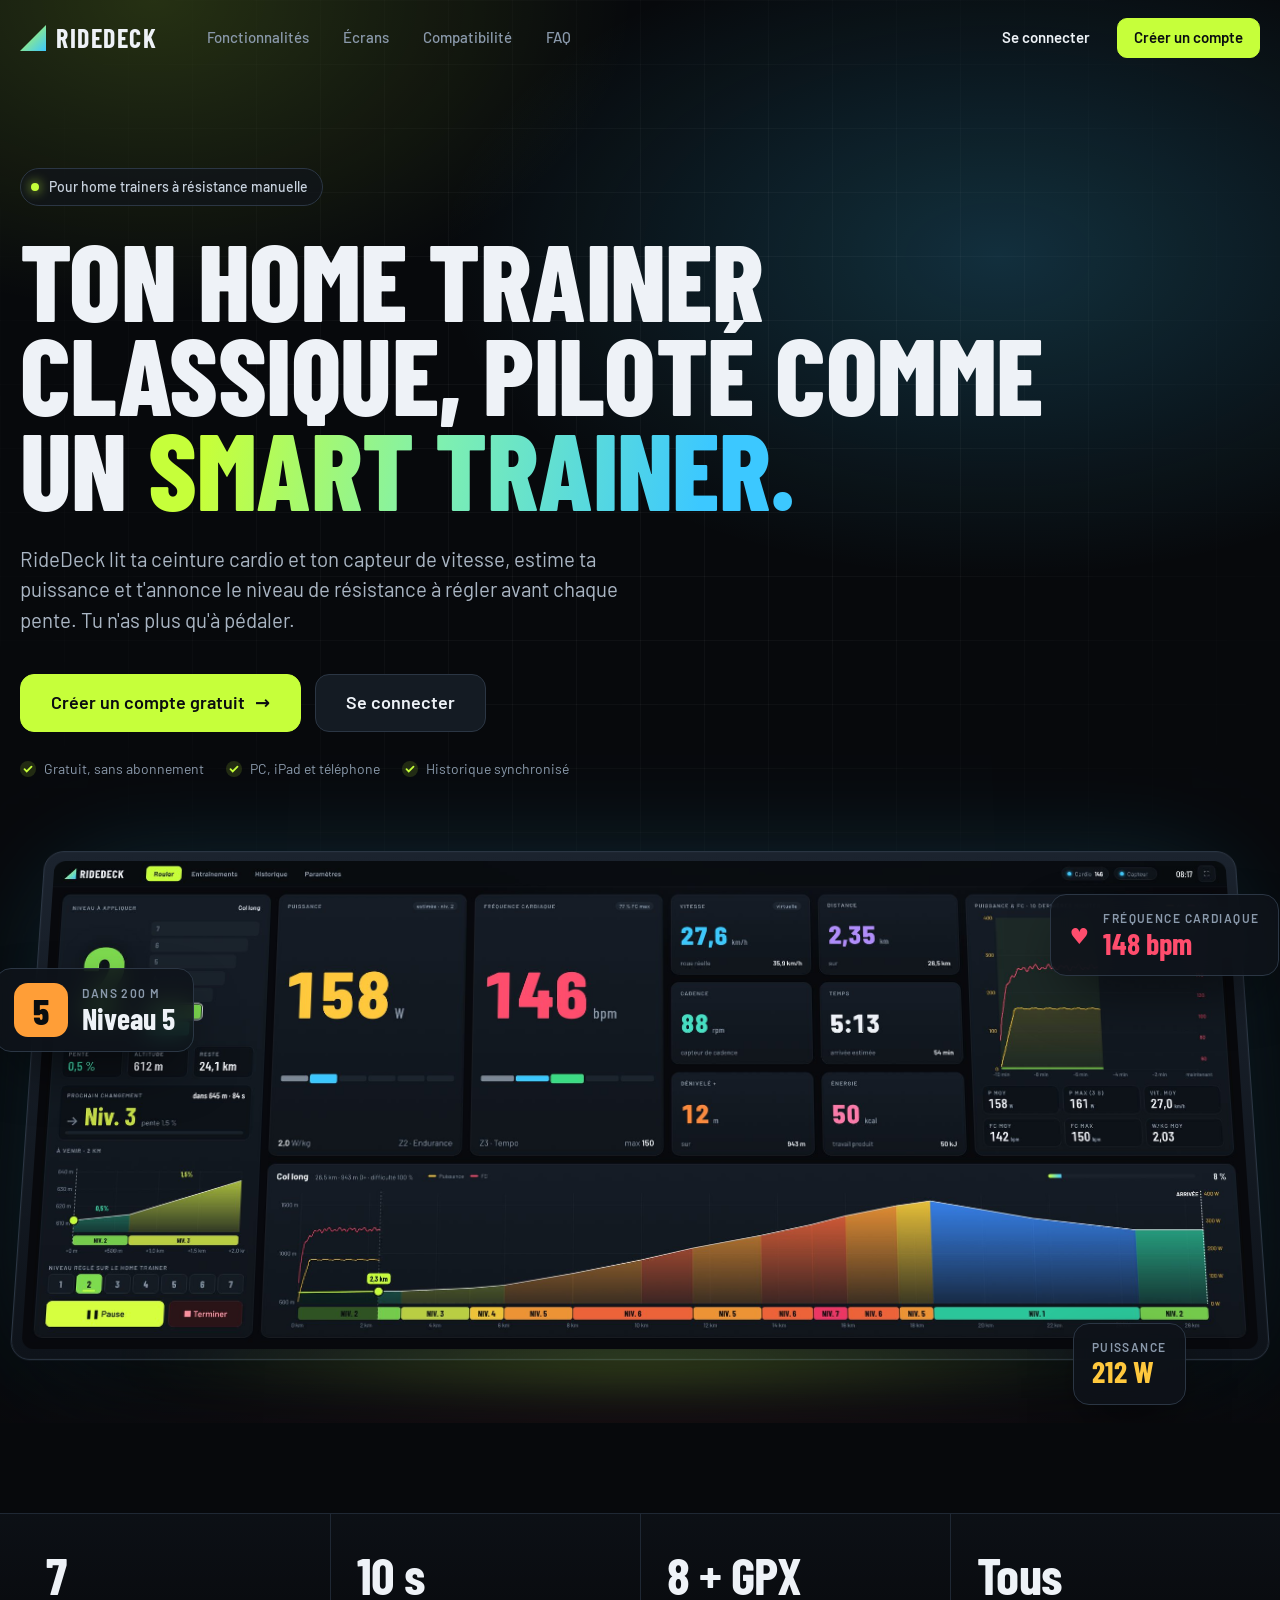
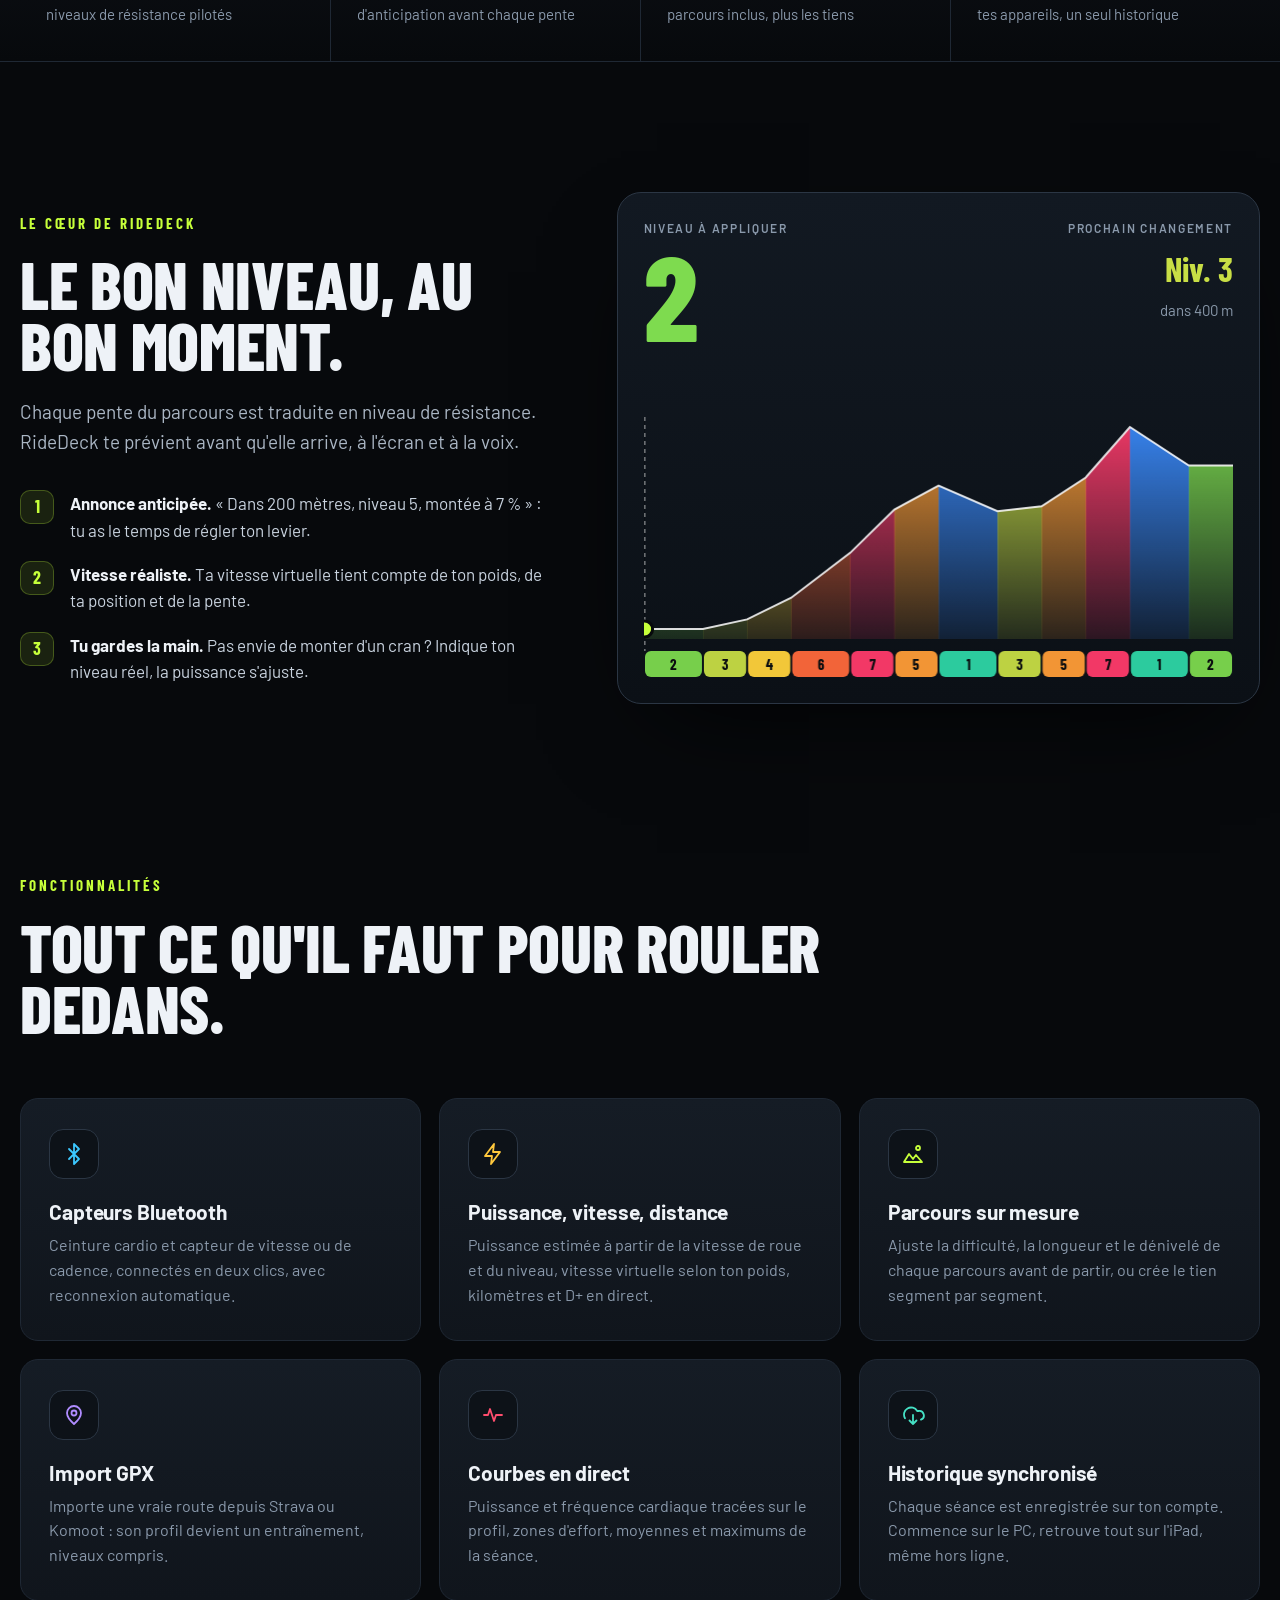
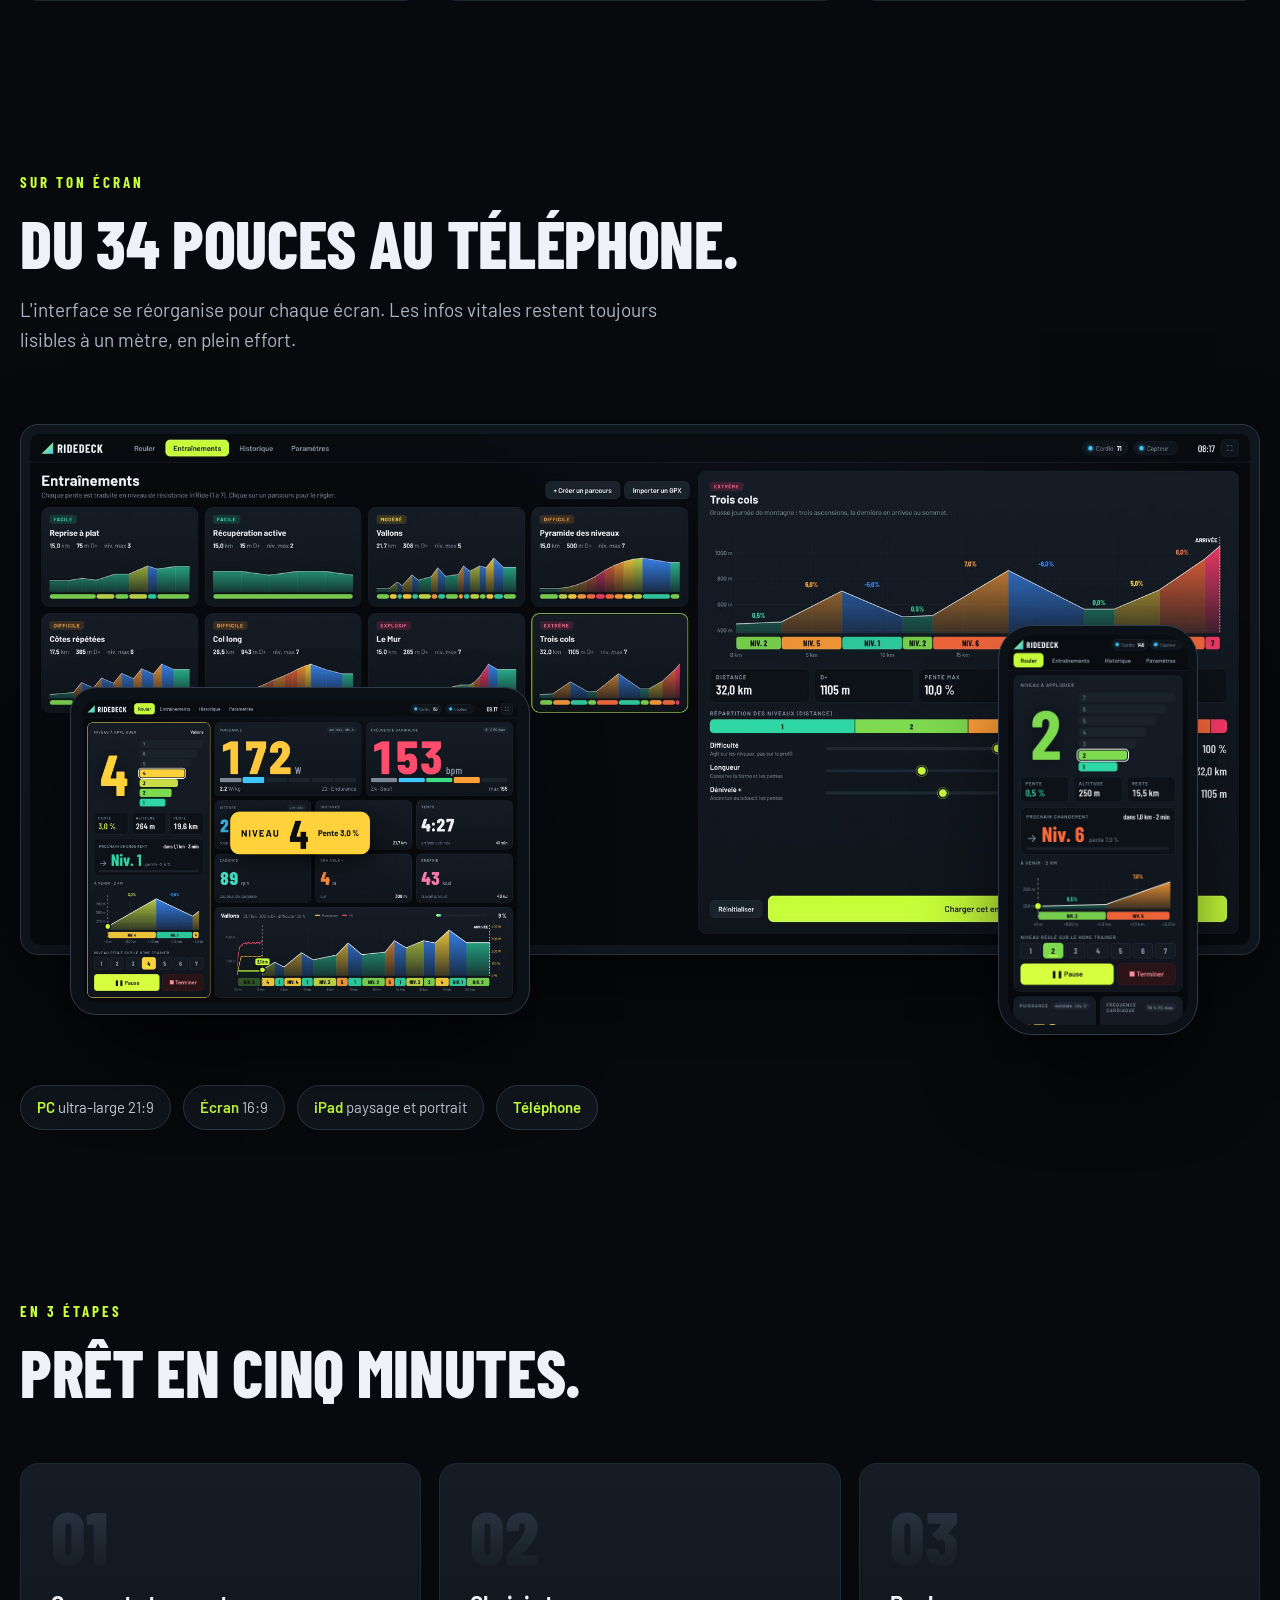
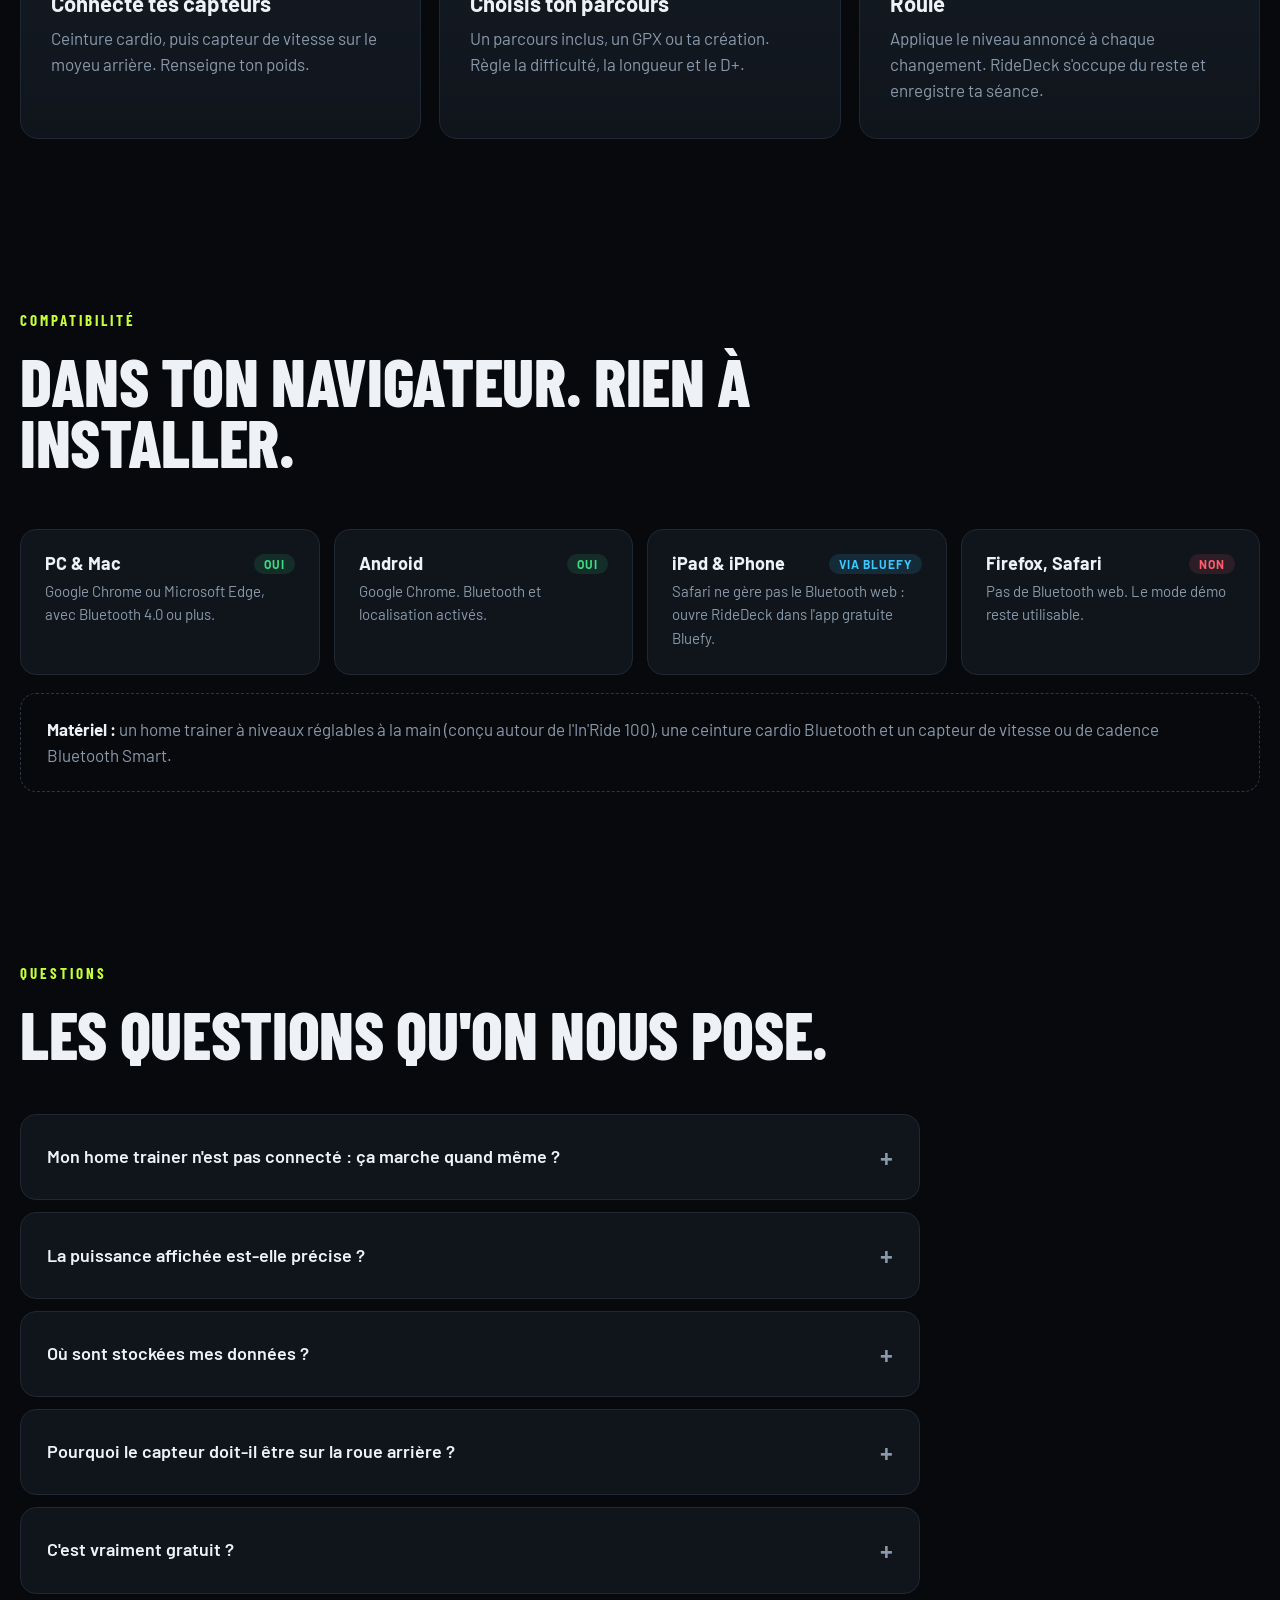
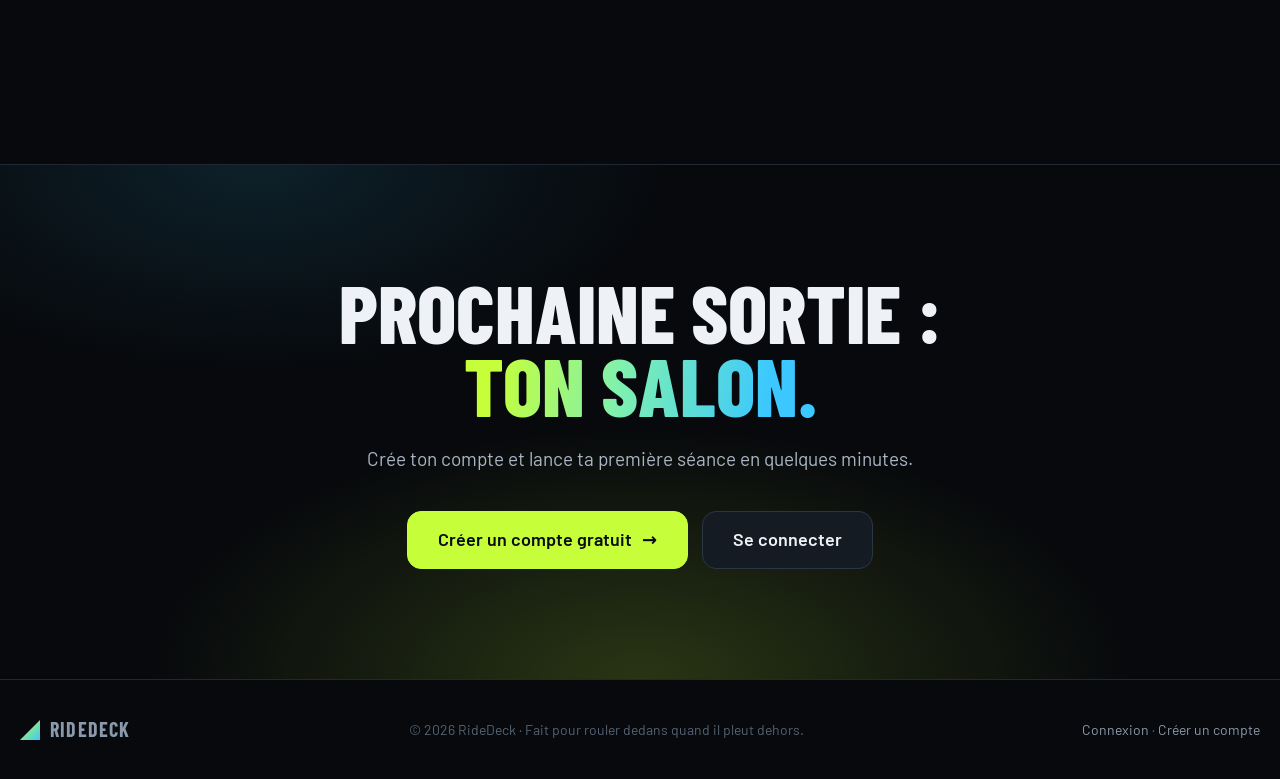
==== commit 31bc6ef9: "Add files via upload" ====
--- a/index.html
+++ b/index.html
@@ -8,8 +8,8 @@
 <meta name="theme-color" content="#07090c">
 <meta property="og:title" content="RideDeck · Home trainer piloté">
 <meta property="og:description" content="Le niveau de résistance annoncé avant chaque pente, ta puissance, ta FC et ton historique sur tous tes appareils.">
-<meta property="og:image" content="assets/app-wide.jpg">
-<link rel="icon" href="assets/favicon.svg" type="image/svg+xml">
+<meta property="og:image" content="app-wide.jpg">
+<link rel="icon" href="favicon.svg" type="image/svg+xml">
 <link rel="preconnect" href="https://fonts.googleapis.com">
 <link rel="preconnect" href="https://fonts.gstatic.com" crossorigin>
 <link href="https://fonts.googleapis.com/css2?family=Barlow:wght@400;500;600;700&family=Barlow+Condensed:wght@500;600;700;800&display=swap" rel="stylesheet">
@@ -233,7 +233,7 @@
     <div class="trust rv d3"><span>Gratuit, sans abonnement</span><span>PC, iPad et téléphone</span><span>Historique synchronisé</span></div>
 
     <div class="stage rv">
-      <div class="screen" id="screen"><img src="assets/app-wide.jpg" alt="Écran de séance RideDeck : niveau à appliquer, puissance, fréquence cardiaque, vitesse et profil du parcours" width="2400" height="1005" fetchpriority="high"></div>
+      <div class="screen" id="screen"><img src="app-wide.jpg" alt="Écran de séance RideDeck : niveau à appliquer, puissance, fréquence cardiaque, vitesse et profil du parcours" width="2400" height="1005" fetchpriority="high"></div>
       <div class="float f1"><span class="lv">5</span><div><small>Dans 200 m</small><b>Niveau 5</b></div></div>
       <div class="float f2"><span class="heart">♥</span><div><small>Fréquence cardiaque</small><b>148 bpm</b></div></div>
       <div class="float f3"><div><small>Puissance</small><b>212 W</b></div></div>
@@ -294,9 +294,9 @@
     <h2 class="rv d1">Du 34 pouces au téléphone.</h2>
     <p class="intro rv d2">L'interface se réorganise pour chaque écran. Les infos vitales restent toujours lisibles à un mètre, en plein effort.</p>
     <div class="devices rv">
-      <div class="dv-wide"><img src="assets/app-routes.jpg" alt="Choix et réglage des entraînements" width="2000" height="837" loading="lazy"></div>
-      <div class="dv-ipad"><img src="assets/app-ipad.jpg" alt="RideDeck sur iPad" width="1600" height="1112" loading="lazy"></div>
-      <div class="dv-phone"><img src="assets/app-phone.jpg" alt="RideDeck sur téléphone" width="780" height="1688" loading="lazy"></div>
+      <div class="dv-wide"><img src="app-routes.jpg" alt="Choix et réglage des entraînements" width="2000" height="837" loading="lazy"></div>
+      <div class="dv-ipad"><img src="app-ipad.jpg" alt="RideDeck sur iPad" width="1600" height="1112" loading="lazy"></div>
+      <div class="dv-phone"><img src="app-phone.jpg" alt="RideDeck sur téléphone" width="780" height="1688" loading="lazy"></div>
     </div>
     <div class="dv-tags rv"><span><b>PC</b> ultra-large 21:9</span><span><b>Écran</b> 16:9</span><span><b>iPad</b> paysage et portrait</span><span><b>Téléphone</b></span></div>
   </div>
